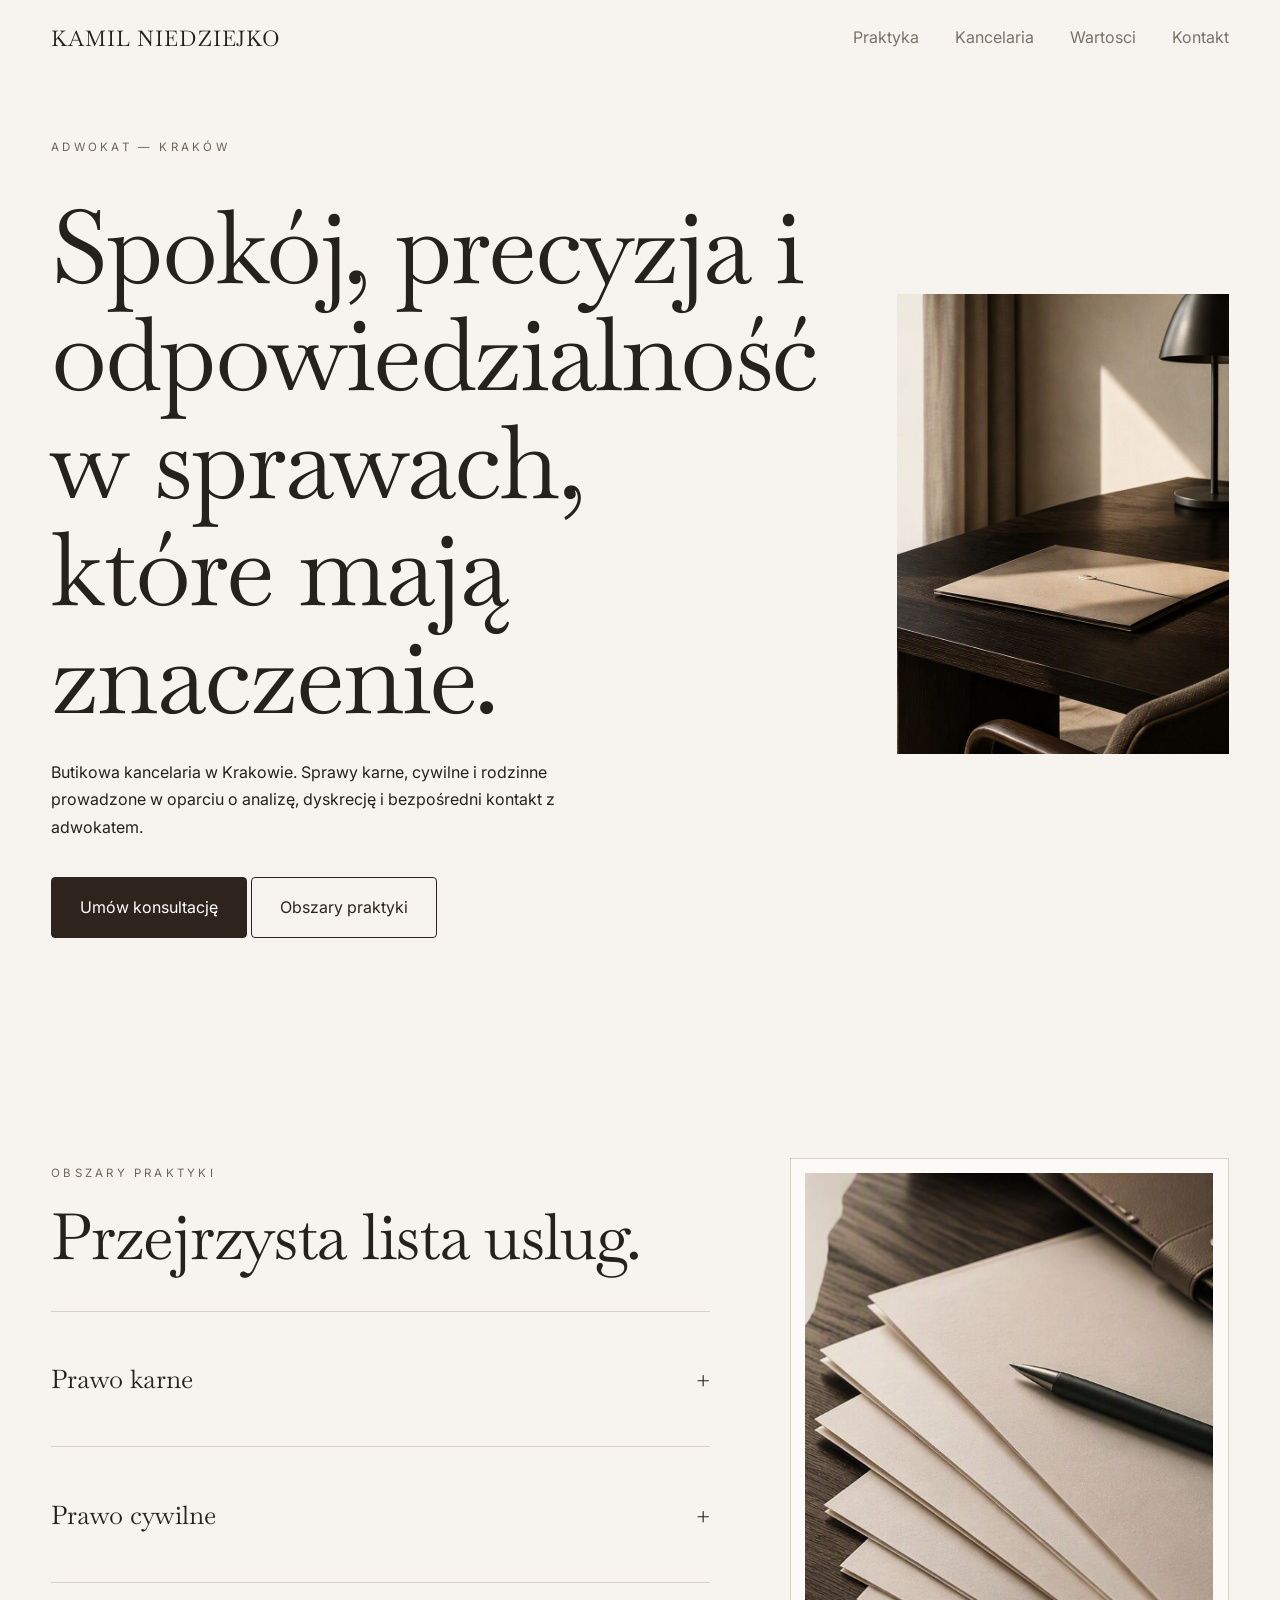
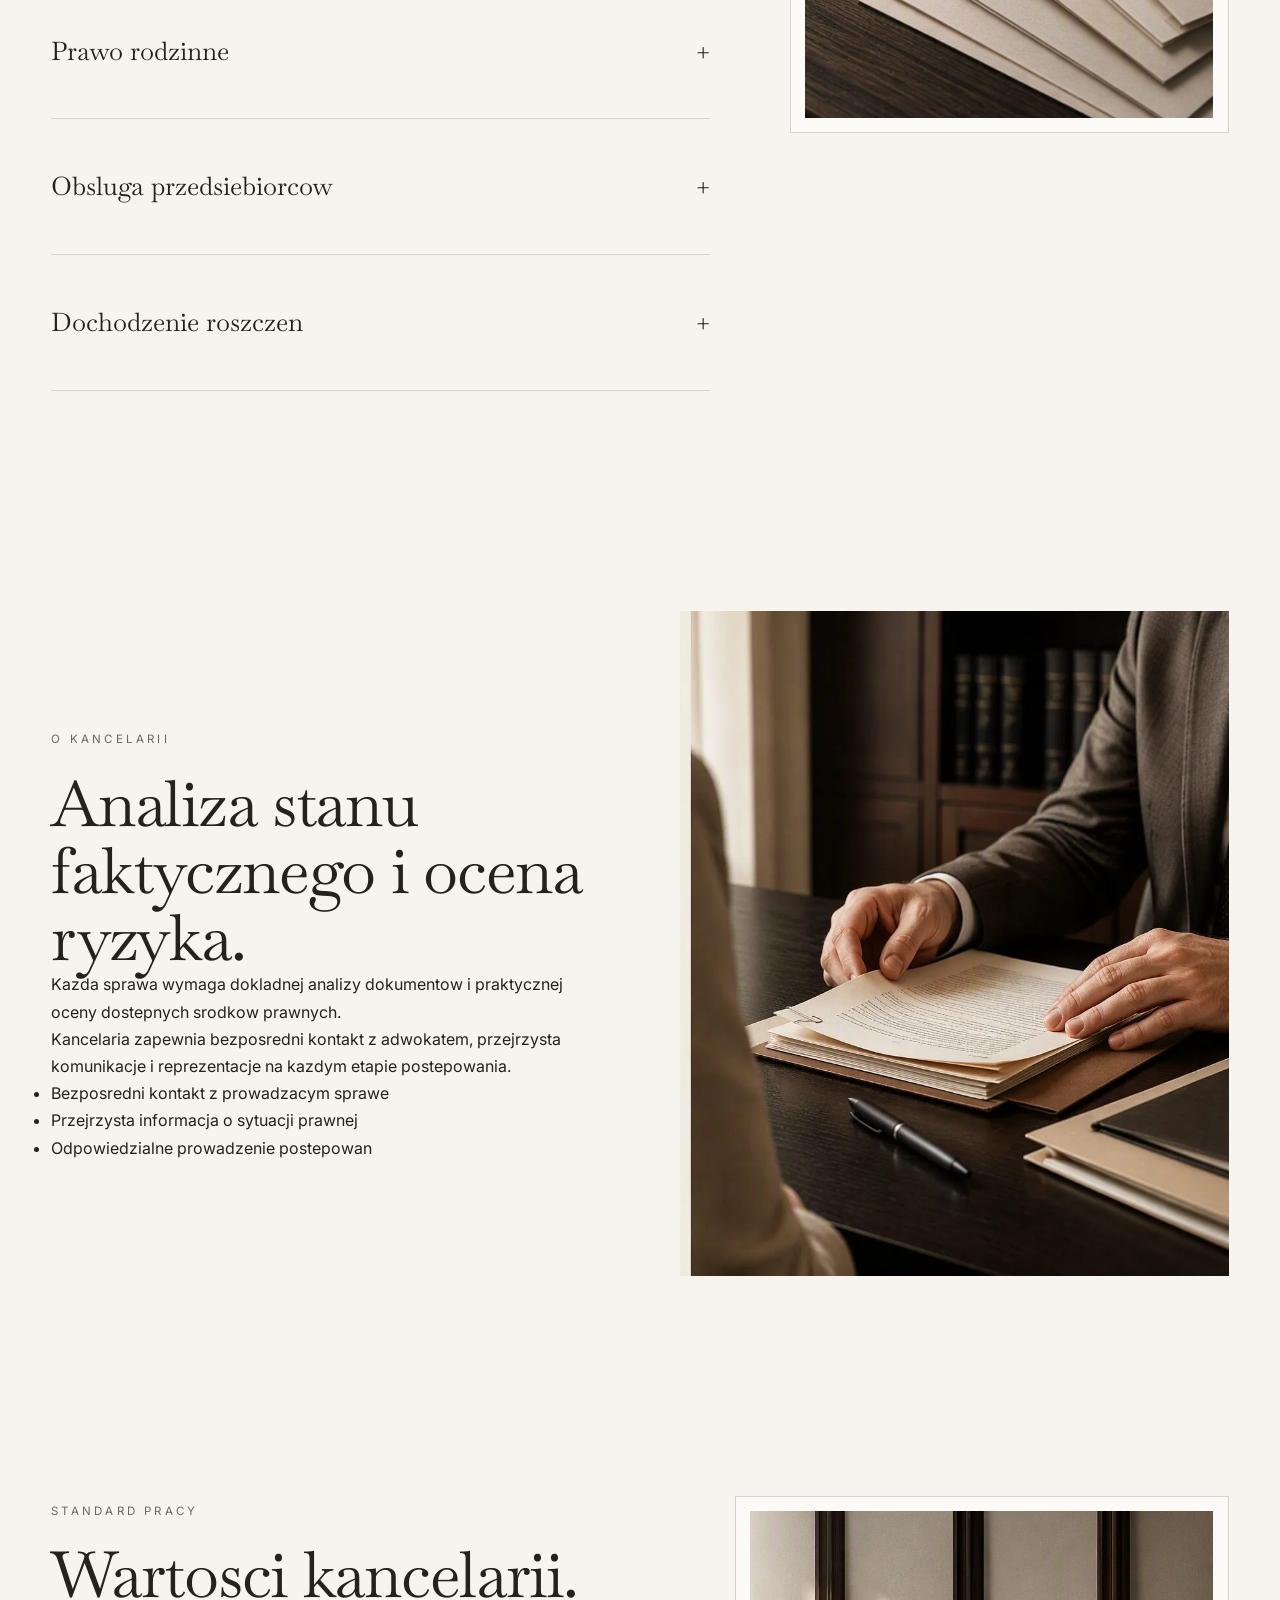
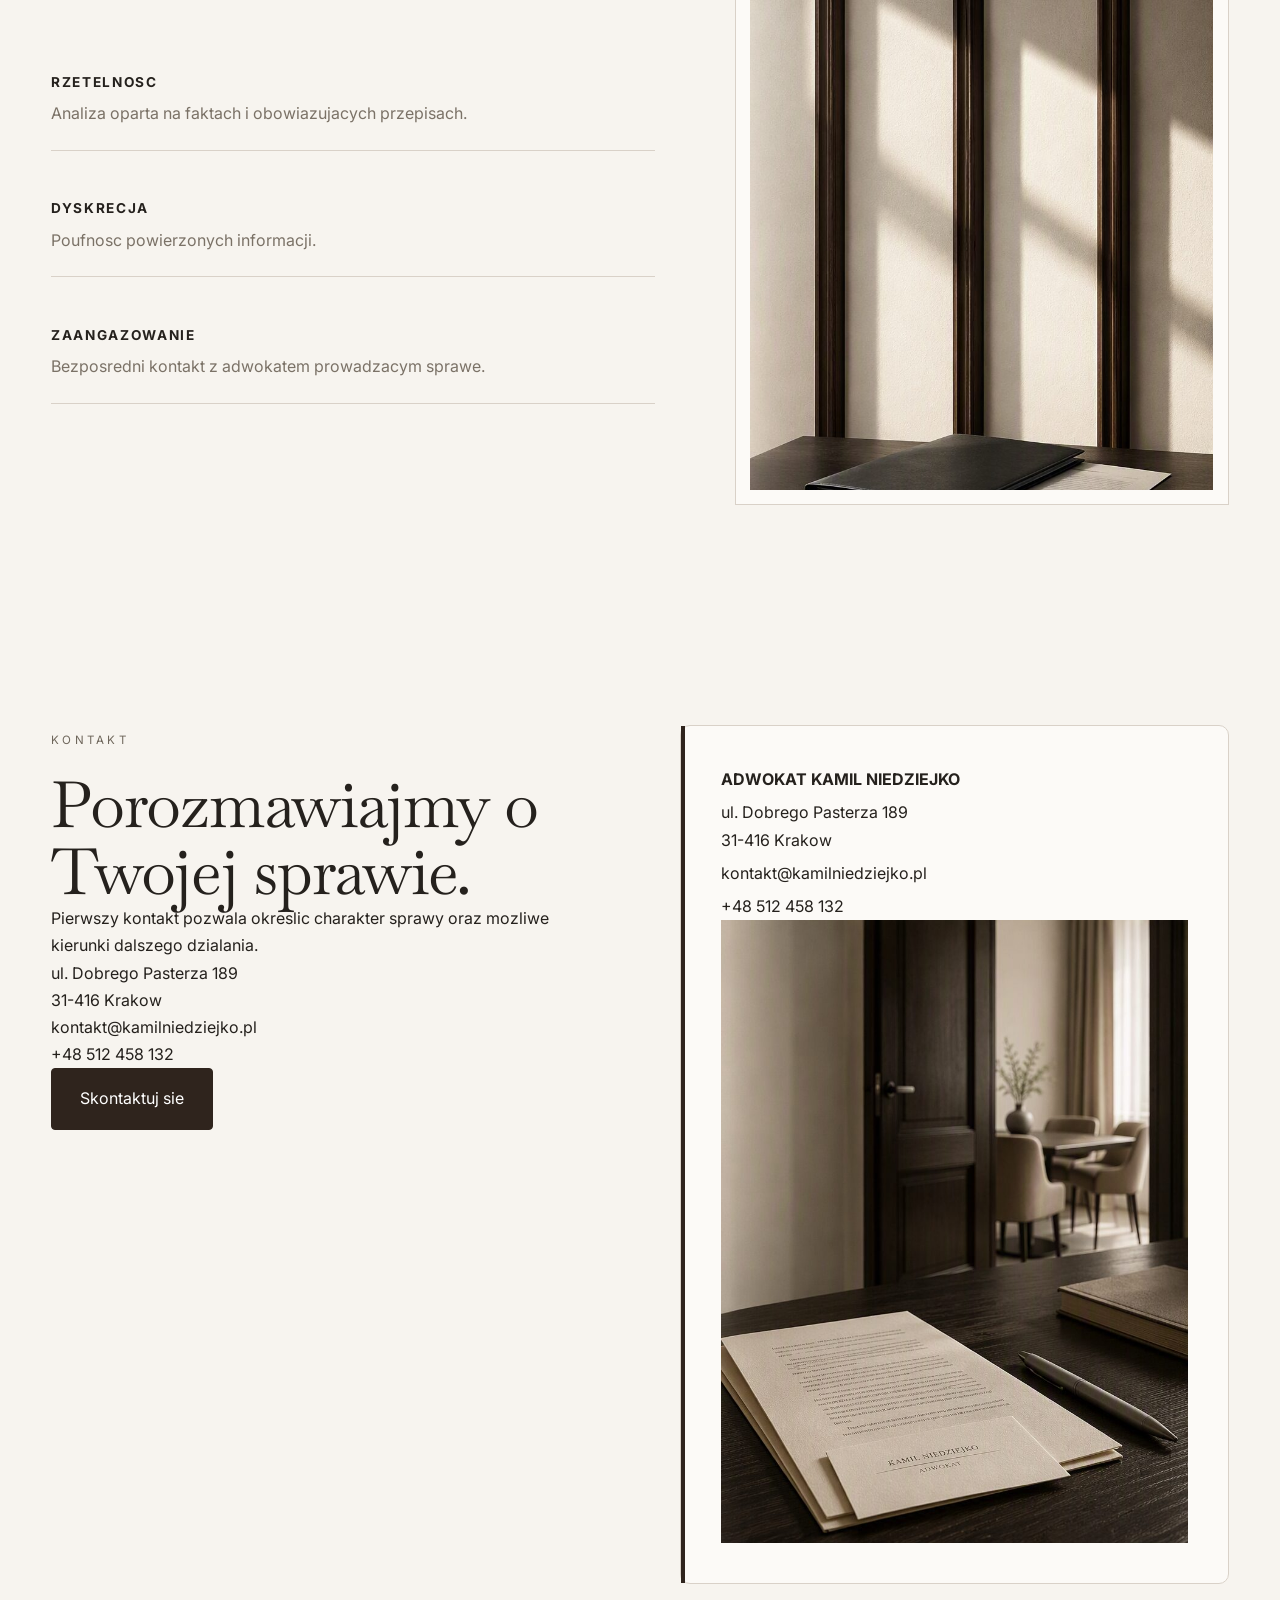
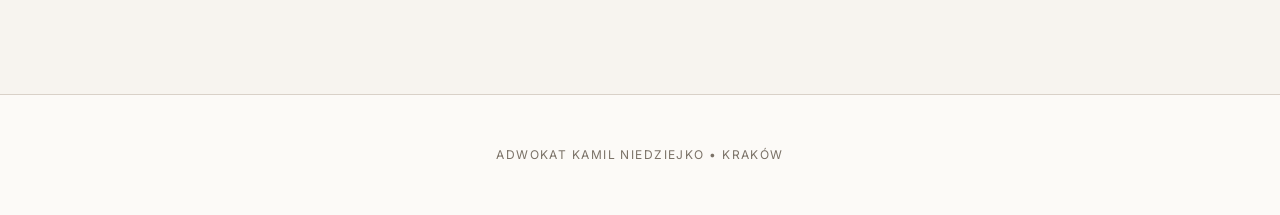
==== index.html @ 84710557 "T17: main landmark plus eyebrow contrast fix" ====
<!doctype html>
<html lang="pl">
<head>
<meta charset="utf-8">
<meta name="viewport" content="width=device-width,initial-scale=1">

<title>Adwokat Kamil Niedziejko | Kraków</title>
<link rel="preload" as="image" href="assets/images/web/hero-9.jpg" fetchpriority="high">
<link rel="preconnect" href="https://fonts.googleapis.com">
<link rel="preconnect" href="https://fonts.gstatic.com" crossorigin>
<link href="https://fonts.googleapis.com/css2?family=Baskervville:ital@0;1&family=Inter:wght@400;500;600&display=swap" rel="stylesheet">
<link rel="icon" href="favicon.ico">
<link rel="icon" type="image/svg+xml" href="favicon.svg">
<link rel="apple-touch-icon" href="assets/icons/apple-touch-icon.png">
<link rel="stylesheet" href="assets/css/styles.css">

<meta name="description" content="Kancelaria Adwokacka Kamil Niedziejko. Prawo karne, cywilne, rodzinne i reprezentacja przed sądami.">

<meta name="robots" content="index,follow,max-image-preview:large">
<meta name="author" content="Kamil Niedziejko">
<meta name="theme-color" content="#25211d">

<link rel="canonical" href="https://niedziejko.pl/">

<meta property="og:title" content="Adwokat Kamil Niedziejko">
<meta property="og:description" content="Prawo karne, cywilne, rodzinne oraz reprezentacja przed sądami.">
<meta property="og:type" content="website">
<meta property="og:url" content="https://niedziejko.pl/">
<meta property="og:image" content="https://niedziejko.pl/og-image.jpg">

<meta name="twitter:card" content="summary_large_image">
<meta name="twitter:title" content="Adwokat Kamil Niedziejko">
<meta name="twitter:description" content="Pomoc prawna dla klientów indywidualnych i przedsiębiorców.">
<meta name="twitter:image" content="https://niedziejko.pl/og-image.jpg">

<script type="application/ld+json">
{"@context":"https://schema.org","@type":"LegalService","name":"Adwokat Kamil Niedziejko","url":"https://niedziejko.pl","telephone":"+48512458132","email":"kontakt@kamilniedziejko.pl","address":{"@type":"PostalAddress","streetAddress":"ul. Dobrego Pasterza 189","postalCode":"31-416","addressLocality":"Krakow","addressCountry":"PL"},"areaServed":"Krakow"}
</script>

</head>

<body>

<header class="site-header">
  <div class="container">
    <div class="site-header-inner">

      <div class="site-logo">
        KAMIL NIEDZIEJKO
      </div>

      <nav class="site-nav" aria-label="Nawigacja glowna">
        <a href="#praktyka">Praktyka</a>
        <a href="#o-kancelarii">Kancelaria</a>
        <a href="#wartosci">Wartosci</a>
        <a href="#kontakt">Kontakt</a>
      </nav>

    </div>
  </div>
</header>

<main>

<section class="hero">
    <div class="container hero-grid">
      <div class="hero-copy">
        <p class="eyebrow">Adwokat &mdash; Krak&oacute;w</p>
        <h1>Spok&oacute;j, precyzja i odpowiedzialno&#347;&#263; w sprawach, kt&oacute;re maj&#261; znaczenie.</h1>
        <p class="lead">Butikowa kancelaria w Krakowie. Sprawy karne, cywilne i rodzinne prowadzone w oparciu o analiz&#281;, dyskrecj&#281; i bezpo&#347;redni kontakt z adwokatem.</p>
        <div class="hero-actions">
          <a class="btn" href="#kontakt">Um&oacute;w konsultacj&#281;</a>
          <a class="btn btn-outline" href="#praktyka">Obszary praktyki</a>
        </div>
      </div>
      <figure class="hero-media">
        <img src="assets/images/web/hero-9.jpg" alt="Jasne minimalistyczne wnetrze kancelarii, biurko i swiatlo dzienne" width="900" height="1150" fetchpriority="high" decoding="async">
      </figure>
    </div>
  </section>

<section id="praktyka">
    <div class="container practice-grid">
      <div>
        <p class="eyebrow">Obszary praktyki</p>
        <h2>Przejrzysta lista uslug.</h2>
        <div class="practice-list">
          <div class="practice-item"><button aria-expanded="false">Prawo karne<span aria-hidden="true">+</span></button><div class="practice-panel" hidden>Obrona i reprezentacja na kazdym etapie postepowania karnego.</div></div>
          <div class="practice-item"><button aria-expanded="false">Prawo cywilne<span aria-hidden="true">+</span></button><div class="practice-panel" hidden>Spory majatkowe, zobowiazania, odszkodowania i dochodzenie naleznosci.</div></div>
          <div class="practice-item"><button aria-expanded="false">Prawo rodzinne<span aria-hidden="true">+</span></button><div class="practice-panel" hidden>Rozwody, kontakty z dziecmi, alimenty i wladza rodzicielska.</div></div>
          <div class="practice-item"><button aria-expanded="false">Obsluga przedsiebiorcow<span aria-hidden="true">+</span></button><div class="practice-panel" hidden>Opiniowanie umow i reprezentacja w sporach gospodarczych.</div></div>
          <div class="practice-item"><button aria-expanded="false">Dochodzenie roszczen<span aria-hidden="true">+</span></button><div class="practice-panel" hidden>Analiza i dochodzenie roszczen od podmiotow prywatnych i instytucji.</div></div>
        </div>
      </div>
      <figure class="practice-media" aria-hidden="true">
        <img src="assets/images/web/practice-3.jpg" alt="" width="700" height="900" loading="lazy" decoding="async">
      </figure>
    </div>
  </section>

<section id="o-kancelarii">
    <div class="container about-grid">
      <div class="about-copy">
        <p class="eyebrow">O kancelarii</p>
        <h2>Analiza stanu faktycznego i ocena ryzyka.</h2>
        <p>Kazda sprawa wymaga dokladnej analizy dokumentow i praktycznej oceny dostepnych srodkow prawnych.</p>
        <p>Kancelaria zapewnia bezposredni kontakt z adwokatem, przejrzysta komunikacje i reprezentacje na kazdym etapie postepowania.</p>
        <ul class="about-points">
          <li>Bezposredni kontakt z prowadzacym sprawe</li>
          <li>Przejrzysta informacja o sytuacji prawnej</li>
          <li>Odpowiedzialne prowadzenie postepowan</li>
        </ul>
      </div>
      <figure class="about-media">
        <img src="assets/images/web/about-4.jpg" srcset="assets/images/web/about-4.webp 1x" alt="Rece adwokata przegladajace akta sprawy na biurku" width="1000" height="800" loading="lazy" decoding="async">
      </figure>
    </div>
  </section>

<section id="wartosci">
    <div class="container values-grid">
      <div>
        <p class="eyebrow">Standard pracy</p>
        <h2>Wartosci kancelarii.</h2>
        <div class="values">
          <div class="value"><strong>RZETELNOSC</strong><span>Analiza oparta na faktach i obowiazujacych przepisach.</span></div>
          <div class="value"><strong>DYSKRECJA</strong><span>Poufnosc powierzonych informacji.</span></div>
          <div class="value"><strong>ZAANGAZOWANIE</strong><span>Bezposredni kontakt z adwokatem prowadzacym sprawe.</span></div>
        </div>
      </div>
      <figure class="values-media" aria-hidden="true">
        <img src="assets/images/web/values-5.jpg" alt="" width="800" height="1000" loading="lazy" decoding="async">
      </figure>
    </div>
  </section>

<section id="kontakt">
    <div class="container contact-grid">
      <div>
        <p class="eyebrow">Kontakt</p>
        <h2>Porozmawiajmy o Twojej sprawie.</h2>
        <p class="contact-lead">Pierwszy kontakt pozwala okreslic charakter sprawy oraz mozliwe kierunki dalszego dzialania.</p>
        <p>ul. Dobrego Pasterza 189<br>31-416 Krakow</p>
        <p><a href="mailto:kontakt@kamilniedziejko.pl">kontakt@kamilniedziejko.pl</a><br><a href="tel:+48512458132">+48 512 458 132</a></p>
        <div class="hero-actions"><a class="btn" href="mailto:kontakt@kamilniedziejko.pl?subject=Konsultacja%20-%20zg%C5%82oszenie%20sprawy">Skontaktuj sie</a></div>
      </div>
      <div class="contact-card">
        <p><strong>ADWOKAT KAMIL NIEDZIEJKO</strong></p>
        <p>ul. Dobrego Pasterza 189<br>31-416 Krakow</p>
        <p><a href="mailto:kontakt@kamilniedziejko.pl">kontakt@kamilniedziejko.pl</a></p>
        <p><a href="tel:+48512458132">+48 512 458 132</a></p>
        <figure class="contact-media" aria-hidden="true"><img src="assets/images/web/contact-6.jpg" alt="" width="800" height="600" loading="lazy" decoding="async"></figure>
      </div>
    </div>
  </section>

</main>

<footer>
    <div class="container">
        ADWOKAT KAMIL NIEDZIEJKO • KRAKÓW
    </div>
</footer>

 
<script src="assets/js/main.js"></script>
</html>
---- assets/css/styles.css ----
@import url('https://fonts.googleapis.com/css2?family=Baskervville:ital@0;1&family=Inter:wght@300;400;500;600&display=swap');

:root{
    --bg:#f7f4ef;
    --surface:#fcfaf7;
    --text:#25211d;
    --muted:#7b7267;
    --line:#d9d1c8;
    --accent:#2f241d;

    --container:1200px;
    --radius:10px;

    --shadow:
        0 20px 60px rgba(0,0,0,.06);

    --transition:
        200ms ease;
}

*{
    box-sizing:border-box;
    margin:0;
    padding:0;
}

html{
    scroll-behavior:smooth;
}

body{
    background:var(--bg);
    color:var(--text);
    font-family:Inter,sans-serif;
    line-height:1.7;
    text-rendering:optimizeLegibility;
    -webkit-font-smoothing:antialiased;
}

img{
    display:block;
    width:100%;
    height:auto;
}

a{
    color:inherit;
    text-decoration:none;
}

.container{
    width:min(92%, var(--container));
    margin-inline:auto;
}

section{
    padding:110px 0;
}

h1,h2,h3,h4{
    font-family:"Baskervville",serif;
    font-weight:400;
    line-height:1.05;
    letter-spacing:-0.02em;
}

h1{
    font-size:clamp(3.6rem,8vw,6.6rem);
}

h2{
    font-size:clamp(2.3rem,5vw,4rem);
}

h3{
    font-size:clamp(1.5rem,3vw,2rem);
}

p{
    color:var(--text);
}

.eyebrow{
    display:inline-block;
    margin-bottom:20px;
    text-transform:uppercase;
    letter-spacing:.28em;
    font-size:.72rem;
    color:#6E665B;
}

.btn{
    display:inline-flex;
    align-items:center;
    justify-content:center;

    padding:16px 28px;

    background:var(--accent);
    color:#fff;

    border:1px solid var(--accent);
    border-radius:4px;

    transition:var(--transition);
}

.btn:hover{
    opacity:.92;
}

.btn-outline{
    background:transparent;
    color:var(--accent);
}

.hero{
    min-height:100vh;
    display:flex;
    align-items:center;
}

.hero-grid{
    display:grid;
    grid-template-columns:1.1fr 1fr;
    gap:80px;
    align-items:center;
}

.hero-copy p{
    max-width:560px;
    margin:28px 0 36px;
}

.practice-list{
    margin-top:40px;
}

.practice-item{
    display:flex;
    justify-content:space-between;
    align-items:center;

    padding:28px 0;

    border-bottom:1px solid var(--line);

    font-family:"Baskervville",serif;
    font-size:clamp(1.4rem,2vw,2rem);
}

.about-grid{
    display:grid;
    grid-template-columns:1fr 1fr;
    gap:80px;
    align-items:center;
}

.values{
    display:grid;
    gap:24px;
    margin-top:50px;
}

.value{
    padding-bottom:24px;
    border-bottom:1px solid var(--line);
}

.value strong{
    display:block;
    margin-bottom:8px;
    letter-spacing:.08em;
}

.contact-grid{
    display:grid;
    grid-template-columns:1fr 1fr;
    gap:80px;
}

.contact-card{
    background:var(--surface);
    border:1px solid var(--line);
    padding:40px;
    border-radius:var(--radius);
}

.contact-card p + p{
    margin-top:6px;
}

footer{
    border-top:1px solid var(--line);
    padding:50px 0;
    text-align:center;
    color:var(--muted);
}

@media (max-width:980px){

    section{
        padding:80px 0;
    }

    .hero-grid,
    .about-grid,
    .contact-grid{
        grid-template-columns:1fr;
        gap:50px;
    }

.hero{
        min-height:auto;
        padding-top:60px;
    }

    h1{
        font-size:3.5rem;
    }
}

/* ==========================================================
   HEADER
   ========================================================== */

.site-header{
    position:fixed;
    top:0;
    left:0;
    width:100%;
    z-index:1000;

    transition:
        background .25s ease,
        backdrop-filter .25s ease,
        box-shadow .25s ease;
}

.site-header.is-scrolled{
    background:rgba(252,250,247,.92);
    backdrop-filter:blur(14px);
    box-shadow:0 12px 30px rgba(0,0,0,.05);
}

.site-header-inner{
    height:76px;

    display:flex;
    align-items:center;
    justify-content:space-between;
}

.site-logo{
    font-family:"Baskervville",serif;
    font-size:1.35rem;
    letter-spacing:.04em;
}

.site-nav{
    display:flex;
    gap:36px;
}

.site-nav a{
    color:var(--muted);
    transition:var(--transition);
}

.site-nav a:hover{
    color:var(--text);
}

/* ==========================================================
   REVEAL ANIMATIONS
   ========================================================== */

.reveal{
    opacity:0;
    transform:translateY(28px);
    transition:
        opacity .7s ease,
        transform .7s ease;
}

.reveal.revealed{
    opacity:1;
    transform:none;
}

/* ==========================================================
   PRACTICE PANELS
   ========================================================== */

.practice-panel{
    max-height:0;
    overflow:hidden;

    transition:
        max-height .35s ease,
        opacity .25s ease;

    opacity:0;

    border-bottom:1px solid var(--line);
}

/* ==========================================================
   IMAGE POLISH
   ========================================================== */

/* ==========================================================
   CONTACT CARD
   ========================================================== */

.contact-card{
    position:relative;
}

.contact-card::before{
    content:"";

    position:absolute;

    top:0;
    left:0;

    width:4px;
    height:100%;

    background:var(--accent);
}

/* ==========================================================
   FOOTER
   ========================================================== */

footer{
    background:var(--surface);
}

footer .container{
    letter-spacing:.12em;
    text-transform:uppercase;
    font-size:.75rem;
}

/* ==========================================================
   MOBILE
   ========================================================== */

@media (max-width:980px){

    .site-header-inner{
        height:64px;
    }

    .site-nav{
        display:none;
    }

    .site-logo{
        font-size:1.1rem;
    }
}
.practice-grid{display:grid;grid-template-columns:1.2fr .8fr;gap:5rem;align-items:start;}
.practice-list{margin-top:2.5rem;border-top:1px solid var(--line);}
.practice-item{border-bottom:1px solid var(--line);}
.practice-item button{width:100%;display:flex;justify-content:space-between;align-items:center;background:none;border:0;padding:1.4rem 0;font-family:"Baskervville",serif;font-size:clamp(1.3rem,2vw,1.8rem);color:var(--text);cursor:pointer;text-align:left;}
.practice-panel{padding:0 0 1.4rem;color:var(--muted);max-width:40em;}
.practice-media{margin:0;background:var(--surface);border:1px solid var(--line);padding:.9rem;position:sticky;top:6rem;}
.practice-media img{aspect-ratio:3/4;object-fit:cover;}
@media (max-width:900px){.practice-grid{grid-template-columns:1fr;}.practice-media{position:static;}}
.values-grid{display:grid;grid-template-columns:1.1fr .9fr;gap:5rem;align-items:start;}
.values{margin-top:2.5rem;}
.value{padding:1.4rem 0;border-bottom:1px solid var(--line);}
.value strong{display:block;letter-spacing:.12em;font-size:.85rem;margin-bottom:.4rem;}
.value span{color:var(--muted);}
.values-media{margin:0;background:var(--surface);border:1px solid var(--line);padding:.9rem;}
.values-media img{aspect-ratio:4/5;object-fit:cover;}
@media (max-width:900px){.values-grid{grid-template-columns:1fr;}}
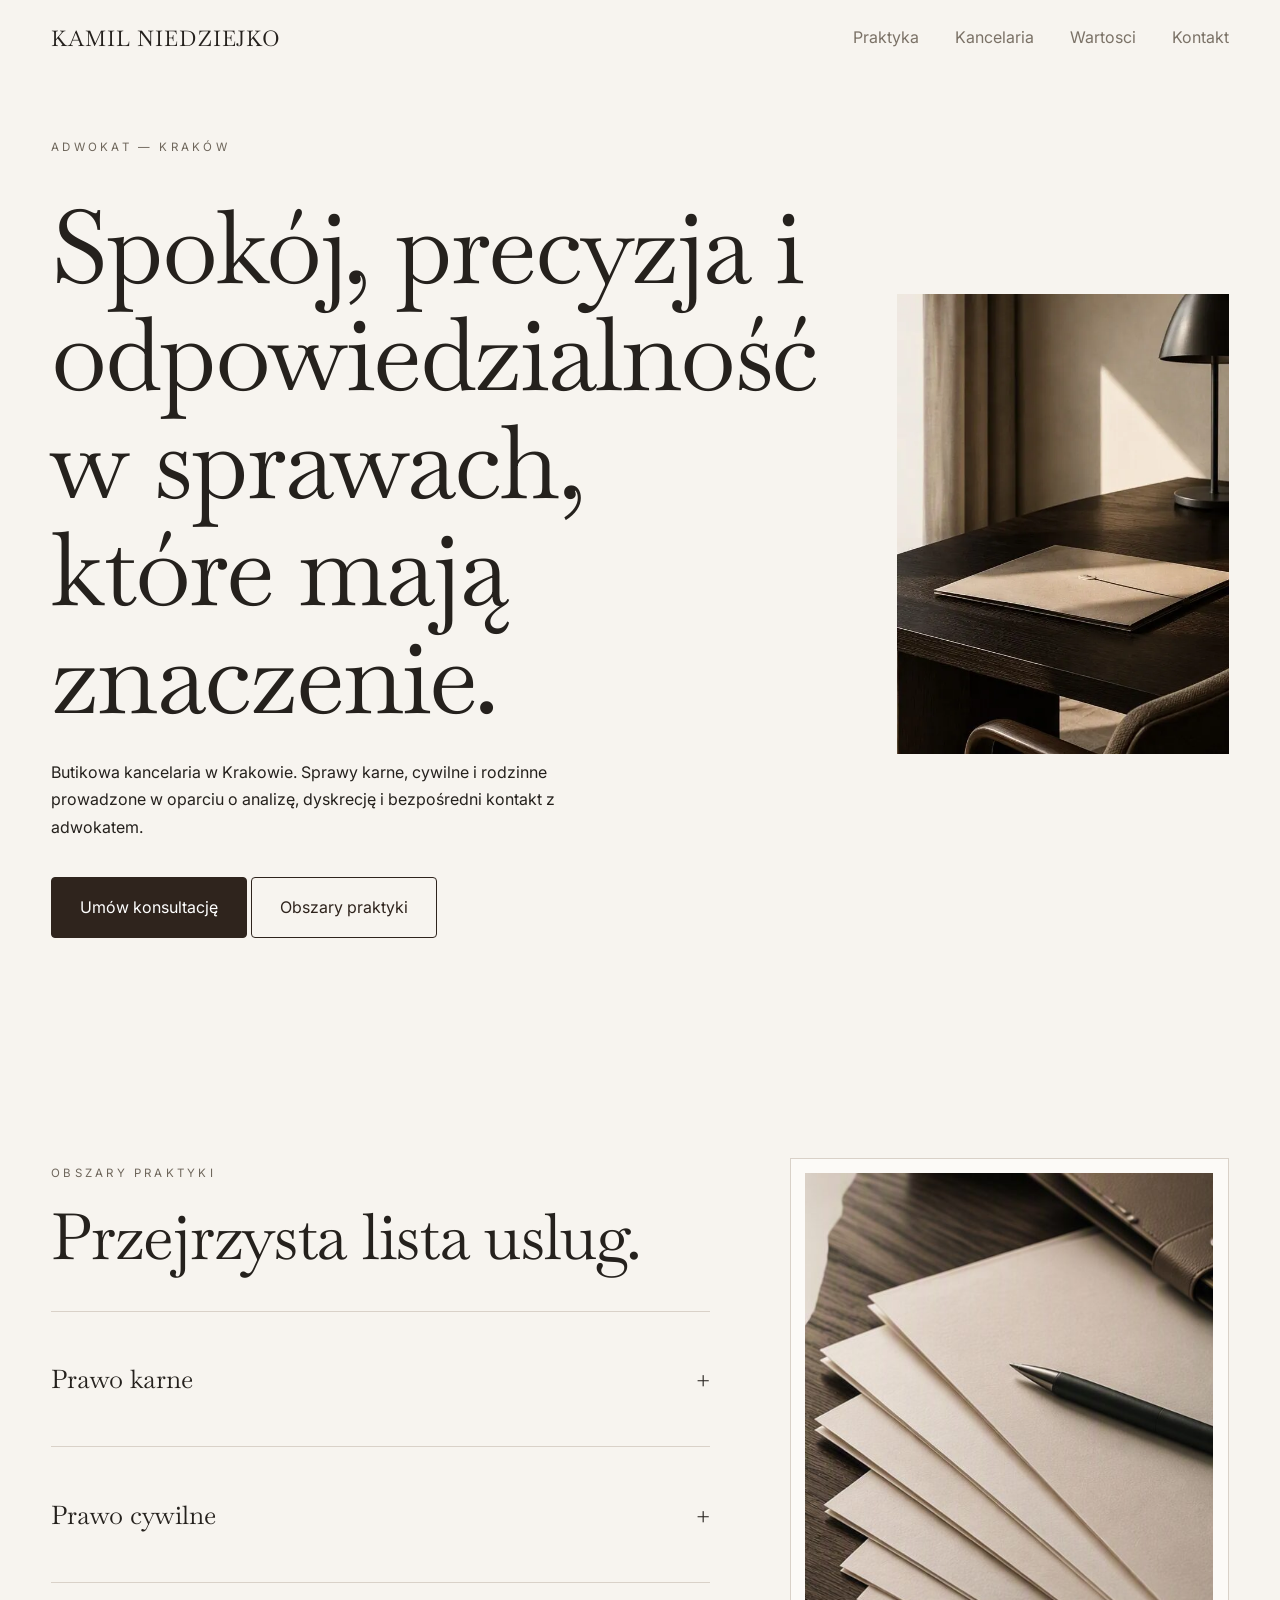
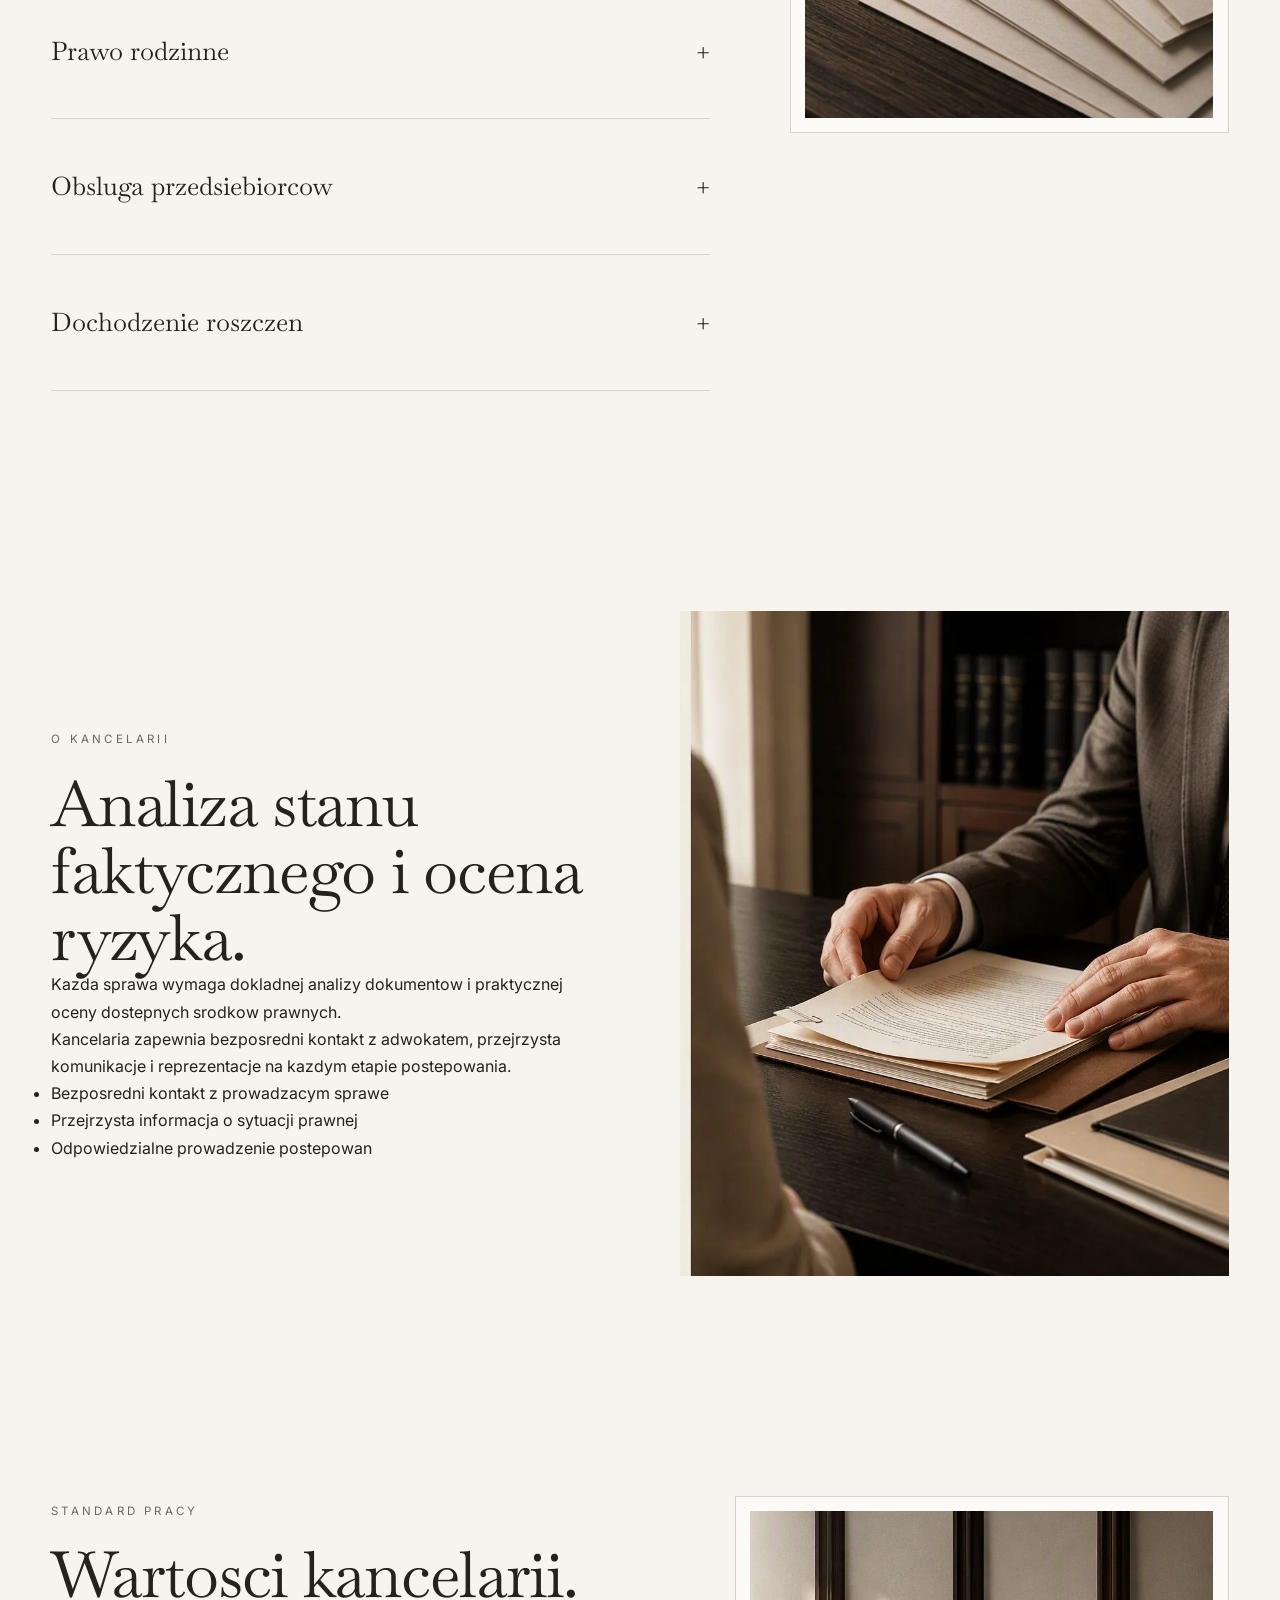
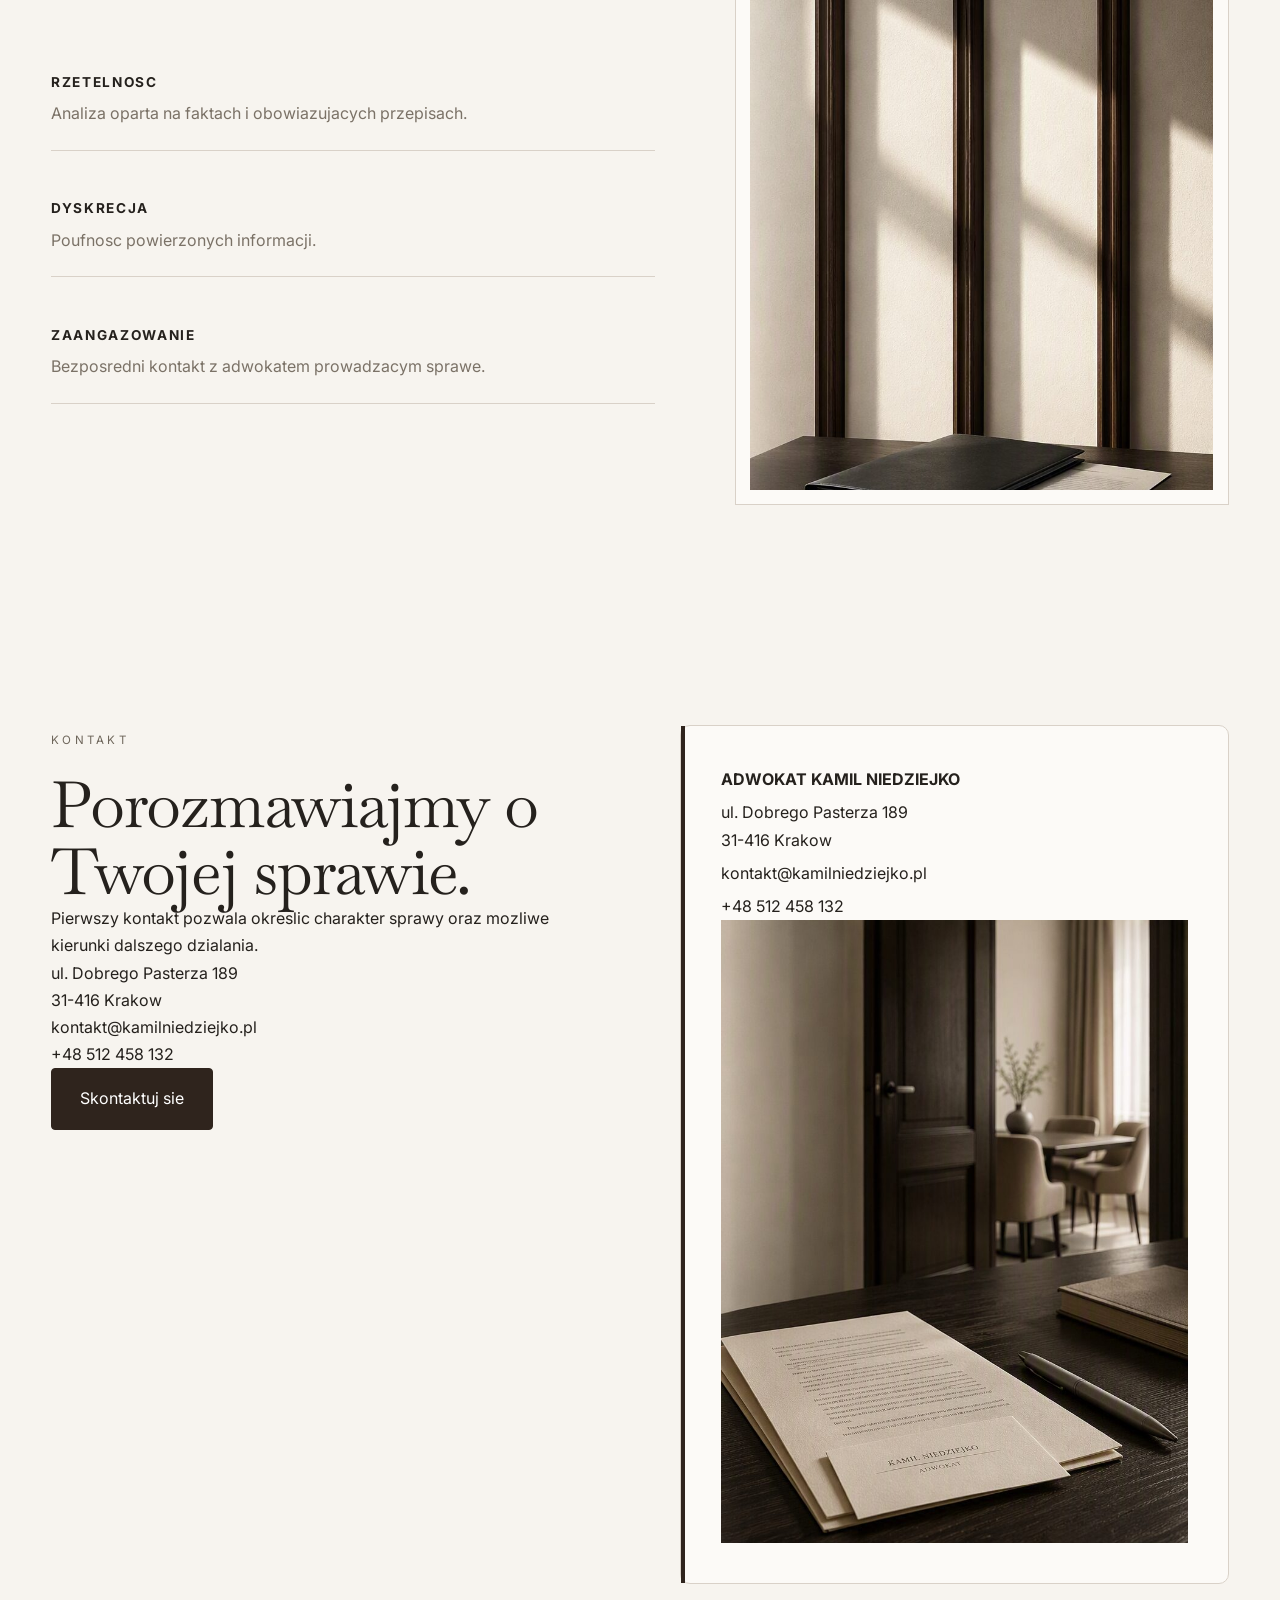
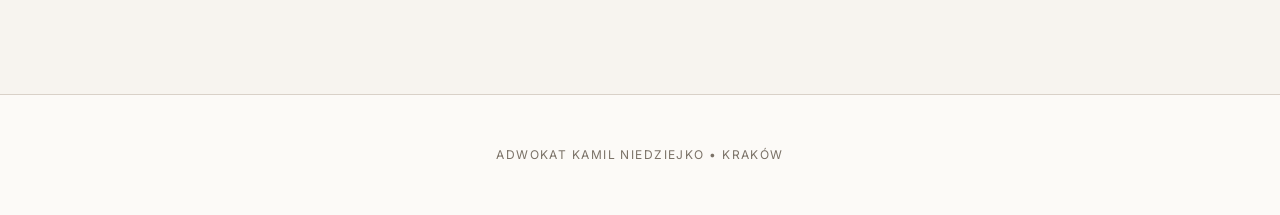
==== commit dbb64eb7: "T20: hero responsive srcset for mobile LCP" ====
--- a/index.html
+++ b/index.html
@@ -74,7 +74,7 @@
         </div>
       </div>
       <figure class="hero-media">
-        <img src="assets/images/web/hero-9.jpg" alt="Jasne minimalistyczne wnetrze kancelarii, biurko i swiatlo dzienne" width="900" height="1150" fetchpriority="high" decoding="async">
+        <img src="assets/images/web/hero-9.jpg" srcset="assets/images/web/hero-9-800.webp 800w, assets/images/web/hero-9.webp 1200w" sizes="(max-width: 900px) 100vw, 50vw" alt="Jasne minimalistyczne wnetrze kancelarii, biurko i swiatlo dzienne" width="900" height="1150" fetchpriority="high" decoding="async">
       </figure>
     </div>
   </section>
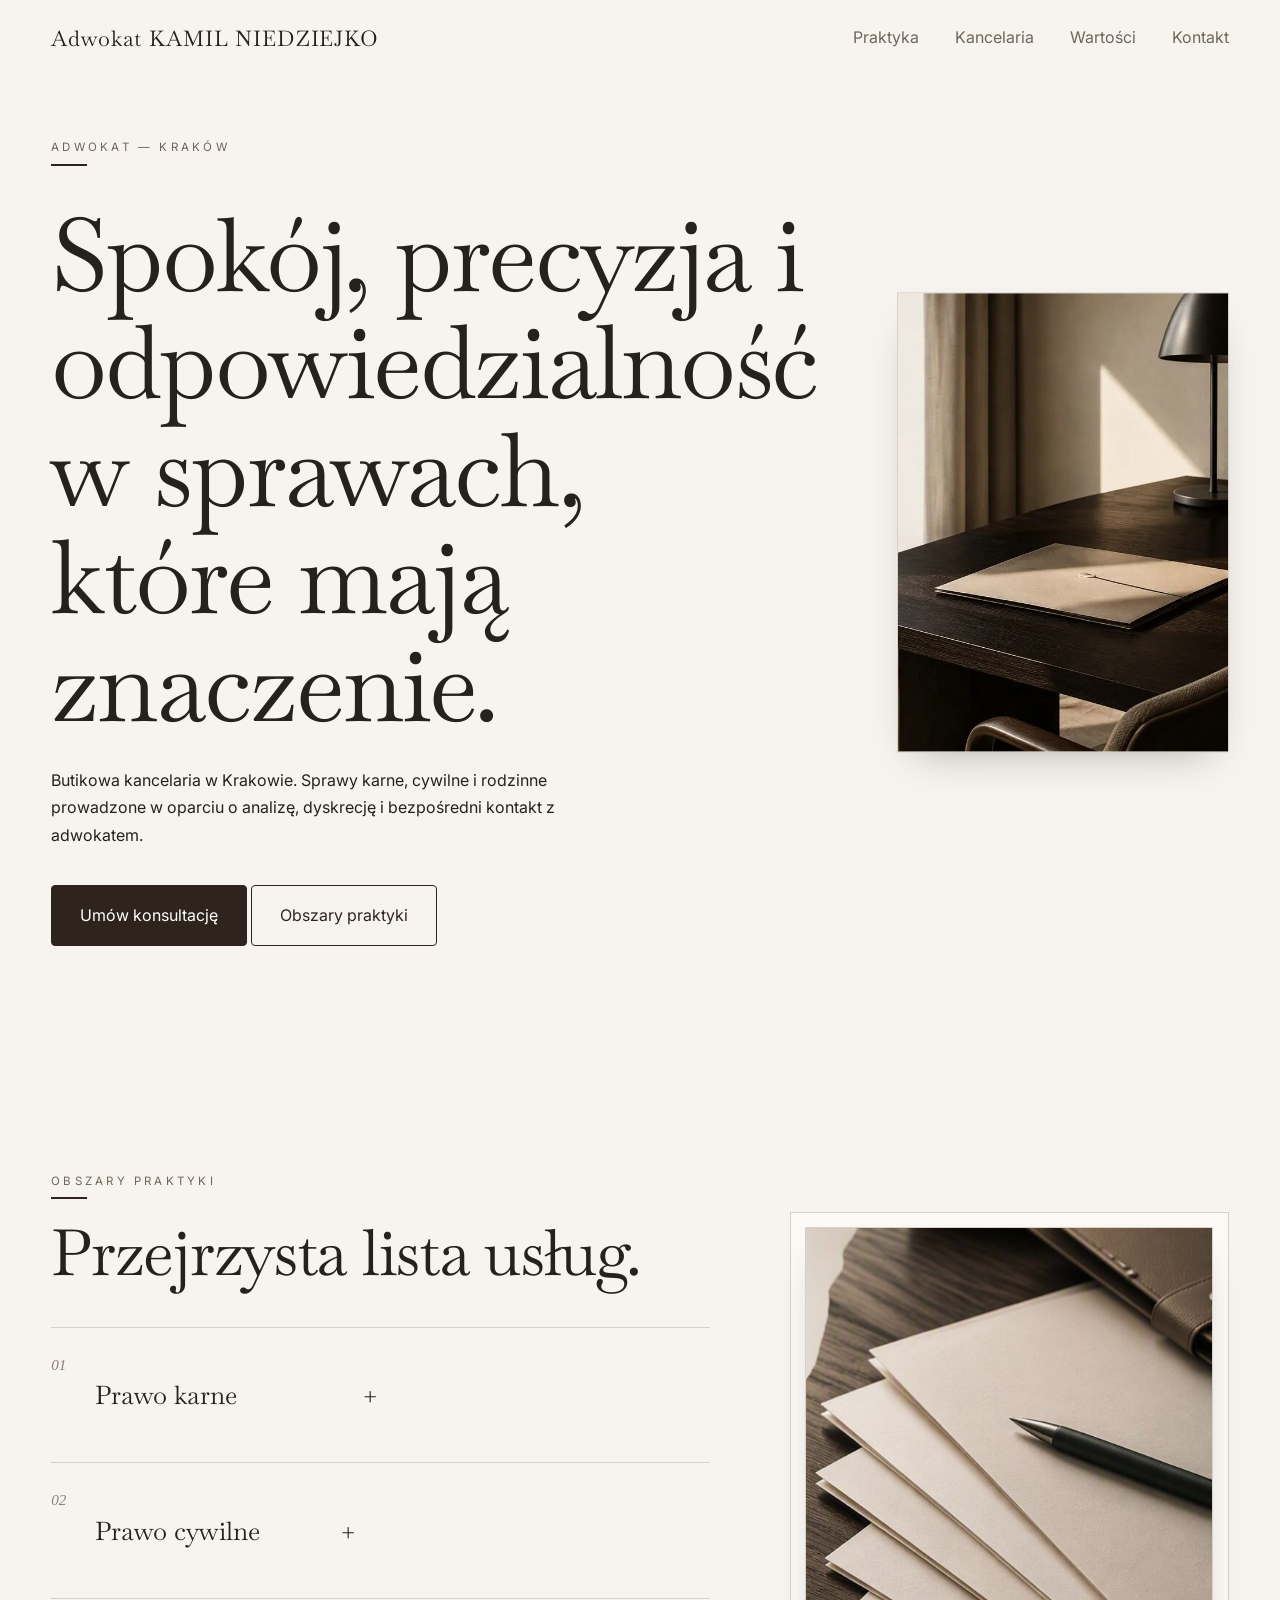
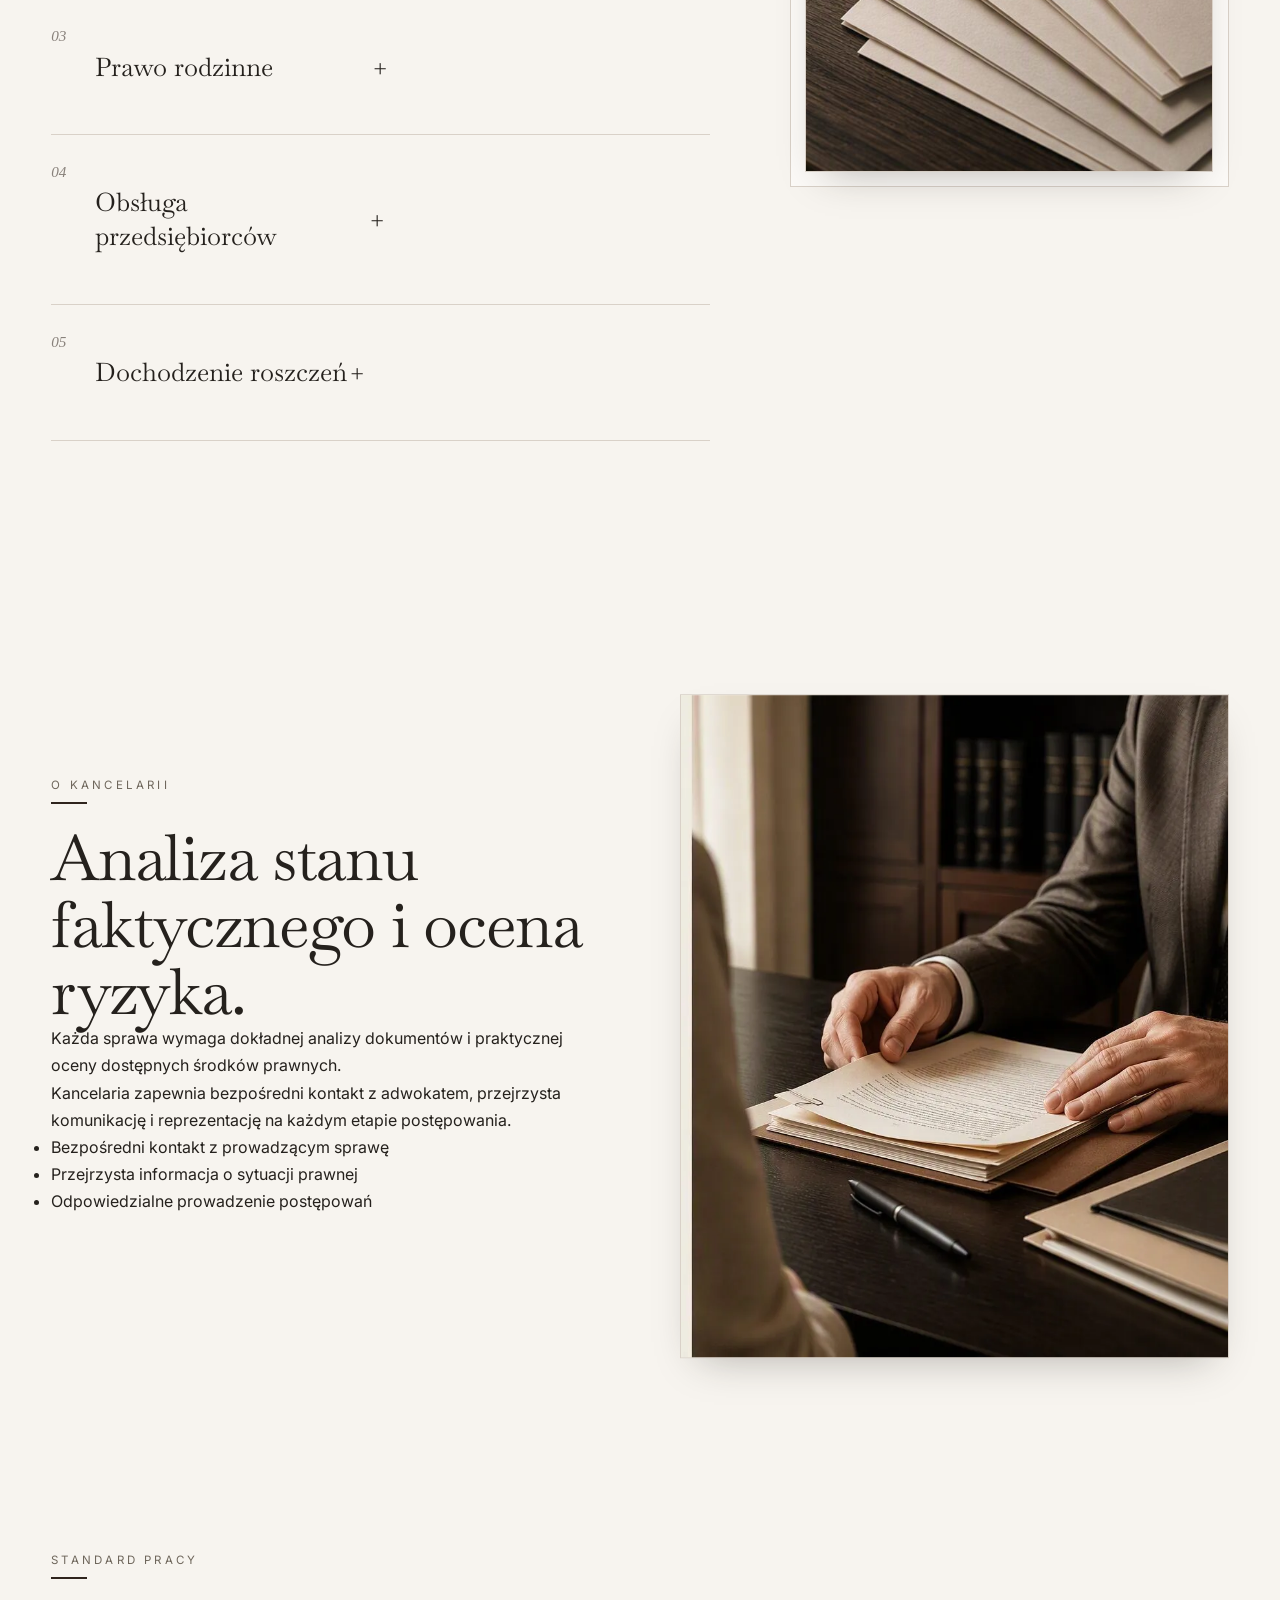
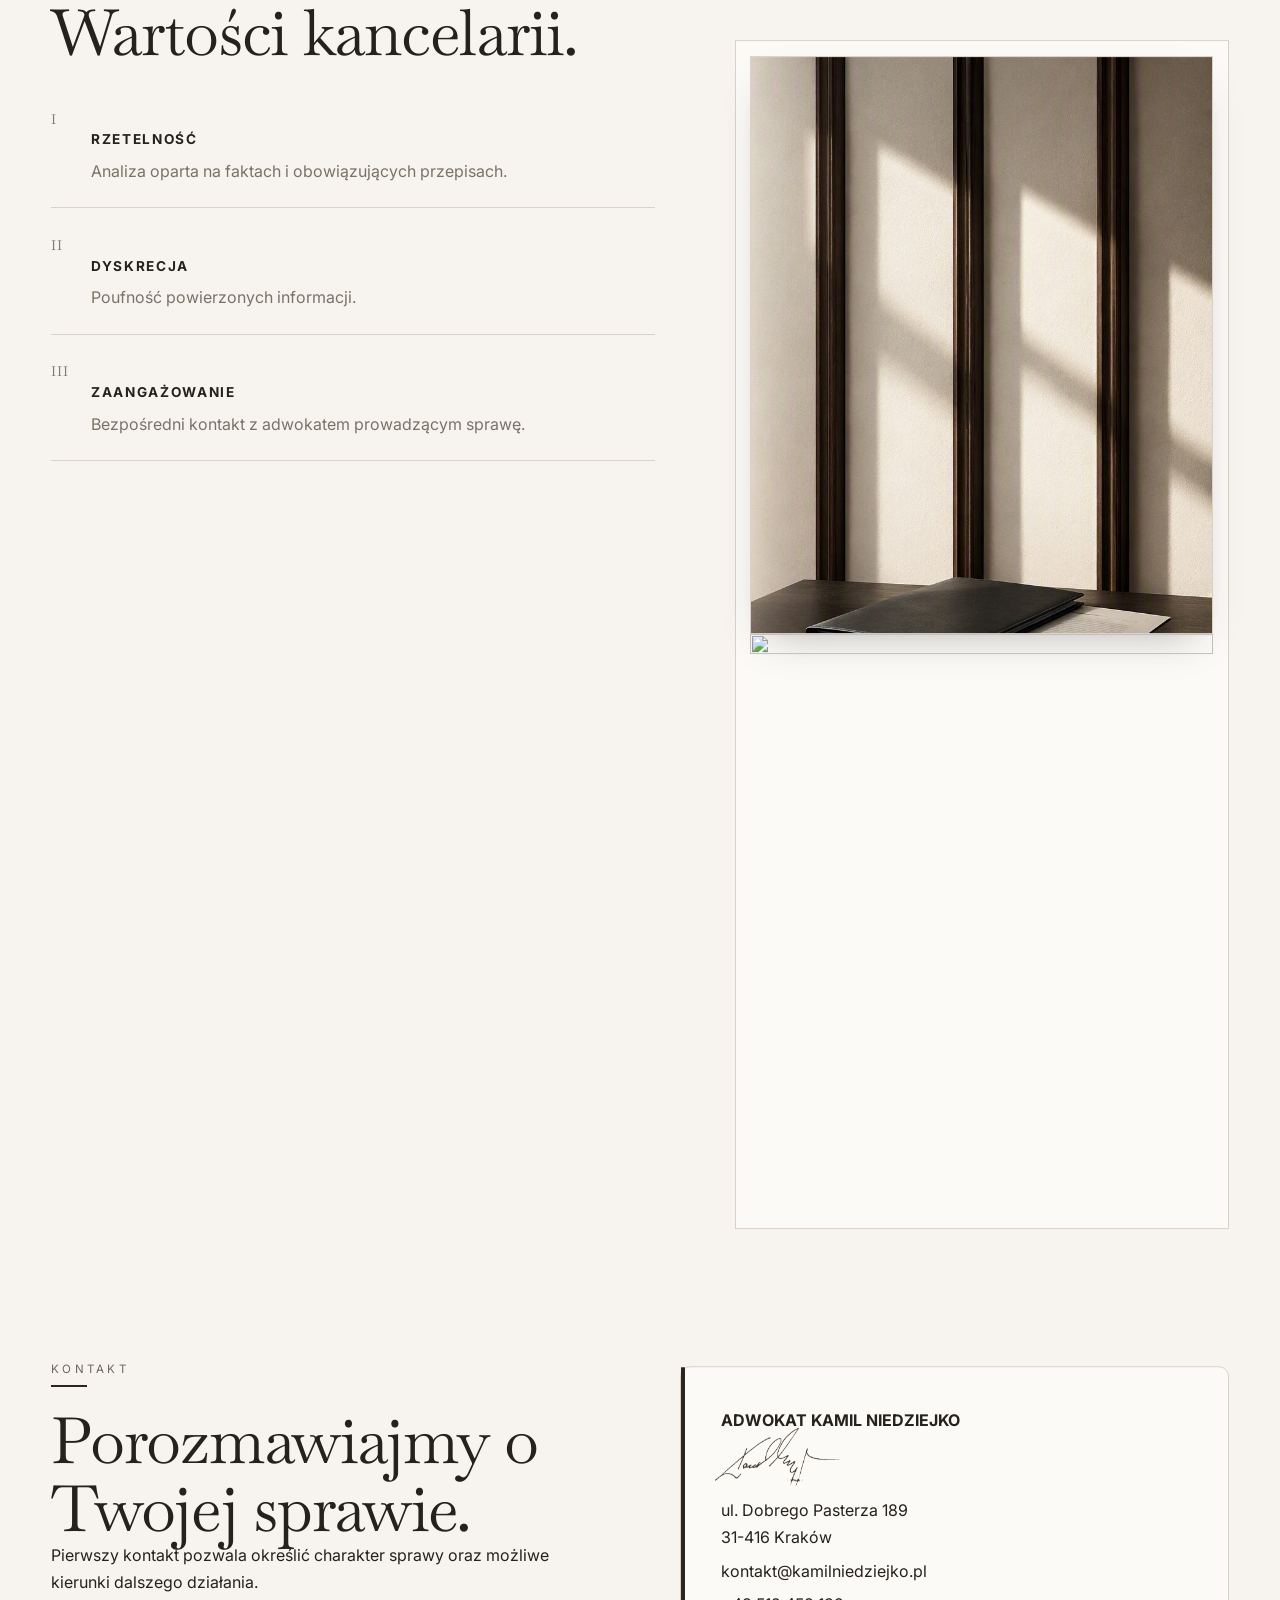
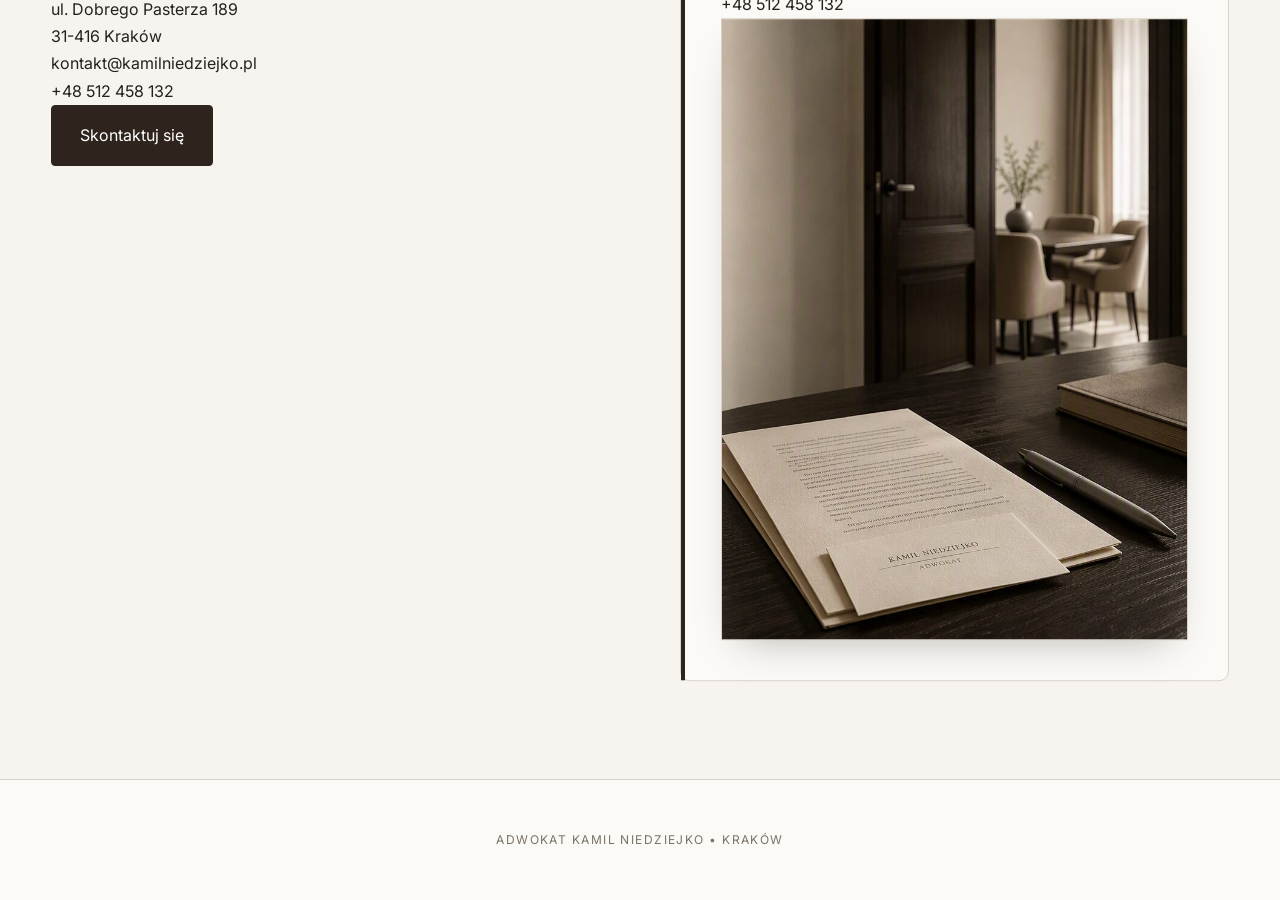
==== commit 3b292177: "T18-T20: sygnatura + premium accenty" ====
--- a/index.html
+++ b/index.html
@@ -13,6 +13,7 @@
 <link rel="icon" type="image/svg+xml" href="favicon.svg">
 <link rel="apple-touch-icon" href="assets/icons/apple-touch-icon.png">
 <link rel="stylesheet" href="assets/css/styles.css">
+<link rel="stylesheet" href="assets/css/premium-accents.css">
 
 <meta name="description" content="Kancelaria Adwokacka Kamil Niedziejko. Prawo karne, cywilne, rodzinne i reprezentacja przed sądami.">
 
@@ -23,18 +24,18 @@
 <link rel="canonical" href="https://niedziejko.pl/">
 
 <meta property="og:title" content="Adwokat Kamil Niedziejko">
-<meta property="og:description" content="Prawo karne, cywilne, rodzinne oraz reprezentacja przed sądami.">
+<meta property="og:description" content="Butikowa kancelaria adwokacka w Krakowie. Sprawy karne, cywilne, rodzinne.">
 <meta property="og:type" content="website">
 <meta property="og:url" content="https://niedziejko.pl/">
 <meta property="og:image" content="https://niedziejko.pl/og-image.jpg">
 
 <meta name="twitter:card" content="summary_large_image">
 <meta name="twitter:title" content="Adwokat Kamil Niedziejko">
-<meta name="twitter:description" content="Pomoc prawna dla klientów indywidualnych i przedsiębiorców.">
+<meta name="twitter:description" content="Butikowa kancelaria adwokacka w Krakowie. Sprawy karne, cywilne, rodzinne.">
 <meta name="twitter:image" content="https://niedziejko.pl/og-image.jpg">
 
 <script type="application/ld+json">
-{"@context":"https://schema.org","@type":"LegalService","name":"Adwokat Kamil Niedziejko","url":"https://niedziejko.pl","telephone":"+48512458132","email":"kontakt@kamilniedziejko.pl","address":{"@type":"PostalAddress","streetAddress":"ul. Dobrego Pasterza 189","postalCode":"31-416","addressLocality":"Krakow","addressCountry":"PL"},"areaServed":"Krakow"}
+{"@context":"https://schema.org","@type":"LegalService","name":"Adwokat Kamil Niedziejko","url":"https://niedziejko.pl","telephone":"+48512458132","email":"kontakt@kamilniedziejko.pl","address":{"@type":"PostalAddress","streetAddress":"ul. Dobrego Pasterza 189","postalCode":"31-416","addressLocality":"Kraków","addressCountry":"PL"},"areaServed":"Kraków"}
 </script>
 
 </head>
@@ -46,13 +47,14 @@
     <div class="site-header-inner">
 
       <div class="site-logo">
+        <span class="logo-adwokat">Adwokat</span>
         KAMIL NIEDZIEJKO
       </div>
 
       <nav class="site-nav" aria-label="Nawigacja glowna">
         <a href="#praktyka">Praktyka</a>
         <a href="#o-kancelarii">Kancelaria</a>
-        <a href="#wartosci">Wartosci</a>
+        <a href="#wartosci">Wartości</a>
         <a href="#kontakt">Kontakt</a>
       </nav>
 
@@ -64,92 +66,99 @@
 
 <section class="hero">
     <div class="container hero-grid">
-      <div class="hero-copy">
-        <p class="eyebrow">Adwokat &mdash; Krak&oacute;w</p>
-        <h1>Spok&oacute;j, precyzja i odpowiedzialno&#347;&#263; w sprawach, kt&oacute;re maj&#261; znaczenie.</h1>
-        <p class="lead">Butikowa kancelaria w Krakowie. Sprawy karne, cywilne i rodzinne prowadzone w oparciu o analiz&#281;, dyskrecj&#281; i bezpo&#347;redni kontakt z adwokatem.</p>
+      <div class="hero-copy reveal">
+        <p class="eyebrow">Adwokat — Kraków</p>
+        <h1>Spokój, precyzja i odpowiedzialność w sprawach, które mają znaczenie.</h1>
+        <p class="lead">Butikowa kancelaria w Krakowie. Sprawy karne, cywilne i rodzinne prowadzone w oparciu o analizę, dyskrecję i bezpośredni kontakt z adwokatem.</p>
         <div class="hero-actions">
-          <a class="btn" href="#kontakt">Um&oacute;w konsultacj&#281;</a>
+          <a class="btn" href="#kontakt">Umów konsultację</a>
           <a class="btn btn-outline" href="#praktyka">Obszary praktyki</a>
         </div>
       </div>
-      <figure class="hero-media">
-        <img src="assets/images/web/hero-9.jpg" srcset="assets/images/web/hero-9-800.webp 800w, assets/images/web/hero-9.webp 1200w" sizes="(max-width: 900px) 100vw, 50vw" alt="Jasne minimalistyczne wnetrze kancelarii, biurko i swiatlo dzienne" width="900" height="1150" fetchpriority="high" decoding="async">
+      <figure class="hero-media parallax depth-3 hero-ambient">
+        <img src="assets/images/web/hero-9.jpg" srcset="assets/images/web/hero-9-800.webp 800w, assets/images/web/hero-9.webp 1200w" sizes="(max-width: 900px) 100vw, 50vw" alt="Jasne minimalistyczne wnętrze kancelarii, biurko i światło dzienne" width="900" height="1150" fetchpriority="high" decoding="async">
+        <img class="signature-watermark" src="assets/images/web/signature.png" alt="" aria-hidden="true" width="489" height="185" decoding="async">
       </figure>
     </div>
   </section>
 
 <section id="praktyka">
     <div class="container practice-grid">
-      <div>
+      <div class="reveal">
         <p class="eyebrow">Obszary praktyki</p>
-        <h2>Przejrzysta lista uslug.</h2>
-        <div class="practice-list">
-          <div class="practice-item"><button aria-expanded="false">Prawo karne<span aria-hidden="true">+</span></button><div class="practice-panel" hidden>Obrona i reprezentacja na kazdym etapie postepowania karnego.</div></div>
-          <div class="practice-item"><button aria-expanded="false">Prawo cywilne<span aria-hidden="true">+</span></button><div class="practice-panel" hidden>Spory majatkowe, zobowiazania, odszkodowania i dochodzenie naleznosci.</div></div>
-          <div class="practice-item"><button aria-expanded="false">Prawo rodzinne<span aria-hidden="true">+</span></button><div class="practice-panel" hidden>Rozwody, kontakty z dziecmi, alimenty i wladza rodzicielska.</div></div>
-          <div class="practice-item"><button aria-expanded="false">Obsluga przedsiebiorcow<span aria-hidden="true">+</span></button><div class="practice-panel" hidden>Opiniowanie umow i reprezentacja w sporach gospodarczych.</div></div>
-          <div class="practice-item"><button aria-expanded="false">Dochodzenie roszczen<span aria-hidden="true">+</span></button><div class="practice-panel" hidden>Analiza i dochodzenie roszczen od podmiotow prywatnych i instytucji.</div></div>
+        <h2>Przejrzysta lista usług.</h2>
+        <div class="practice-list reveal-stagger">
+          <div class="practice-item"><button aria-expanded="false">Prawo karne<span aria-hidden="true">+</span></button><div class="practice-panel">Obrona i reprezentacja na każdym etapie postępowania karnego.</div></div>
+          <div class="practice-item"><button aria-expanded="false">Prawo cywilne<span aria-hidden="true">+</span></button><div class="practice-panel">Spory majątkowe, zobowiązania, odszkodowania i dochodzenie należności.</div></div>
+          <div class="practice-item"><button aria-expanded="false">Prawo rodzinne<span aria-hidden="true">+</span></button><div class="practice-panel">Rozwody, kontakty z dziećmi, alimenty i władza rodzicielska.</div></div>
+          <div class="practice-item"><button aria-expanded="false">Obsługa przedsiębiorców<span aria-hidden="true">+</span></button><div class="practice-panel">Opiniowanie umów i reprezentacja w sporach gospodarczych.</div></div>
+          <div class="practice-item"><button aria-expanded="false">Dochodzenie roszczeń<span aria-hidden="true">+</span></button><div class="practice-panel">Analiza i dochodzenie roszczeń od podmiotów prywatnych i instytucji.</div></div>
         </div>
       </div>
-      <figure class="practice-media" aria-hidden="true">
-        <img src="assets/images/web/practice-3.jpg" alt="" width="700" height="900" loading="lazy" decoding="async">
+      <figure class="practice-media depth-2" aria-hidden="true">
+        <img src="assets/images/web/practice-3.jpg" alt="Wnętrze kancelarii,biblioteka prawna i stół konferencyjny" width="700" height="900" loading="lazy" decoding="async">
       </figure>
     </div>
   </section>
 
 <section id="o-kancelarii">
     <div class="container about-grid">
-      <div class="about-copy">
+      <div class="about-copy reveal">
         <p class="eyebrow">O kancelarii</p>
         <h2>Analiza stanu faktycznego i ocena ryzyka.</h2>
-        <p>Kazda sprawa wymaga dokladnej analizy dokumentow i praktycznej oceny dostepnych srodkow prawnych.</p>
-        <p>Kancelaria zapewnia bezposredni kontakt z adwokatem, przejrzysta komunikacje i reprezentacje na kazdym etapie postepowania.</p>
-        <ul class="about-points">
-          <li>Bezposredni kontakt z prowadzacym sprawe</li>
+        <p>Każda sprawa wymaga dokładnej analizy dokumentów i praktycznej oceny dostępnych środków prawnych.</p>
+        <p>Kancelaria zapewnia bezpośredni kontakt z adwokatem, przejrzysta komunikację i reprezentację na każdym etapie postępowania.</p>
+        <ul class="about-points reveal-stagger">
+          <li>Bezpośredni kontakt z prowadzącym sprawę</li>
           <li>Przejrzysta informacja o sytuacji prawnej</li>
-          <li>Odpowiedzialne prowadzenie postepowan</li>
+          <li>Odpowiedzialne prowadzenie postępowań</li>
         </ul>
       </div>
-      <figure class="about-media">
-        <img src="assets/images/web/about-4.jpg" srcset="assets/images/web/about-4.webp 1x" alt="Rece adwokata przegladajace akta sprawy na biurku" width="1000" height="800" loading="lazy" decoding="async">
+      <figure class="about-media depth-1">
+        <img src="assets/images/web/about-4.jpg" srcset="assets/images/web/about-4.webp 1x" alt="Ręce adwokata przeglądające akta sprawy na biurku" width="1000" height="800" loading="lazy" decoding="async">
       </figure>
     </div>
   </section>
 
 <section id="wartosci">
     <div class="container values-grid">
-      <div>
+      <div class="reveal">
         <p class="eyebrow">Standard pracy</p>
-        <h2>Wartosci kancelarii.</h2>
-        <div class="values">
-          <div class="value"><strong>RZETELNOSC</strong><span>Analiza oparta na faktach i obowiazujacych przepisach.</span></div>
-          <div class="value"><strong>DYSKRECJA</strong><span>Poufnosc powierzonych informacji.</span></div>
-          <div class="value"><strong>ZAANGAZOWANIE</strong><span>Bezposredni kontakt z adwokatem prowadzacym sprawe.</span></div>
+        <h2>Wartości kancelarii.</h2>
+        <div class="values reveal-stagger">
+          <div class="value"><strong>RZETELNOŚĆ</strong><span>Analiza oparta na faktach i obowiązujących przepisach.</span></div>
+          <div class="value"><strong>DYSKRECJA</strong><span>Poufność powierzonych informacji.</span></div>
+          <div class="value"><strong>ZAANGAŻOWANIE</strong><span>Bezpośredni kontakt z adwokatem prowadzącym sprawę.</span></div>
         </div>
       </div>
-      <figure class="values-media" aria-hidden="true">
-        <img src="assets/images/web/values-5.jpg" alt="" width="800" height="1000" loading="lazy" decoding="async">
+      <figure class="values-media depth-2" aria-hidden="true">
+        <img src="assets/images/web/values-5.jpg" alt="Szczegółowy ujęcie dokumentów prawnych i długopisu na biurku" width="800" height="1000" loading="lazy" decoding="async">
+        <img class="signature-watermark" src="" alt="" hidden aria-hidden="true">
       </figure>
     </div>
   </section>
 
 <section id="kontakt">
     <div class="container contact-grid">
-      <div>
+      <div class="reveal">
         <p class="eyebrow">Kontakt</p>
         <h2>Porozmawiajmy o Twojej sprawie.</h2>
-        <p class="contact-lead">Pierwszy kontakt pozwala okreslic charakter sprawy oraz mozliwe kierunki dalszego dzialania.</p>
-        <p>ul. Dobrego Pasterza 189<br>31-416 Krakow</p>
+        <p class="contact-lead">Pierwszy kontakt pozwala określić charakter sprawy oraz możliwe kierunki dalszego działania.</p>
+        <p>ul. Dobrego Pasterza 189<br>31-416 Kraków</p>
         <p><a href="mailto:kontakt@kamilniedziejko.pl">kontakt@kamilniedziejko.pl</a><br><a href="tel:+48512458132">+48 512 458 132</a></p>
-        <div class="hero-actions"><a class="btn" href="mailto:kontakt@kamilniedziejko.pl?subject=Konsultacja%20-%20zg%C5%82oszenie%20sprawy">Skontaktuj sie</a></div>
+        <div class="hero-actions"><a class="btn" href="mailto:kontakt@kamilniedziejko.pl?subject=Konsultacja%20-%20zg%C5%82oszenie%20sprawy">Skontaktuj się</a></div>
       </div>
-      <div class="contact-card">
-        <p><strong>ADWOKAT KAMIL NIEDZIEJKO</strong></p>
-        <p>ul. Dobrego Pasterza 189<br>31-416 Krakow</p>
+      <div class="contact-card depth-1">
+        <div class="card-signoff">
+          <p><strong>ADWOKAT KAMIL NIEDZIEJKO</strong></p>
+          <img class="card-signature" src="assets/images/web/signature.png" alt="" aria-hidden="true" width="489" height="185" decoding="async">
+        </div>
+        <p>ul. Dobrego Pasterza 189<br>31-416 Kraków</p>
         <p><a href="mailto:kontakt@kamilniedziejko.pl">kontakt@kamilniedziejko.pl</a></p>
         <p><a href="tel:+48512458132">+48 512 458 132</a></p>
-        <figure class="contact-media" aria-hidden="true"><img src="assets/images/web/contact-6.jpg" alt="" width="800" height="600" loading="lazy" decoding="async"></figure>
+        <figure class="contact-media" aria-hidden="true">
+          <img src="assets/images/web/contact-6.jpg" alt="Kontaktowe biurko z telefonem i notatkami" width="800" height="600" loading="lazy" decoding="async">
+        </figure>
       </div>
     </div>
   </section>
@@ -162,6 +171,6 @@
     </div>
 </footer>
 
- 
+
 <script src="assets/js/main.js"></script>
 </html>
--- a/assets/css/styles.css
+++ b/assets/css/styles.css
@@ -1,381 +1,394 @@
-@import url('https://fonts.googleapis.com/css2?family=Baskervville:ital@0;1&family=Inter:wght@300;400;500;600&display=swap');
-
-:root{
-    --bg:#f7f4ef;
-    --surface:#fcfaf7;
-    --text:#25211d;
-    --muted:#7b7267;
-    --line:#d9d1c8;
-    --accent:#2f241d;
-
-    --container:1200px;
-    --radius:10px;
-
-    --shadow:
-        0 20px 60px rgba(0,0,0,.06);
-
-    --transition:
-        200ms ease;
-}
-
-*{
-    box-sizing:border-box;
-    margin:0;
-    padding:0;
-}
-
-html{
-    scroll-behavior:smooth;
-}
-
-body{
-    background:var(--bg);
-    color:var(--text);
-    font-family:Inter,sans-serif;
-    line-height:1.7;
-    text-rendering:optimizeLegibility;
-    -webkit-font-smoothing:antialiased;
-}
-
-img{
-    display:block;
-    width:100%;
-    height:auto;
-}
-
-a{
-    color:inherit;
-    text-decoration:none;
-}
-
-.container{
-    width:min(92%, var(--container));
-    margin-inline:auto;
-}
-
-section{
-    padding:110px 0;
-}
-
-h1,h2,h3,h4{
-    font-family:"Baskervville",serif;
-    font-weight:400;
-    line-height:1.05;
-    letter-spacing:-0.02em;
-}
-
-h1{
-    font-size:clamp(3.6rem,8vw,6.6rem);
-}
-
-h2{
-    font-size:clamp(2.3rem,5vw,4rem);
-}
-
-h3{
-    font-size:clamp(1.5rem,3vw,2rem);
-}
-
-p{
-    color:var(--text);
-}
-
-.eyebrow{
-    display:inline-block;
-    margin-bottom:20px;
-    text-transform:uppercase;
-    letter-spacing:.28em;
-    font-size:.72rem;
-    color:#6E665B;
-}
-
-.btn{
-    display:inline-flex;
-    align-items:center;
-    justify-content:center;
-
-    padding:16px 28px;
-
-    background:var(--accent);
-    color:#fff;
-
-    border:1px solid var(--accent);
-    border-radius:4px;
-
-    transition:var(--transition);
-}
-
-.btn:hover{
-    opacity:.92;
-}
-
-.btn-outline{
-    background:transparent;
-    color:var(--accent);
-}
-
-.hero{
-    min-height:100vh;
-    display:flex;
-    align-items:center;
-}
-
-.hero-grid{
-    display:grid;
-    grid-template-columns:1.1fr 1fr;
-    gap:80px;
-    align-items:center;
-}
-
-.hero-copy p{
-    max-width:560px;
-    margin:28px 0 36px;
-}
-
-.practice-list{
-    margin-top:40px;
-}
-
-.practice-item{
-    display:flex;
-    justify-content:space-between;
-    align-items:center;
-
-    padding:28px 0;
-
-    border-bottom:1px solid var(--line);
-
-    font-family:"Baskervville",serif;
-    font-size:clamp(1.4rem,2vw,2rem);
-}
-
-.about-grid{
-    display:grid;
-    grid-template-columns:1fr 1fr;
-    gap:80px;
-    align-items:center;
-}
-
-.values{
-    display:grid;
-    gap:24px;
-    margin-top:50px;
-}
-
-.value{
-    padding-bottom:24px;
-    border-bottom:1px solid var(--line);
-}
-
-.value strong{
-    display:block;
-    margin-bottom:8px;
-    letter-spacing:.08em;
-}
-
-.contact-grid{
-    display:grid;
-    grid-template-columns:1fr 1fr;
-    gap:80px;
-}
-
-.contact-card{
-    background:var(--surface);
-    border:1px solid var(--line);
-    padding:40px;
-    border-radius:var(--radius);
-}
-
-.contact-card p + p{
-    margin-top:6px;
-}
-
-footer{
-    border-top:1px solid var(--line);
-    padding:50px 0;
-    text-align:center;
-    color:var(--muted);
-}
-
-@media (max-width:980px){
-
-    section{
-        padding:80px 0;
-    }
-
-    .hero-grid,
-    .about-grid,
-    .contact-grid{
-        grid-template-columns:1fr;
-        gap:50px;
-    }
-
-.hero{
-        min-height:auto;
-        padding-top:60px;
-    }
-
-    h1{
-        font-size:3.5rem;
-    }
-}
-
-/* ==========================================================
-   HEADER
-   ========================================================== */
-
-.site-header{
-    position:fixed;
-    top:0;
-    left:0;
-    width:100%;
-    z-index:1000;
-
-    transition:
-        background .25s ease,
-        backdrop-filter .25s ease,
-        box-shadow .25s ease;
-}
-
-.site-header.is-scrolled{
-    background:rgba(252,250,247,.92);
-    backdrop-filter:blur(14px);
-    box-shadow:0 12px 30px rgba(0,0,0,.05);
-}
-
-.site-header-inner{
-    height:76px;
-
-    display:flex;
-    align-items:center;
-    justify-content:space-between;
-}
-
-.site-logo{
-    font-family:"Baskervville",serif;
-    font-size:1.35rem;
-    letter-spacing:.04em;
-}
-
-.site-nav{
-    display:flex;
-    gap:36px;
-}
-
-.site-nav a{
-    color:var(--muted);
-    transition:var(--transition);
-}
-
-.site-nav a:hover{
-    color:var(--text);
-}
-
-/* ==========================================================
-   REVEAL ANIMATIONS
-   ========================================================== */
-
-.reveal{
-    opacity:0;
-    transform:translateY(28px);
-    transition:
-        opacity .7s ease,
-        transform .7s ease;
-}
-
-.reveal.revealed{
-    opacity:1;
-    transform:none;
-}
-
-/* ==========================================================
-   PRACTICE PANELS
-   ========================================================== */
-
-.practice-panel{
-    max-height:0;
-    overflow:hidden;
-
-    transition:
-        max-height .35s ease,
-        opacity .25s ease;
-
-    opacity:0;
-
-    border-bottom:1px solid var(--line);
-}
-
-/* ==========================================================
-   IMAGE POLISH
-   ========================================================== */
-
-/* ==========================================================
-   CONTACT CARD
-   ========================================================== */
-
-.contact-card{
-    position:relative;
-}
-
-.contact-card::before{
-    content:"";
-
-    position:absolute;
-
-    top:0;
-    left:0;
-
-    width:4px;
-    height:100%;
-
-    background:var(--accent);
-}
-
-/* ==========================================================
-   FOOTER
-   ========================================================== */
-
-footer{
-    background:var(--surface);
-}
-
-footer .container{
-    letter-spacing:.12em;
-    text-transform:uppercase;
-    font-size:.75rem;
-}
-
-/* ==========================================================
-   MOBILE
-   ========================================================== */
-
-@media (max-width:980px){
-
-    .site-header-inner{
-        height:64px;
-    }
-
-    .site-nav{
-        display:none;
-    }
-
-    .site-logo{
-        font-size:1.1rem;
-    }
-}
-.practice-grid{display:grid;grid-template-columns:1.2fr .8fr;gap:5rem;align-items:start;}
-.practice-list{margin-top:2.5rem;border-top:1px solid var(--line);}
-.practice-item{border-bottom:1px solid var(--line);}
-.practice-item button{width:100%;display:flex;justify-content:space-between;align-items:center;background:none;border:0;padding:1.4rem 0;font-family:"Baskervville",serif;font-size:clamp(1.3rem,2vw,1.8rem);color:var(--text);cursor:pointer;text-align:left;}
-.practice-panel{padding:0 0 1.4rem;color:var(--muted);max-width:40em;}
-.practice-media{margin:0;background:var(--surface);border:1px solid var(--line);padding:.9rem;position:sticky;top:6rem;}
-.practice-media img{aspect-ratio:3/4;object-fit:cover;}
-@media (max-width:900px){.practice-grid{grid-template-columns:1fr;}.practice-media{position:static;}}
-.values-grid{display:grid;grid-template-columns:1.1fr .9fr;gap:5rem;align-items:start;}
-.values{margin-top:2.5rem;}
-.value{padding:1.4rem 0;border-bottom:1px solid var(--line);}
-.value strong{display:block;letter-spacing:.12em;font-size:.85rem;margin-bottom:.4rem;}
-.value span{color:var(--muted);}
-.values-media{margin:0;background:var(--surface);border:1px solid var(--line);padding:.9rem;}
-.values-media img{aspect-ratio:4/5;object-fit:cover;}
-@media (max-width:900px){.values-grid{grid-template-columns:1fr;}}
+@import url('https://fonts.googleapis.com/css2?family=Baskervville:ital@0;1&family=Inter:wght@300;400;500;600&display=swap');
+
+:root{
+    --bg:#f7f4ef;
+    --surface:#fcfaf7;
+    --text:#25211d;
+    --muted:#7b7267;
+    --line:#d9d1c8;
+    --accent:#2f241d;
+
+    --container:1200px;
+    --radius:10px;
+
+    --shadow:
+        0 20px 60px rgba(0,0,0,.06);
+
+    --transition:
+        200ms ease;
+}
+
+*{
+    box-sizing:border-box;
+    margin:0;
+    padding:0;
+}
+
+html{
+    scroll-behavior:smooth;
+}
+
+body{
+    background:var(--bg);
+    color:var(--text);
+    font-family:Inter,sans-serif;
+    line-height:1.7;
+    text-rendering:optimizeLegibility;
+    -webkit-font-smoothing:antialiased;
+}
+
+img{
+    display:block;
+    width:100%;
+    height:auto;
+}
+
+a{
+    color:inherit;
+    text-decoration:none;
+}
+
+.container{
+    width:min(92%, var(--container));
+    margin-inline:auto;
+}
+
+section{
+    padding:110px 0;
+}
+
+h1,h2,h3,h4{
+    font-family:"Baskervville",serif;
+    font-weight:400;
+    line-height:1.05;
+    letter-spacing:-0.02em;
+}
+
+h1{
+    font-size:clamp(3.6rem,8vw,6.6rem);
+}
+
+h2{
+    font-size:clamp(2.3rem,5vw,4rem);
+}
+
+h3{
+    font-size:clamp(1.5rem,3vw,2rem);
+}
+
+p{
+    color:var(--text);
+}
+
+.eyebrow{
+    display:inline-block;
+    margin-bottom:20px;
+    text-transform:uppercase;
+    letter-spacing:.28em;
+    font-size:.72rem;
+    color:#6E665B;
+}
+
+.btn{
+    display:inline-flex;
+    align-items:center;
+    justify-content:center;
+
+    padding:16px 28px;
+
+    background:var(--accent);
+    color:#fff;
+
+    border:1px solid var(--accent);
+    border-radius:4px;
+
+    transition:var(--transition);
+}
+
+.btn:hover{
+    opacity:.92;
+}
+
+.btn-outline{
+    background:transparent;
+    color:var(--accent);
+}
+
+.hero{
+    min-height:100vh;
+    display:flex;
+    align-items:center;
+}
+
+.hero-grid{
+    display:grid;
+    grid-template-columns:1.1fr 1fr;
+    gap:80px;
+    align-items:center;
+}
+
+.hero-copy p{
+    max-width:560px;
+    margin:28px 0 36px;
+}
+
+.practice-list{
+    margin-top:40px;
+}
+
+.practice-item{
+    display:flex;
+    justify-content:space-between;
+    align-items:center;
+
+    padding:28px 0;
+
+    border-bottom:1px solid var(--line);
+
+    font-family:"Baskervville",serif;
+    font-size:clamp(1.4rem,2vw,2rem);
+}
+
+.about-grid{
+    display:grid;
+    grid-template-columns:1fr 1fr;
+    gap:80px;
+    align-items:center;
+}
+
+.values{
+    display:grid;
+    gap:24px;
+    margin-top:50px;
+}
+
+.value{
+    padding-bottom:24px;
+    border-bottom:1px solid var(--line);
+}
+
+.value strong{
+    display:block;
+    margin-bottom:8px;
+    letter-spacing:.08em;
+}
+
+.contact-grid{
+    display:grid;
+    grid-template-columns:1fr 1fr;
+    gap:80px;
+}
+
+.contact-card{
+    background:var(--surface);
+    border:1px solid var(--line);
+    padding:40px;
+    border-radius:var(--radius);
+}
+
+.contact-card p + p{
+    margin-top:6px;
+}
+
+footer{
+    border-top:1px solid var(--line);
+    padding:50px 0;
+    text-align:center;
+    color:var(--muted);
+}
+
+@media (max-width:980px){
+
+    section{
+        padding:80px 0;
+    }
+
+    .hero-grid,
+    .about-grid,
+    .contact-grid{
+        grid-template-columns:1fr;
+        gap:50px;
+    }
+
+.hero{
+        min-height:auto;
+        padding-top:60px;
+    }
+
+    h1{
+        font-size:clamp(2.05rem,9vw,2.9rem);
+        overflow-wrap:break-word;
+    }
+}
+
+/* ==========================================================
+   HEADER
+   ========================================================== */
+
+.site-header{
+    position:fixed;
+    top:0;
+    left:0;
+    width:100%;
+    z-index:1000;
+    background:var(--bg);
+
+    transition:
+        background .25s ease,
+        backdrop-filter .25s ease,
+        box-shadow .25s ease;
+}
+
+.site-header.is-scrolled{
+    background:rgba(252,250,247,.92);
+    backdrop-filter:blur(14px);
+    box-shadow:0 12px 30px rgba(0,0,0,.05);
+}
+
+.site-header-inner{
+    height:76px;
+
+    display:flex;
+    align-items:center;
+    justify-content:space-between;
+}
+
+.site-logo{
+    font-family:"Baskervville",serif;
+    font-size:1.35rem;
+    letter-spacing:.04em;
+}
+
+.site-nav{
+    display:flex;
+    gap:36px;
+}
+
+.site-nav a{
+    color:#6E665B;
+    transition:var(--transition);
+}
+
+.site-nav a:hover{
+    color:var(--text);
+}
+
+/* ==========================================================
+   REVEAL ANIMATIONS
+   ========================================================== */
+
+.reveal{
+    opacity:0;
+    transform:translateY(28px);
+    transition:
+        opacity .7s ease,
+        transform .7s ease;
+}
+
+.reveal.revealed{
+    opacity:1;
+    transform:none;
+}
+
+/* ==========================================================
+   PRACTICE PANELS
+   ========================================================== */
+
+.practice-panel{
+    max-height:0;
+    overflow:hidden;
+
+    transition:
+        max-height .35s ease,
+        opacity .25s ease;
+
+    opacity:0;
+
+    border-bottom:1px solid var(--line);
+}
+
+/* ==========================================================
+   IMAGE POLISH
+   ========================================================== */
+
+/* ==========================================================
+   CONTACT CARD
+   ========================================================== */
+
+.contact-card{
+    position:relative;
+}
+
+.contact-card::before{
+    content:"";
+
+    position:absolute;
+
+    top:0;
+    left:0;
+
+    width:4px;
+    height:100%;
+
+    background:var(--accent);
+}
+
+/* ==========================================================
+   FOOTER
+   ========================================================== */
+
+footer{
+    background:var(--surface);
+}
+
+footer .container{
+    letter-spacing:.12em;
+    text-transform:uppercase;
+    font-size:.75rem;
+}
+
+/* ==========================================================
+   MOBILE
+   ========================================================== */
+
+@media (max-width:980px){
+
+    .site-header-inner{
+        height:64px;
+    }
+
+    .site-header-inner{
+        height:auto;
+        flex-direction:column;
+        padding:.9rem 0 .7rem;
+        gap:.55rem;
+    }
+
+    .site-nav{
+        display:flex;
+        flex-wrap:wrap;
+        justify-content:center;
+        gap:.35rem 1.3rem;
+        font-size:.72rem;
+    }
+
+    .site-logo{
+        font-size:1.1rem;
+    }
+}
+.practice-grid{display:grid;grid-template-columns:1.2fr .8fr;gap:5rem;align-items:start;}
+.practice-list{margin-top:2.5rem;border-top:1px solid var(--line);}
+.practice-item{border-bottom:1px solid var(--line);}
+.practice-item button{width:100%;display:flex;justify-content:space-between;align-items:center;background:none;border:0;padding:1.4rem 0;font-family:"Baskervville",serif;font-size:clamp(1.3rem,2vw,1.8rem);color:var(--text);cursor:pointer;text-align:left;}
+.practice-panel{padding:0 0 1.4rem;color:var(--muted);max-width:40em;}
+.practice-media{margin:0;background:var(--surface);border:1px solid var(--line);padding:.9rem;position:sticky;top:6rem;}
+.practice-media img{aspect-ratio:3/4;object-fit:cover;}
+@media (max-width:900px){.practice-grid{grid-template-columns:1fr;}.practice-media{position:static;}}
+.values-grid{display:grid;grid-template-columns:1.1fr .9fr;gap:5rem;align-items:start;}
+.values{margin-top:2.5rem;}
+.value{padding:1.4rem 0;border-bottom:1px solid var(--line);}
+.value strong{display:block;letter-spacing:.12em;font-size:.85rem;margin-bottom:.4rem;}
+.value span{color:var(--muted);}
+.values-media{margin:0;background:var(--surface);border:1px solid var(--line);padding:.9rem;}
+.values-media img{aspect-ratio:4/5;object-fit:cover;}
+@media (max-width:900px){.values-grid{grid-template-columns:1fr;}}
--- a/assets/css/premium-accents.css
+++ b/assets/css/premium-accents.css
@@ -0,0 +1,77 @@
+/* T18–T20: sygnatura + premium akcenty — plik dodatkowy, nie modyfikuje styles.css */
+
+.hero-media { position: relative; }
+.hero-media .signature-watermark {
+  position: absolute;
+  right: 4%;
+  bottom: 6%;
+  width: 220px;
+  height: auto;
+  opacity: 0.09;
+  pointer-events: none;
+  filter: grayscale(1);
+  transform: rotate(-2deg);
+}
+
+.card-signoff { margin-bottom: 0.75rem; }
+.card-signature {
+  display: block;
+  width: 150px;
+  height: auto;
+  margin: -0.35rem 0 0.4rem -0.4rem;
+  opacity: 0.92;
+}
+
+.eyebrow { position: relative; display: inline-block; padding-bottom: 0.5rem; }
+.eyebrow::after {
+  content: "";
+  position: absolute;
+  left: 0;
+  bottom: 0;
+  width: 2.25rem;
+  height: 2px;
+  background: #2F241D;
+}
+
+main figure > img:not(.signature-watermark) {
+  border: 1px solid #D9D1C8;
+  box-shadow: 0 18px 40px -20px rgba(37, 33, 29, 0.35);
+}
+
+.practice-list { counter-reset: practice-counter; }
+.practice-item button { position: relative; padding-left: 2.75rem; }
+.practice-item button::before {
+  counter-increment: practice-counter;
+  content: counter(practice-counter, decimal-leading-zero);
+  position: absolute;
+  left: 0;
+  top: 0;
+  font-family: "Baskervville", serif;
+  font-style: italic;
+  color: #2F241D;
+  opacity: 0.55;
+  font-size: 0.95rem;
+}
+
+.practice-panel {
+  max-height: 0;
+  overflow: hidden;
+  opacity: 0;
+  transition: max-height 0.35s ease, opacity 0.3s ease;
+}
+.practice-panel.is-open { max-height: 20rem; opacity: 1; }
+
+.values { counter-reset: value-counter; }
+.value { position: relative; padding-left: 2.5rem; }
+.value::before {
+  counter-increment: value-counter;
+  content: counter(value-counter, upper-roman);
+  position: absolute;
+  left: 0;
+  top: 0.1rem;
+  font-family: "Baskervville", serif;
+  color: #2F241D;
+  opacity: 0.6;
+  font-size: 0.85rem;
+  letter-spacing: 0.05em;
+}
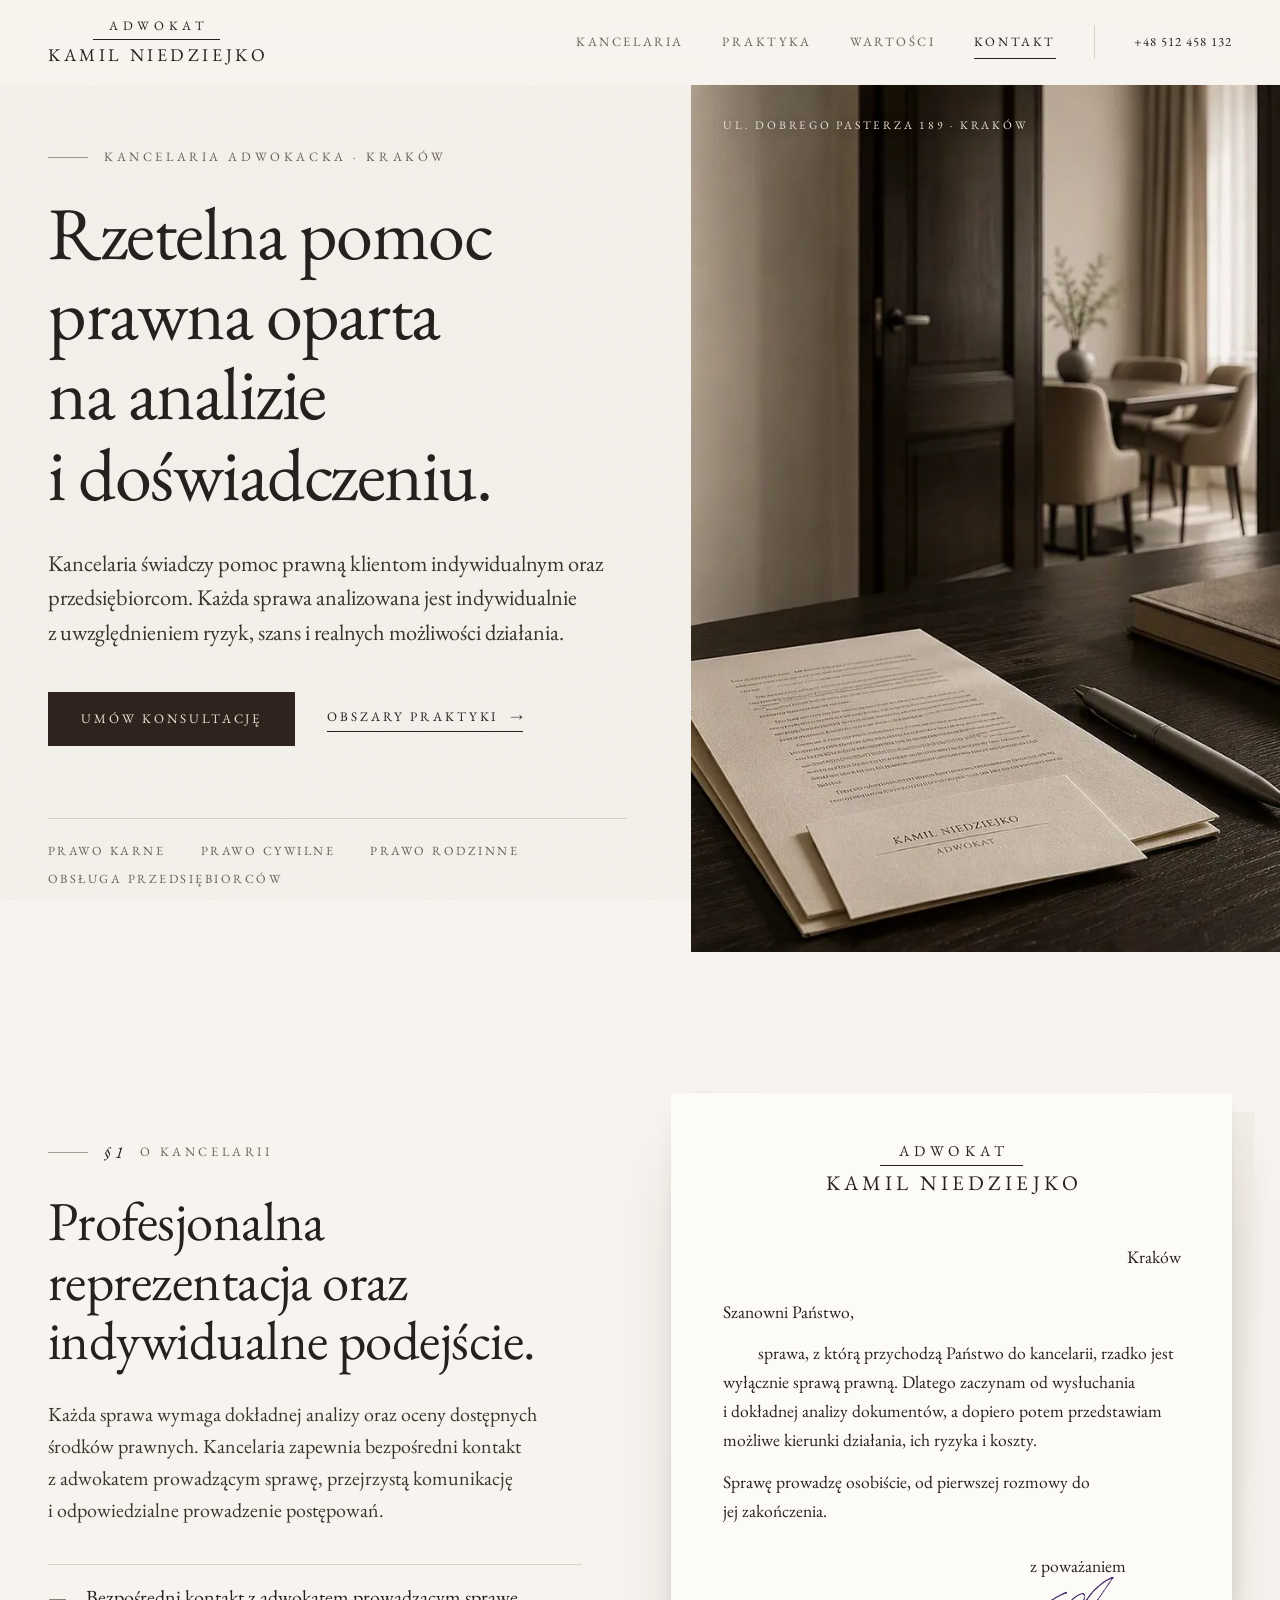
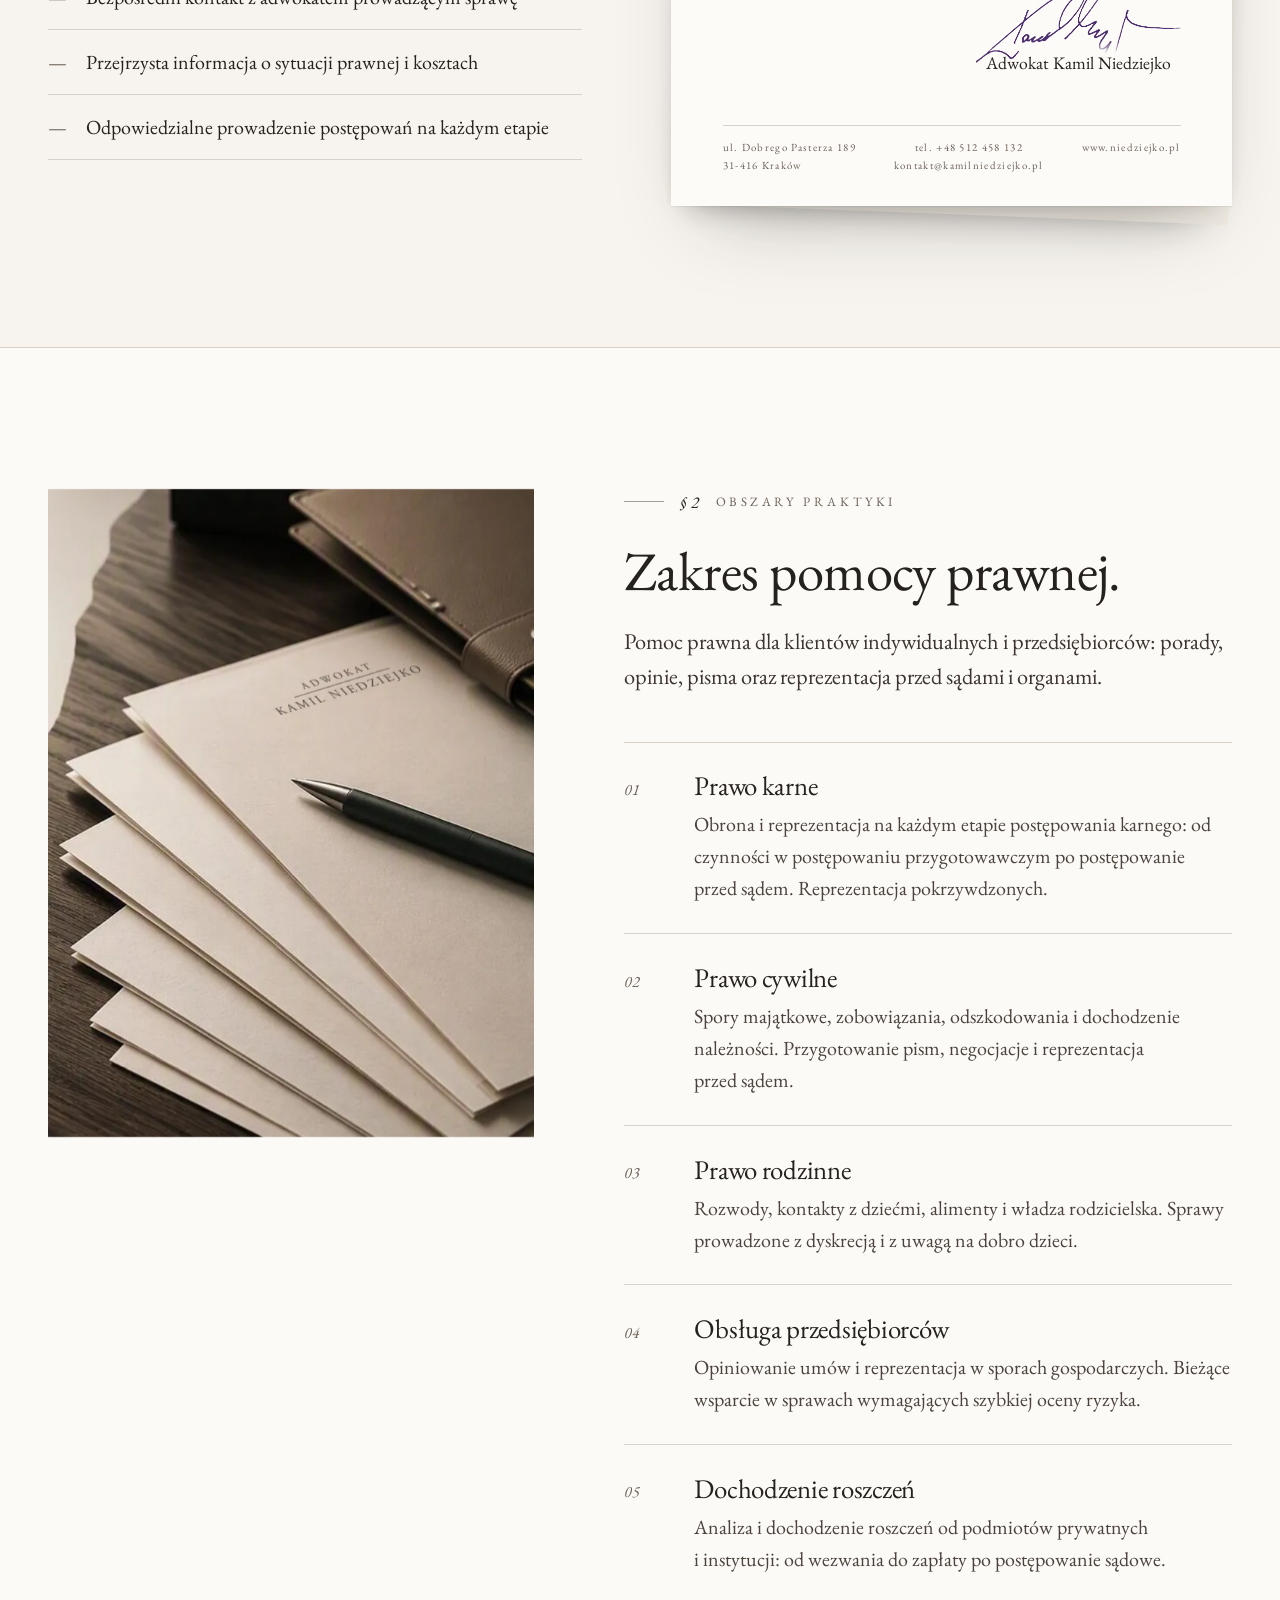
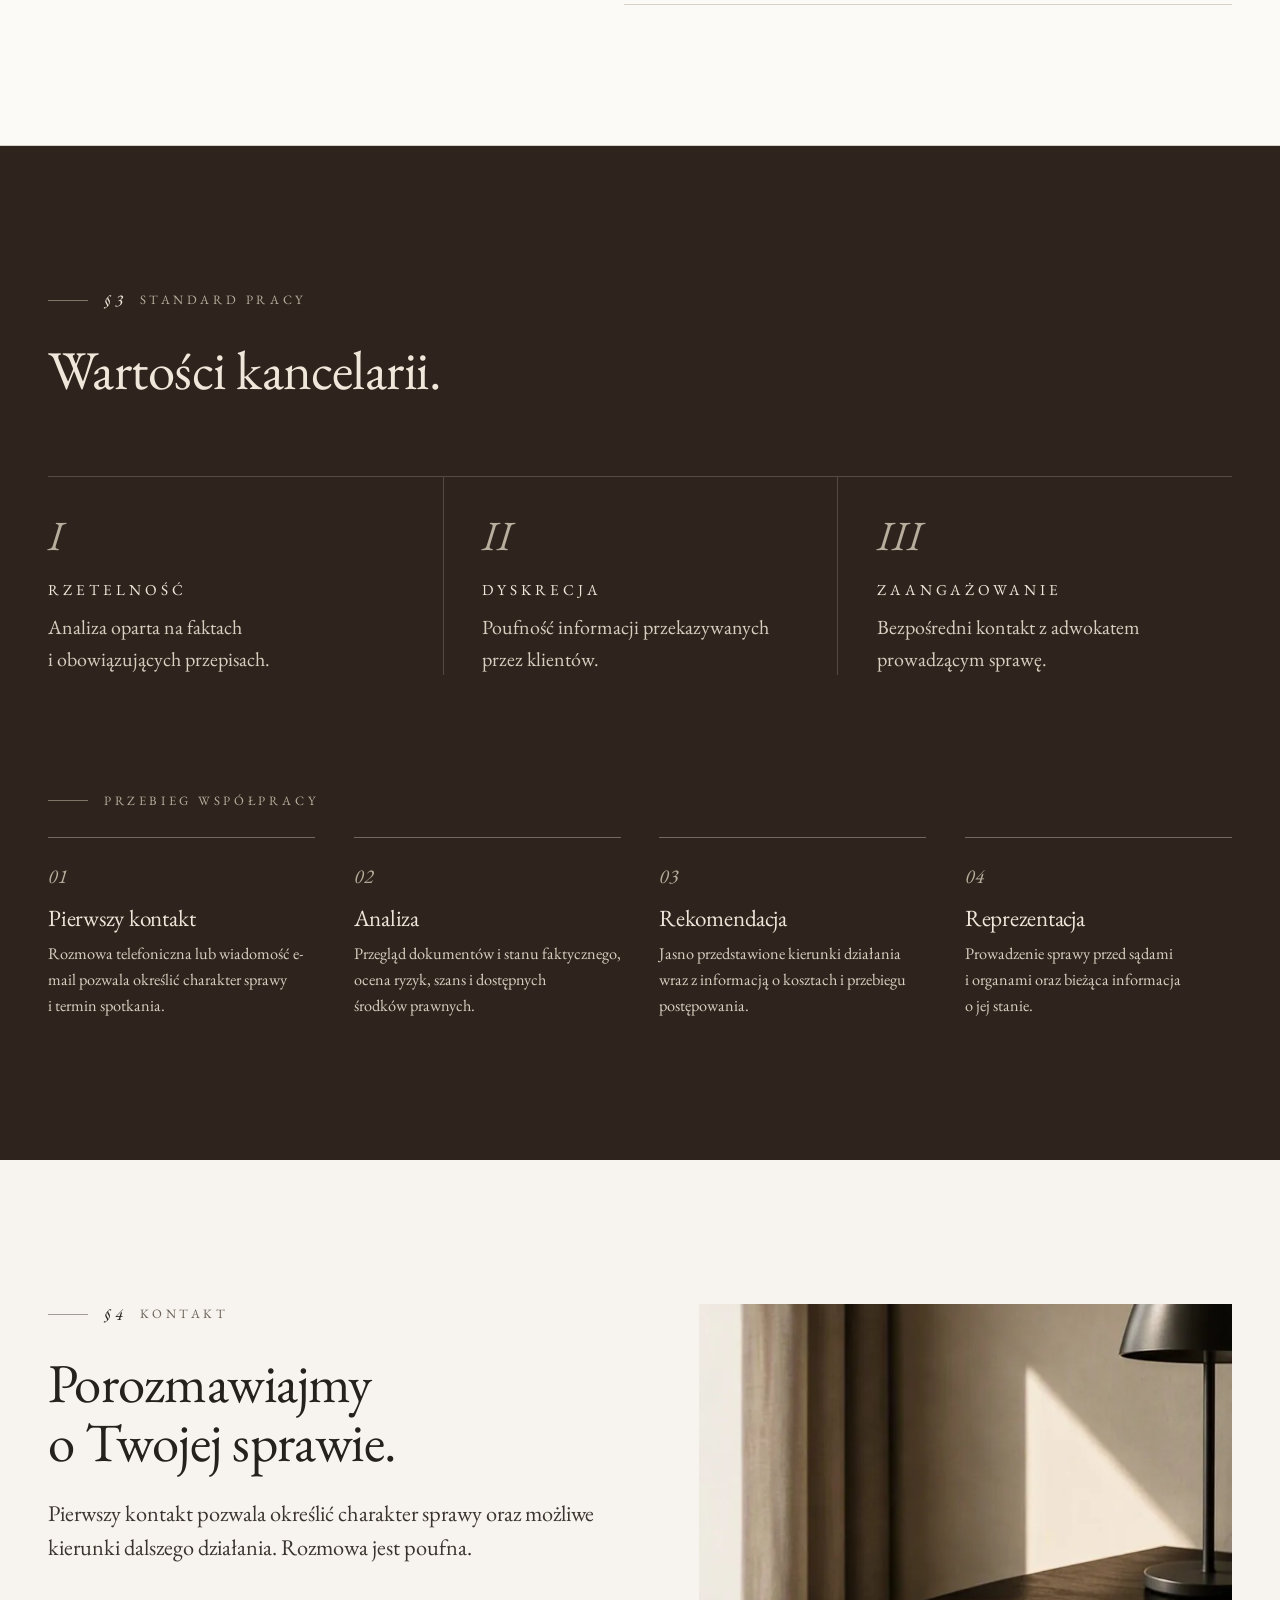
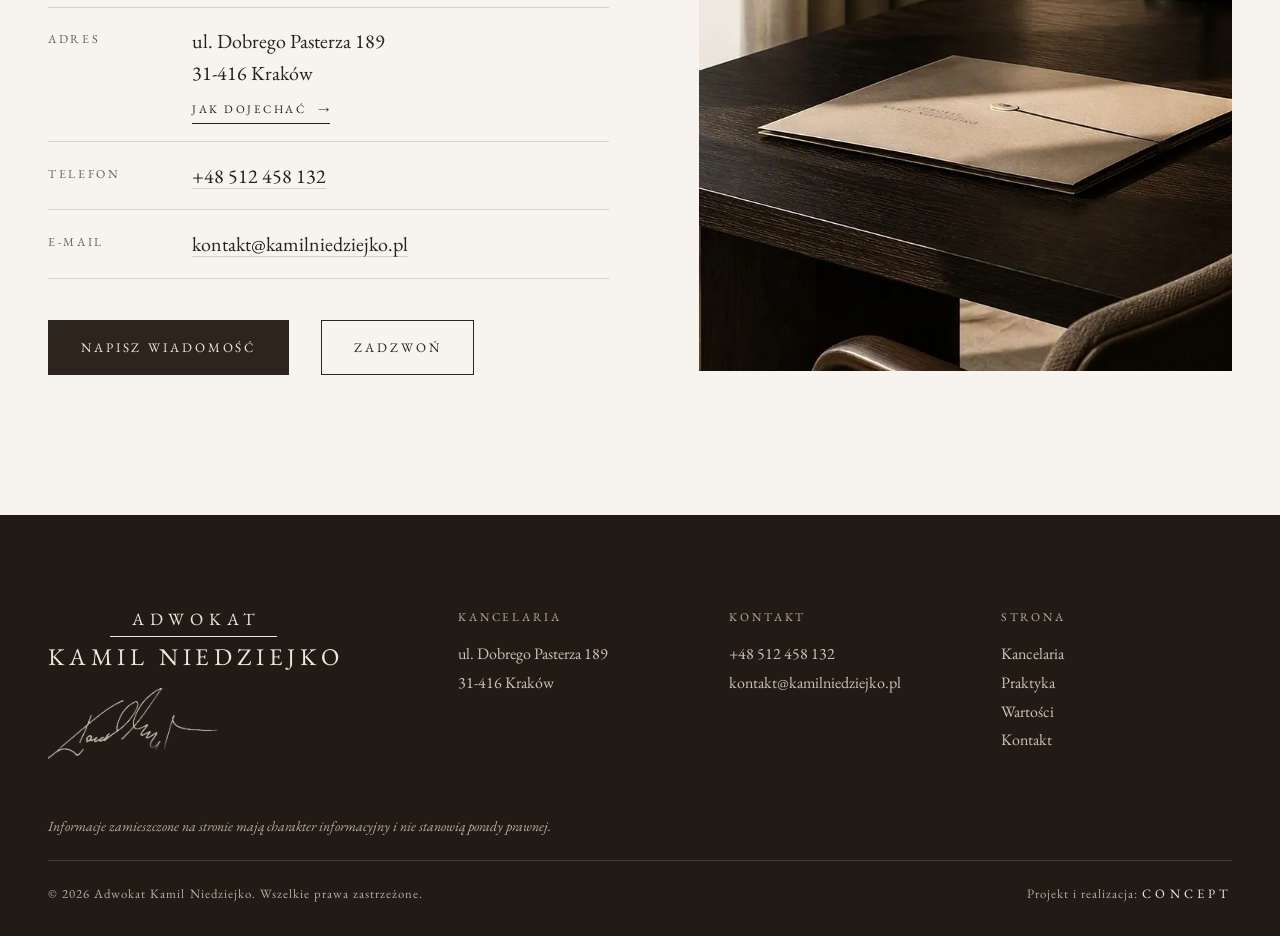
==== commit 915725b9: "T23: redesign oparty na papierze firmowym, naprawa ukladu, stopka CONCEPT - naprawa: tresc nie znika" ====
--- a/index.html
+++ b/index.html
@@ -3,174 +3,260 @@
 <head>
 <meta charset="utf-8">
 <meta name="viewport" content="width=device-width,initial-scale=1">
-
-<title>Adwokat Kamil Niedziejko | Kraków</title>
-<link rel="preload" as="image" href="assets/images/web/hero-9.jpg" fetchpriority="high">
+<title>Adwokat Kamil Niedziejko | Kancelaria adwokacka w Krakowie</title>
+<meta name="description" content="Adwokat Kamil Niedziejko, Kraków. Rzetelna pomoc prawna dla klientów indywidualnych i przedsiębiorców: prawo karne, cywilne, rodzinne, dochodzenie roszczeń.">
+<script>document.documentElement.classList.add('js')</script>
 <link rel="preconnect" href="https://fonts.googleapis.com">
 <link rel="preconnect" href="https://fonts.gstatic.com" crossorigin>
-<link href="https://fonts.googleapis.com/css2?family=Baskervville:ital@0;1&family=Inter:wght@400;500;600&display=swap" rel="stylesheet">
-<link rel="icon" href="favicon.ico">
+<link href="https://fonts.googleapis.com/css2?family=EB+Garamond:ital,wght@0,400;0,500;1,400&display=swap" rel="stylesheet">
+<link rel="preload" as="image" href="assets/images/web/hero-card-760.webp" imagesrcset="assets/images/web/hero-card-760.webp 760w, assets/images/web/hero-card.webp 1152w" imagesizes="(max-width: 900px) 100vw, 46vw" fetchpriority="high">
+<link rel="stylesheet" href="assets/css/styles.css">
+<link rel="icon" href="favicon.ico" sizes="any">
 <link rel="icon" type="image/svg+xml" href="favicon.svg">
 <link rel="apple-touch-icon" href="assets/icons/apple-touch-icon.png">
-<link rel="stylesheet" href="assets/css/styles.css">
-<link rel="stylesheet" href="assets/css/premium-accents.css">
-
-<meta name="description" content="Kancelaria Adwokacka Kamil Niedziejko. Prawo karne, cywilne, rodzinne i reprezentacja przed sądami.">
-
 <meta name="robots" content="index,follow,max-image-preview:large">
 <meta name="author" content="Kamil Niedziejko">
-<meta name="theme-color" content="#25211d">
-
+<meta name="theme-color" content="#f7f4ef">
 <link rel="canonical" href="https://niedziejko.pl/">
-
-<meta property="og:title" content="Adwokat Kamil Niedziejko">
-<meta property="og:description" content="Butikowa kancelaria adwokacka w Krakowie. Sprawy karne, cywilne, rodzinne.">
+<meta property="og:locale" content="pl_PL">
 <meta property="og:type" content="website">
 <meta property="og:url" content="https://niedziejko.pl/">
+<meta property="og:title" content="Adwokat Kamil Niedziejko | Kraków">
+<meta property="og:description" content="Rzetelna pomoc prawna oparta na analizie i doświadczeniu. Kancelaria adwokacka w Krakowie.">
 <meta property="og:image" content="https://niedziejko.pl/og-image.jpg">
-
+<meta property="og:image:width" content="1200">
+<meta property="og:image:height" content="630">
 <meta name="twitter:card" content="summary_large_image">
-<meta name="twitter:title" content="Adwokat Kamil Niedziejko">
-<meta name="twitter:description" content="Butikowa kancelaria adwokacka w Krakowie. Sprawy karne, cywilne, rodzinne.">
+<meta name="twitter:title" content="Adwokat Kamil Niedziejko | Kraków">
+<meta name="twitter:description" content="Rzetelna pomoc prawna oparta na analizie i doświadczeniu. Kancelaria adwokacka w Krakowie.">
 <meta name="twitter:image" content="https://niedziejko.pl/og-image.jpg">
-
 <script type="application/ld+json">
-{"@context":"https://schema.org","@type":"LegalService","name":"Adwokat Kamil Niedziejko","url":"https://niedziejko.pl","telephone":"+48512458132","email":"kontakt@kamilniedziejko.pl","address":{"@type":"PostalAddress","streetAddress":"ul. Dobrego Pasterza 189","postalCode":"31-416","addressLocality":"Kraków","addressCountry":"PL"},"areaServed":"Kraków"}
+{"@context":"https://schema.org","@type":"LegalService","name":"Adwokat Kamil Niedziejko","url":"https://niedziejko.pl/","image":"https://niedziejko.pl/og-image.jpg","telephone":"+48512458132","email":"kontakt@kamilniedziejko.pl","address":{"@type":"PostalAddress","streetAddress":"ul. Dobrego Pasterza 189","postalCode":"31-416","addressLocality":"Kraków","addressCountry":"PL"},"areaServed":"Kraków","knowsLanguage":"pl","founder":{"@type":"Person","name":"Kamil Niedziejko","jobTitle":"Adwokat"}}
 </script>
-
 </head>
-
 <body>
 
+<a class="skip-link" href="#tresc">Przejdź do treści</a>
+
 <header class="site-header">
-  <div class="container">
-    <div class="site-header-inner">
-
-      <div class="site-logo">
-        <span class="logo-adwokat">Adwokat</span>
-        KAMIL NIEDZIEJKO
-      </div>
-
-      <nav class="site-nav" aria-label="Nawigacja glowna">
-        <a href="#praktyka">Praktyka</a>
-        <a href="#o-kancelarii">Kancelaria</a>
-        <a href="#wartosci">Wartości</a>
-        <a href="#kontakt">Kontakt</a>
-      </nav>
-
-    </div>
+  <div class="container header-inner">
+    <a class="lockup lockup--header" href="#top" aria-label="Adwokat Kamil Niedziejko, strona główna">
+      <span class="lockup-top">Adwokat</span>
+      <span class="lockup-name">Kamil Niedziejko</span>
+    </a>
+    <button class="nav-toggle" type="button" aria-expanded="false" aria-controls="site-nav">
+      <span class="nav-toggle-label">Menu</span>
+      <span class="nav-toggle-bars" aria-hidden="true"></span>
+    </button>
+    <nav id="site-nav" class="site-nav" aria-label="Nawigacja główna">
+      <a href="#o-kancelarii">Kancelaria</a>
+      <a href="#praktyka">Praktyka</a>
+      <a href="#wartosci">Wartości</a>
+      <a href="#kontakt">Kontakt</a>
+      <a class="nav-phone" href="tel:+48512458132">+48 512 458 132</a>
+    </nav>
   </div>
 </header>
 
-<main>
-
-<section class="hero">
-    <div class="container hero-grid">
-      <div class="hero-copy reveal">
-        <p class="eyebrow">Adwokat — Kraków</p>
-        <h1>Spokój, precyzja i odpowiedzialność w sprawach, które mają znaczenie.</h1>
-        <p class="lead">Butikowa kancelaria w Krakowie. Sprawy karne, cywilne i rodzinne prowadzone w oparciu o analizę, dyskrecję i bezpośredni kontakt z adwokatem.</p>
-        <div class="hero-actions">
-          <a class="btn" href="#kontakt">Umów konsultację</a>
-          <a class="btn btn-outline" href="#praktyka">Obszary praktyki</a>
-        </div>
-      </div>
-      <figure class="hero-media parallax depth-3 hero-ambient">
-        <img src="assets/images/web/hero-9.jpg" srcset="assets/images/web/hero-9-800.webp 800w, assets/images/web/hero-9.webp 1200w" sizes="(max-width: 900px) 100vw, 50vw" alt="Jasne minimalistyczne wnętrze kancelarii, biurko i światło dzienne" width="900" height="1150" fetchpriority="high" decoding="async">
-        <img class="signature-watermark" src="assets/images/web/signature.png" alt="" aria-hidden="true" width="489" height="185" decoding="async">
+<main id="tresc">
+
+  <section class="hero" id="top">
+    <div class="hero-copy">
+      <p class="eyebrow reveal">Kancelaria adwokacka &middot; Kraków</p>
+      <h1 class="reveal">Rzetelna pomoc prawna oparta na analizie i&nbsp;doświadczeniu.</h1>
+      <p class="lead reveal">Kancelaria świadczy pomoc prawną klientom indywidualnym oraz przedsiębiorcom. Każda sprawa analizowana jest indywidualnie z&nbsp;uwzględnieniem ryzyk, szans i&nbsp;realnych możliwości działania.</p>
+      <div class="actions reveal">
+        <a class="btn" href="#kontakt">Umów konsultację</a>
+        <a class="link-arrow" href="#praktyka">Obszary praktyki</a>
+      </div>
+      <ul class="hero-areas reveal" aria-label="Główne obszary praktyki">
+        <li>Prawo karne</li>
+        <li>Prawo cywilne</li>
+        <li>Prawo rodzinne</li>
+        <li>Obsługa przedsiębiorców</li>
+      </ul>
+    </div>
+    <figure class="hero-media">
+      <picture>
+        <source type="image/webp" srcset="assets/images/web/hero-card-760.webp 760w, assets/images/web/hero-card.webp 1152w" sizes="(max-width: 900px) 100vw, 46vw">
+        <img src="assets/images/web/hero-card.jpg" srcset="assets/images/web/hero-card-760.jpg 760w, assets/images/web/hero-card.jpg 1152w" sizes="(max-width: 900px) 100vw, 46vw" alt="Pismo na papierze firmowym i wizytówka z nazwiskiem Kamil Niedziejko, adwokat, na ciemnym biurku" width="1152" height="1536" fetchpriority="high" decoding="async">
+      </picture>
+      <figcaption>ul. Dobrego Pasterza 189 &middot; Kraków</figcaption>
+    </figure>
+  </section>
+
+  <section class="about" id="o-kancelarii">
+    <div class="container about-grid">
+      <div class="about-copy">
+        <p class="eyebrow reveal"><span class="para">&sect; 1</span> O kancelarii</p>
+        <h2 class="reveal">Profesjonalna reprezentacja oraz indywidualne podejście.</h2>
+        <p class="reveal">Każda sprawa wymaga dokładnej analizy oraz oceny dostępnych środków prawnych. Kancelaria zapewnia bezpośredni kontakt z&nbsp;adwokatem prowadzącym sprawę, przejrzystą komunikację i&nbsp;odpowiedzialne prowadzenie postępowań.</p>
+        <ul class="rule-list reveal">
+          <li>Bezpośredni kontakt z&nbsp;adwokatem prowadzącym sprawę</li>
+          <li>Przejrzysta informacja o&nbsp;sytuacji prawnej i&nbsp;kosztach</li>
+          <li>Odpowiedzialne prowadzenie postępowań na każdym etapie</li>
+        </ul>
+      </div>
+
+      <div class="letter-wrap reveal">
+      <article class="letter" aria-label="List od adwokata">
+        <header class="letter-head">
+          <span class="lockup">
+            <span class="lockup-top">Adwokat</span>
+            <span class="lockup-name">Kamil Niedziejko</span>
+          </span>
+        </header>
+        <p class="letter-place">Kraków</p>
+        <p class="letter-salutation">Szanowni Państwo,</p>
+        <p>sprawa, z&nbsp;którą przychodzą Państwo do kancelarii, rzadko jest wyłącznie sprawą prawną. Dlatego zaczynam od wysłuchania i&nbsp;dokładnej analizy dokumentów, a&nbsp;dopiero potem przedstawiam możliwe kierunki działania, ich ryzyka i&nbsp;koszty.</p>
+        <p>Sprawę prowadzę osobiście, od pierwszej rozmowy do jej zakończenia.</p>
+        <div class="letter-sign">
+          <p>z poważaniem</p>
+          <img src="assets/images/web/signature-ink.png" alt="Podpis Kamila Niedziejki" width="407" height="171" loading="lazy" decoding="async">
+          <p>Adwokat Kamil Niedziejko</p>
+        </div>
+        <footer class="letter-foot">
+          <span>ul. Dobrego Pasterza 189<br>31-416 Kraków</span>
+          <span>tel. +48 512 458 132<br>kontakt@kamilniedziejko.pl</span>
+          <span>www.niedziejko.pl</span>
+        </footer>
+      </article>
+      </div>
+    </div>
+  </section>
+
+  <section class="practice" id="praktyka">
+    <div class="container practice-grid">
+      <figure class="practice-media reveal">
+        <picture>
+          <source type="image/webp" srcset="assets/images/web/letterhead-paper-640.webp 640w, assets/images/web/letterhead-paper.webp 1000w" sizes="(max-width: 900px) 100vw, 40vw">
+          <img src="assets/images/web/letterhead-paper.jpg" srcset="assets/images/web/letterhead-paper-640.jpg 640w, assets/images/web/letterhead-paper.jpg 1000w" sizes="(max-width: 900px) 100vw, 40vw" alt="Papier firmowy kancelarii z nagłówkiem Adwokat Kamil Niedziejko i pióro na biurku" width="1000" height="1802" loading="lazy" decoding="async">
+        </picture>
       </figure>
-    </div>
-  </section>
-
-<section id="praktyka">
-    <div class="container practice-grid">
-      <div class="reveal">
-        <p class="eyebrow">Obszary praktyki</p>
-        <h2>Przejrzysta lista usług.</h2>
-        <div class="practice-list reveal-stagger">
-          <div class="practice-item"><button aria-expanded="false">Prawo karne<span aria-hidden="true">+</span></button><div class="practice-panel">Obrona i reprezentacja na każdym etapie postępowania karnego.</div></div>
-          <div class="practice-item"><button aria-expanded="false">Prawo cywilne<span aria-hidden="true">+</span></button><div class="practice-panel">Spory majątkowe, zobowiązania, odszkodowania i dochodzenie należności.</div></div>
-          <div class="practice-item"><button aria-expanded="false">Prawo rodzinne<span aria-hidden="true">+</span></button><div class="practice-panel">Rozwody, kontakty z dziećmi, alimenty i władza rodzicielska.</div></div>
-          <div class="practice-item"><button aria-expanded="false">Obsługa przedsiębiorców<span aria-hidden="true">+</span></button><div class="practice-panel">Opiniowanie umów i reprezentacja w sporach gospodarczych.</div></div>
-          <div class="practice-item"><button aria-expanded="false">Dochodzenie roszczeń<span aria-hidden="true">+</span></button><div class="practice-panel">Analiza i dochodzenie roszczeń od podmiotów prywatnych i instytucji.</div></div>
-        </div>
-      </div>
-      <figure class="practice-media depth-2" aria-hidden="true">
-        <img src="assets/images/web/practice-3.jpg" alt="Wnętrze kancelarii,biblioteka prawna i stół konferencyjny" width="700" height="900" loading="lazy" decoding="async">
+      <div class="practice-copy">
+        <p class="eyebrow reveal"><span class="para">&sect; 2</span> Obszary praktyki</p>
+        <h2 class="reveal">Zakres pomocy prawnej.</h2>
+        <p class="section-lead reveal">Pomoc prawna dla klientów indywidualnych i&nbsp;przedsiębiorców: porady, opinie, pisma oraz reprezentacja przed sądami i&nbsp;organami.</p>
+        <ol class="areas">
+          <li class="area reveal">
+            <h3>Prawo karne</h3>
+            <p>Obrona i&nbsp;reprezentacja na każdym etapie postępowania karnego: od czynności w&nbsp;postępowaniu przygotowawczym po postępowanie przed sądem. Reprezentacja pokrzywdzonych.</p>
+          </li>
+          <li class="area reveal">
+            <h3>Prawo cywilne</h3>
+            <p>Spory majątkowe, zobowiązania, odszkodowania i&nbsp;dochodzenie należności. Przygotowanie pism, negocjacje i&nbsp;reprezentacja przed sądem.</p>
+          </li>
+          <li class="area reveal">
+            <h3>Prawo rodzinne</h3>
+            <p>Rozwody, kontakty z&nbsp;dziećmi, alimenty i&nbsp;władza rodzicielska. Sprawy prowadzone z&nbsp;dyskrecją i&nbsp;z&nbsp;uwagą na dobro dzieci.</p>
+          </li>
+          <li class="area reveal">
+            <h3>Obsługa przedsiębiorców</h3>
+            <p>Opiniowanie umów i&nbsp;reprezentacja w&nbsp;sporach gospodarczych. Bieżące wsparcie w&nbsp;sprawach wymagających szybkiej oceny ryzyka.</p>
+          </li>
+          <li class="area reveal">
+            <h3>Dochodzenie roszczeń</h3>
+            <p>Analiza i&nbsp;dochodzenie roszczeń od podmiotów prywatnych i&nbsp;instytucji: od wezwania do zapłaty po postępowanie sądowe.</p>
+          </li>
+        </ol>
+      </div>
+    </div>
+  </section>
+
+  <section class="values" id="wartosci">
+    <div class="container">
+      <div class="values-head">
+        <p class="eyebrow reveal"><span class="para">&sect; 3</span> Standard pracy</p>
+        <h2 class="reveal">Wartości kancelarii.</h2>
+      </div>
+      <div class="values-grid">
+        <div class="value reveal">
+          <span class="value-num" aria-hidden="true">I</span>
+          <h3>Rzetelność</h3>
+          <p>Analiza oparta na faktach i&nbsp;obowiązujących przepisach.</p>
+        </div>
+        <div class="value reveal">
+          <span class="value-num" aria-hidden="true">II</span>
+          <h3>Dyskrecja</h3>
+          <p>Poufność informacji przekazywanych przez klientów.</p>
+        </div>
+        <div class="value reveal">
+          <span class="value-num" aria-hidden="true">III</span>
+          <h3>Zaangażowanie</h3>
+          <p>Bezpośredni kontakt z&nbsp;adwokatem prowadzącym sprawę.</p>
+        </div>
+      </div>
+
+      <div class="process">
+        <p class="eyebrow eyebrow--light reveal">Przebieg współpracy</p>
+        <ol class="steps">
+          <li class="step reveal"><span>01</span><h3>Pierwszy kontakt</h3><p>Rozmowa telefoniczna lub wiadomość e-mail pozwala określić charakter sprawy i&nbsp;termin spotkania.</p></li>
+          <li class="step reveal"><span>02</span><h3>Analiza</h3><p>Przegląd dokumentów i&nbsp;stanu faktycznego, ocena ryzyk, szans i&nbsp;dostępnych środków prawnych.</p></li>
+          <li class="step reveal"><span>03</span><h3>Rekomendacja</h3><p>Jasno przedstawione kierunki działania wraz z&nbsp;informacją o&nbsp;kosztach i&nbsp;przebiegu postępowania.</p></li>
+          <li class="step reveal"><span>04</span><h3>Reprezentacja</h3><p>Prowadzenie sprawy przed sądami i&nbsp;organami oraz bieżąca informacja o&nbsp;jej stanie.</p></li>
+        </ol>
+      </div>
+    </div>
+  </section>
+
+  <section class="contact" id="kontakt">
+    <div class="container contact-grid">
+      <div class="contact-copy">
+        <p class="eyebrow reveal"><span class="para">&sect; 4</span> Kontakt</p>
+        <h2 class="reveal">Porozmawiajmy o&nbsp;Twojej sprawie.</h2>
+        <p class="section-lead reveal">Pierwszy kontakt pozwala określić charakter sprawy oraz możliwe kierunki dalszego działania. Rozmowa jest poufna.</p>
+        <dl class="contact-list reveal">
+          <div><dt>Adres</dt><dd>ul. Dobrego Pasterza 189<br>31-416 Kraków<br><a class="link-arrow link-arrow--small" href="https://www.google.com/maps/search/?api=1&amp;query=ul.+Dobrego+Pasterza+189%2C+31-416+Krak%C3%B3w" target="_blank" rel="noopener">Jak dojechać</a></dd></div>
+          <div><dt>Telefon</dt><dd><a href="tel:+48512458132">+48 512 458 132</a></dd></div>
+          <div><dt>E-mail</dt><dd><a href="mailto:kontakt@kamilniedziejko.pl">kontakt@kamilniedziejko.pl</a></dd></div>
+        </dl>
+        <div class="actions reveal">
+          <a class="btn" href="mailto:kontakt@kamilniedziejko.pl?subject=Konsultacja%20-%20zg%C5%82oszenie%20sprawy">Napisz wiadomość</a>
+          <a class="btn btn-ghost" href="tel:+48512458132">Zadzwoń</a>
+        </div>
+      </div>
+      <figure class="contact-media reveal">
+        <picture>
+          <source type="image/webp" srcset="assets/images/web/desk-folder-720.webp 720w, assets/images/web/desk-folder.webp 1100w" sizes="(max-width: 900px) 100vw, 44vw">
+          <img src="assets/images/web/desk-folder.jpg" srcset="assets/images/web/desk-folder-720.jpg 720w, assets/images/web/desk-folder.jpg 1100w" sizes="(max-width: 900px) 100vw, 44vw" alt="Teczka z tłoczonym nazwiskiem Adwokat Kamil Niedziejko na biurku w świetle popołudnia" width="1100" height="1528" loading="lazy" decoding="async">
+        </picture>
       </figure>
     </div>
   </section>
 
-<section id="o-kancelarii">
-    <div class="container about-grid">
-      <div class="about-copy reveal">
-        <p class="eyebrow">O kancelarii</p>
-        <h2>Analiza stanu faktycznego i ocena ryzyka.</h2>
-        <p>Każda sprawa wymaga dokładnej analizy dokumentów i praktycznej oceny dostępnych środków prawnych.</p>
-        <p>Kancelaria zapewnia bezpośredni kontakt z adwokatem, przejrzysta komunikację i reprezentację na każdym etapie postępowania.</p>
-        <ul class="about-points reveal-stagger">
-          <li>Bezpośredni kontakt z prowadzącym sprawę</li>
-          <li>Przejrzysta informacja o sytuacji prawnej</li>
-          <li>Odpowiedzialne prowadzenie postępowań</li>
-        </ul>
-      </div>
-      <figure class="about-media depth-1">
-        <img src="assets/images/web/about-4.jpg" srcset="assets/images/web/about-4.webp 1x" alt="Ręce adwokata przeglądające akta sprawy na biurku" width="1000" height="800" loading="lazy" decoding="async">
-      </figure>
-    </div>
-  </section>
-
-<section id="wartosci">
-    <div class="container values-grid">
-      <div class="reveal">
-        <p class="eyebrow">Standard pracy</p>
-        <h2>Wartości kancelarii.</h2>
-        <div class="values reveal-stagger">
-          <div class="value"><strong>RZETELNOŚĆ</strong><span>Analiza oparta na faktach i obowiązujących przepisach.</span></div>
-          <div class="value"><strong>DYSKRECJA</strong><span>Poufność powierzonych informacji.</span></div>
-          <div class="value"><strong>ZAANGAŻOWANIE</strong><span>Bezpośredni kontakt z adwokatem prowadzącym sprawę.</span></div>
-        </div>
-      </div>
-      <figure class="values-media depth-2" aria-hidden="true">
-        <img src="assets/images/web/values-5.jpg" alt="Szczegółowy ujęcie dokumentów prawnych i długopisu na biurku" width="800" height="1000" loading="lazy" decoding="async">
-        <img class="signature-watermark" src="" alt="" hidden aria-hidden="true">
-      </figure>
-    </div>
-  </section>
-
-<section id="kontakt">
-    <div class="container contact-grid">
-      <div class="reveal">
-        <p class="eyebrow">Kontakt</p>
-        <h2>Porozmawiajmy o Twojej sprawie.</h2>
-        <p class="contact-lead">Pierwszy kontakt pozwala określić charakter sprawy oraz możliwe kierunki dalszego działania.</p>
+</main>
+
+<footer class="site-footer">
+  <div class="container">
+    <div class="footer-top">
+      <div class="footer-brand">
+        <span class="lockup lockup--footer">
+          <span class="lockup-top">Adwokat</span>
+          <span class="lockup-name">Kamil Niedziejko</span>
+        </span>
+        <img class="footer-signature" src="assets/images/web/signature-paper.png" alt="" width="407" height="171" loading="lazy" decoding="async">
+      </div>
+      <div class="footer-col">
+        <h2>Kancelaria</h2>
         <p>ul. Dobrego Pasterza 189<br>31-416 Kraków</p>
-        <p><a href="mailto:kontakt@kamilniedziejko.pl">kontakt@kamilniedziejko.pl</a><br><a href="tel:+48512458132">+48 512 458 132</a></p>
-        <div class="hero-actions"><a class="btn" href="mailto:kontakt@kamilniedziejko.pl?subject=Konsultacja%20-%20zg%C5%82oszenie%20sprawy">Skontaktuj się</a></div>
-      </div>
-      <div class="contact-card depth-1">
-        <div class="card-signoff">
-          <p><strong>ADWOKAT KAMIL NIEDZIEJKO</strong></p>
-          <img class="card-signature" src="assets/images/web/signature.png" alt="" aria-hidden="true" width="489" height="185" decoding="async">
-        </div>
-        <p>ul. Dobrego Pasterza 189<br>31-416 Kraków</p>
-        <p><a href="mailto:kontakt@kamilniedziejko.pl">kontakt@kamilniedziejko.pl</a></p>
-        <p><a href="tel:+48512458132">+48 512 458 132</a></p>
-        <figure class="contact-media" aria-hidden="true">
-          <img src="assets/images/web/contact-6.jpg" alt="Kontaktowe biurko z telefonem i notatkami" width="800" height="600" loading="lazy" decoding="async">
-        </figure>
-      </div>
-    </div>
-  </section>
-
-</main>
-
-<footer>
-    <div class="container">
-        ADWOKAT KAMIL NIEDZIEJKO • KRAKÓW
-    </div>
+      </div>
+      <div class="footer-col">
+        <h2>Kontakt</h2>
+        <p><a href="tel:+48512458132">+48 512 458 132</a><br><a href="mailto:kontakt@kamilniedziejko.pl">kontakt@kamilniedziejko.pl</a></p>
+      </div>
+      <nav class="footer-col" aria-label="Nawigacja w stopce">
+        <h2>Strona</h2>
+        <p><a href="#o-kancelarii">Kancelaria</a><br><a href="#praktyka">Praktyka</a><br><a href="#wartosci">Wartości</a><br><a href="#kontakt">Kontakt</a></p>
+      </nav>
+    </div>
+    <p class="footer-note">Informacje zamieszczone na stronie mają charakter informacyjny i&nbsp;nie stanowią porady prawnej.</p>
+    <div class="footer-bottom">
+      <p>&copy; <span data-year>2026</span> Adwokat Kamil Niedziejko. Wszelkie prawa zastrzeżone.</p>
+      <p class="credit">Projekt i&nbsp;realizacja: <span class="credit-mark">CONCEPT</span></p>
+    </div>
+  </div>
 </footer>
 
-
-<script src="assets/js/main.js"></script>
+<script src="assets/js/main.js" defer></script>
+</body>
 </html>
--- a/assets/css/styles.css
+++ b/assets/css/styles.css
@@ -1,394 +1,389 @@
-@import url('https://fonts.googleapis.com/css2?family=Baskervville:ital@0;1&family=Inter:wght@300;400;500;600&display=swap');
-
-:root{
-    --bg:#f7f4ef;
-    --surface:#fcfaf7;
-    --text:#25211d;
-    --muted:#7b7267;
-    --line:#d9d1c8;
-    --accent:#2f241d;
-
-    --container:1200px;
-    --radius:10px;
-
-    --shadow:
-        0 20px 60px rgba(0,0,0,.06);
-
-    --transition:
-        200ms ease;
-}
-
-*{
-    box-sizing:border-box;
-    margin:0;
-    padding:0;
-}
-
-html{
-    scroll-behavior:smooth;
-}
-
-body{
-    background:var(--bg);
-    color:var(--text);
-    font-family:Inter,sans-serif;
-    line-height:1.7;
-    text-rendering:optimizeLegibility;
-    -webkit-font-smoothing:antialiased;
-}
-
-img{
-    display:block;
-    width:100%;
-    height:auto;
-}
-
-a{
-    color:inherit;
-    text-decoration:none;
-}
-
-.container{
-    width:min(92%, var(--container));
-    margin-inline:auto;
-}
-
-section{
-    padding:110px 0;
-}
-
-h1,h2,h3,h4{
-    font-family:"Baskervville",serif;
-    font-weight:400;
-    line-height:1.05;
-    letter-spacing:-0.02em;
-}
-
-h1{
-    font-size:clamp(3.6rem,8vw,6.6rem);
-}
-
-h2{
-    font-size:clamp(2.3rem,5vw,4rem);
-}
-
-h3{
-    font-size:clamp(1.5rem,3vw,2rem);
-}
-
-p{
-    color:var(--text);
-}
-
-.eyebrow{
-    display:inline-block;
-    margin-bottom:20px;
-    text-transform:uppercase;
-    letter-spacing:.28em;
-    font-size:.72rem;
-    color:#6E665B;
-}
-
-.btn{
-    display:inline-flex;
-    align-items:center;
-    justify-content:center;
-
-    padding:16px 28px;
-
-    background:var(--accent);
-    color:#fff;
-
-    border:1px solid var(--accent);
-    border-radius:4px;
-
-    transition:var(--transition);
-}
-
-.btn:hover{
-    opacity:.92;
-}
-
-.btn-outline{
-    background:transparent;
-    color:var(--accent);
-}
-
-.hero{
-    min-height:100vh;
-    display:flex;
-    align-items:center;
-}
-
-.hero-grid{
-    display:grid;
-    grid-template-columns:1.1fr 1fr;
-    gap:80px;
-    align-items:center;
-}
-
-.hero-copy p{
-    max-width:560px;
-    margin:28px 0 36px;
-}
-
-.practice-list{
-    margin-top:40px;
-}
-
-.practice-item{
-    display:flex;
-    justify-content:space-between;
-    align-items:center;
-
-    padding:28px 0;
-
-    border-bottom:1px solid var(--line);
-
-    font-family:"Baskervville",serif;
-    font-size:clamp(1.4rem,2vw,2rem);
-}
-
-.about-grid{
-    display:grid;
-    grid-template-columns:1fr 1fr;
-    gap:80px;
-    align-items:center;
-}
-
-.values{
-    display:grid;
-    gap:24px;
-    margin-top:50px;
-}
-
-.value{
-    padding-bottom:24px;
-    border-bottom:1px solid var(--line);
-}
-
-.value strong{
-    display:block;
-    margin-bottom:8px;
-    letter-spacing:.08em;
-}
-
-.contact-grid{
-    display:grid;
-    grid-template-columns:1fr 1fr;
-    gap:80px;
-}
-
-.contact-card{
-    background:var(--surface);
-    border:1px solid var(--line);
-    padding:40px;
-    border-radius:var(--radius);
-}
-
-.contact-card p + p{
-    margin-top:6px;
-}
-
-footer{
-    border-top:1px solid var(--line);
-    padding:50px 0;
-    text-align:center;
-    color:var(--muted);
-}
-
-@media (max-width:980px){
-
-    section{
-        padding:80px 0;
-    }
-
-    .hero-grid,
-    .about-grid,
-    .contact-grid{
-        grid-template-columns:1fr;
-        gap:50px;
-    }
-
-.hero{
-        min-height:auto;
-        padding-top:60px;
-    }
-
-    h1{
-        font-size:clamp(2.05rem,9vw,2.9rem);
-        overflow-wrap:break-word;
-    }
-}
-
-/* ==========================================================
-   HEADER
-   ========================================================== */
-
-.site-header{
-    position:fixed;
-    top:0;
-    left:0;
-    width:100%;
-    z-index:1000;
-    background:var(--bg);
-
-    transition:
-        background .25s ease,
-        backdrop-filter .25s ease,
-        box-shadow .25s ease;
-}
-
-.site-header.is-scrolled{
-    background:rgba(252,250,247,.92);
-    backdrop-filter:blur(14px);
-    box-shadow:0 12px 30px rgba(0,0,0,.05);
-}
-
-.site-header-inner{
-    height:76px;
-
-    display:flex;
-    align-items:center;
-    justify-content:space-between;
-}
-
-.site-logo{
-    font-family:"Baskervville",serif;
-    font-size:1.35rem;
-    letter-spacing:.04em;
-}
-
-.site-nav{
-    display:flex;
-    gap:36px;
-}
-
-.site-nav a{
-    color:#6E665B;
-    transition:var(--transition);
-}
-
-.site-nav a:hover{
-    color:var(--text);
-}
-
-/* ==========================================================
-   REVEAL ANIMATIONS
-   ========================================================== */
-
-.reveal{
-    opacity:0;
-    transform:translateY(28px);
-    transition:
-        opacity .7s ease,
-        transform .7s ease;
-}
-
-.reveal.revealed{
-    opacity:1;
-    transform:none;
-}
-
-/* ==========================================================
-   PRACTICE PANELS
-   ========================================================== */
-
-.practice-panel{
-    max-height:0;
-    overflow:hidden;
-
-    transition:
-        max-height .35s ease,
-        opacity .25s ease;
-
-    opacity:0;
-
-    border-bottom:1px solid var(--line);
-}
-
-/* ==========================================================
-   IMAGE POLISH
-   ========================================================== */
-
-/* ==========================================================
-   CONTACT CARD
-   ========================================================== */
-
-.contact-card{
-    position:relative;
-}
-
-.contact-card::before{
-    content:"";
-
-    position:absolute;
-
-    top:0;
-    left:0;
-
-    width:4px;
-    height:100%;
-
-    background:var(--accent);
-}
-
-/* ==========================================================
-   FOOTER
-   ========================================================== */
-
-footer{
-    background:var(--surface);
-}
-
-footer .container{
-    letter-spacing:.12em;
-    text-transform:uppercase;
-    font-size:.75rem;
-}
-
-/* ==========================================================
-   MOBILE
-   ========================================================== */
-
-@media (max-width:980px){
-
-    .site-header-inner{
-        height:64px;
-    }
-
-    .site-header-inner{
-        height:auto;
-        flex-direction:column;
-        padding:.9rem 0 .7rem;
-        gap:.55rem;
-    }
-
-    .site-nav{
-        display:flex;
-        flex-wrap:wrap;
-        justify-content:center;
-        gap:.35rem 1.3rem;
-        font-size:.72rem;
-    }
-
-    .site-logo{
-        font-size:1.1rem;
-    }
-}
-.practice-grid{display:grid;grid-template-columns:1.2fr .8fr;gap:5rem;align-items:start;}
-.practice-list{margin-top:2.5rem;border-top:1px solid var(--line);}
-.practice-item{border-bottom:1px solid var(--line);}
-.practice-item button{width:100%;display:flex;justify-content:space-between;align-items:center;background:none;border:0;padding:1.4rem 0;font-family:"Baskervville",serif;font-size:clamp(1.3rem,2vw,1.8rem);color:var(--text);cursor:pointer;text-align:left;}
-.practice-panel{padding:0 0 1.4rem;color:var(--muted);max-width:40em;}
-.practice-media{margin:0;background:var(--surface);border:1px solid var(--line);padding:.9rem;position:sticky;top:6rem;}
-.practice-media img{aspect-ratio:3/4;object-fit:cover;}
-@media (max-width:900px){.practice-grid{grid-template-columns:1fr;}.practice-media{position:static;}}
-.values-grid{display:grid;grid-template-columns:1.1fr .9fr;gap:5rem;align-items:start;}
-.values{margin-top:2.5rem;}
-.value{padding:1.4rem 0;border-bottom:1px solid var(--line);}
-.value strong{display:block;letter-spacing:.12em;font-size:.85rem;margin-bottom:.4rem;}
-.value span{color:var(--muted);}
-.values-media{margin:0;background:var(--surface);border:1px solid var(--line);padding:.9rem;}
-.values-media img{aspect-ratio:4/5;object-fit:cover;}
-@media (max-width:900px){.values-grid{grid-template-columns:1fr;}}
+/* Adwokat Kamil Niedziejko - identyfikacja oparta na papierze firmowym kancelarii.
+   Garamond (jak na piśmie), papier, espresso; fiolet wyłącznie dla atramentu podpisu. */
+
+:root {
+  --paper: #f7f4ef;
+  --sheet: #fdfbf8;
+  --surface: #fcfaf7;
+  --ink: #25211d;
+  --muted: #6b6258;
+  --line: #d9d1c8;
+  --espresso: #2f241d;
+  --espresso-deep: #221a15;
+  --cream: #efe7da;
+  --cream-muted: #b9ad9d;
+  --violet: #4b2d6e;
+
+  --serif: "EB Garamond", "Adobe Garamond Pro", Garamond, "Times New Roman", serif;
+  --container: 1240px;
+  --gutter: clamp(1.25rem, 4vw, 3rem);
+  --section: clamp(5rem, 11vw, 9.5rem);
+  --header-h: 84px;
+  --ease: cubic-bezier(.2, .7, .2, 1);
+}
+
+*, *::before, *::after { box-sizing: border-box; }
+* { margin: 0; padding: 0; }
+
+html {
+  scroll-behavior: smooth;
+  scroll-padding-top: var(--header-h);
+  -webkit-text-size-adjust: 100%;
+}
+
+body {
+  background: var(--paper);
+  color: var(--ink);
+  font-family: var(--serif);
+  font-size: clamp(1.125rem, 1rem + .35vw, 1.25rem);
+  line-height: 1.6;
+  font-kerning: normal;
+  font-variant-ligatures: common-ligatures;
+  text-rendering: optimizeLegibility;
+  -webkit-font-smoothing: antialiased;
+}
+
+/* paper grain */
+body::before {
+  content: "";
+  position: fixed;
+  inset: 0;
+  z-index: 1;
+  pointer-events: none;
+  opacity: .06;
+  mix-blend-mode: multiply;
+  background-image: url("data:image/svg+xml,%3Csvg xmlns='http://www.w3.org/2000/svg' width='220' height='220'%3E%3Cfilter id='n'%3E%3CfeTurbulence type='fractalNoise' baseFrequency='.85' numOctaves='3' stitchTiles='stitch'/%3E%3CfeColorMatrix values='0 0 0 0 .15 0 0 0 0 .12 0 0 0 0 .1 0 0 0 1 0'/%3E%3C/filter%3E%3Crect width='100%25' height='100%25' filter='url(%23n)'/%3E%3C/svg%3E");
+}
+
+img { display: block; max-width: 100%; height: auto; }
+figure { margin: 0; }
+ul, ol { list-style: none; }
+a { color: inherit; text-decoration: none; }
+::selection { background: var(--violet); color: var(--sheet); }
+
+:focus-visible { outline: 1px solid currentColor; outline-offset: 4px; }
+
+.container { width: min(100% - 2 * var(--gutter), var(--container)); margin-inline: auto; }
+
+.skip-link {
+  position: absolute; left: 1rem; top: -4rem; z-index: 100;
+  padding: .6rem 1rem; background: var(--espresso); color: var(--cream);
+}
+.skip-link:focus { top: 1rem; }
+
+/* ---------- type ---------- */
+
+h1, h2, h3 { font-weight: 400; line-height: 1.08; letter-spacing: -.01em; text-wrap: balance; }
+h1 { font-size: clamp(2.6rem, 1.6rem + 3.8vw, 5.2rem); letter-spacing: -.02em; }
+h2 { font-size: clamp(2.1rem, 1.5rem + 2.4vw, 3.6rem); }
+h3 { font-size: clamp(1.4rem, 1.2rem + .6vw, 1.75rem); }
+p { text-wrap: pretty; }
+
+.eyebrow {
+  display: flex; align-items: center; gap: 1rem;
+  margin-bottom: 1.6rem;
+  font-size: .8rem; letter-spacing: .28em; text-transform: uppercase;
+  color: var(--muted);
+}
+.eyebrow::before { content: ""; width: 2.5rem; height: 1px; background: currentColor; opacity: .6; }
+.eyebrow .para { font-style: italic; letter-spacing: .05em; text-transform: none; font-size: 1.05rem; color: var(--ink); }
+
+.lead, .section-lead { font-size: clamp(1.2rem, 1.05rem + .45vw, 1.4rem); line-height: 1.55; color: #3b342e; max-width: 34em; }
+.section-lead { margin-top: 1.5rem; }
+
+/* ---------- lockup (as on the letterhead) ---------- */
+
+.lockup {
+  display: inline-flex; flex-direction: column; align-items: center;
+  text-transform: uppercase; line-height: 1; white-space: nowrap;
+}
+.lockup-top {
+  font-size: .72em; letter-spacing: .36em;
+  padding: 0 .9em .42em calc(.9em + .36em);
+  margin-bottom: .45em;
+  border-bottom: 1px solid currentColor;
+}
+.lockup-name { font-size: 1em; letter-spacing: .2em; margin-right: -.2em; }
+
+.lockup--header { font-size: 1.12rem; }
+.lockup--footer { font-size: 1.5rem; color: var(--cream); }
+
+/* ---------- buttons & links ---------- */
+
+.actions { display: flex; flex-wrap: wrap; align-items: center; gap: 1.2rem 2rem; margin-top: 2.6rem; }
+
+.btn {
+  display: inline-flex; align-items: center; justify-content: center;
+  min-height: 3.4rem; padding: 0 2rem;
+  background: var(--espresso); color: var(--cream);
+  border: 1px solid var(--espresso);
+  font-size: .82rem; letter-spacing: .22em; text-transform: uppercase;
+  transition: background .3s var(--ease), color .3s var(--ease);
+}
+.btn:hover { background: var(--espresso-deep); }
+.btn-ghost { background: transparent; color: var(--espresso); }
+.btn-ghost:hover { background: var(--espresso); color: var(--cream); }
+
+.link-arrow {
+  position: relative; display: inline-flex; align-items: center; gap: .7rem;
+  font-size: .82rem; letter-spacing: .22em; text-transform: uppercase;
+  padding-bottom: .3rem;
+  background: linear-gradient(currentColor, currentColor) 0 100% / 100% 1px no-repeat;
+  transition: background-size .35s var(--ease), color .3s;
+}
+.link-arrow::after { content: "\2192"; letter-spacing: 0; transition: transform .35s var(--ease); }
+.link-arrow:hover { color: var(--violet); }
+.link-arrow:hover::after { transform: translateX(4px); }
+.link-arrow--small { font-size: .72rem; margin-top: .7rem; }
+
+/* ---------- header ---------- */
+
+.site-header {
+  position: fixed; inset: 0 0 auto; z-index: 50;
+  background: rgba(247, 244, 239, .94);
+  -webkit-backdrop-filter: blur(12px); backdrop-filter: blur(12px);
+  border-bottom: 1px solid transparent;
+  transition: border-color .3s, box-shadow .3s;
+}
+.site-header.is-scrolled { border-color: var(--line); box-shadow: 0 10px 30px -24px rgba(37, 33, 29, .5); }
+.header-inner { height: var(--header-h); display: flex; align-items: center; justify-content: space-between; gap: 2rem; }
+
+.site-nav { display: flex; align-items: center; gap: 2.4rem; }
+.site-nav a {
+  font-size: .8rem; letter-spacing: .2em; text-transform: uppercase; color: var(--muted);
+  padding: .4rem 0;
+  background: linear-gradient(var(--ink), var(--ink)) 0 100% / 0 1px no-repeat;
+  transition: color .3s, background-size .35s var(--ease);
+}
+.site-nav a:hover, .site-nav a.is-active { color: var(--ink); background-size: 100% 1px; }
+.site-nav .nav-phone { letter-spacing: .08em; color: var(--ink); padding-left: 2.4rem; border-left: 1px solid var(--line); background: none; }
+.site-nav .nav-phone:hover { color: var(--violet); }
+
+.nav-toggle { display: none; }
+
+/* ---------- hero ---------- */
+
+.hero {
+  display: grid;
+  grid-template-columns: minmax(0, 1fr) 46vw;
+  min-height: 100svh;
+  padding-top: var(--header-h);
+}
+.hero-copy {
+  align-self: center;
+  padding: clamp(3rem, 7vh, 6rem) clamp(2rem, 5vw, 6rem) clamp(3rem, 7vh, 6rem) max(var(--gutter), (100vw - var(--container)) / 2);
+}
+.hero h1 { max-width: 12.5em; }
+.hero .lead { margin-top: 2rem; }
+.hero-areas {
+  display: flex; flex-wrap: wrap; gap: .5rem 2.2rem;
+  margin-top: clamp(3rem, 8vh, 5rem); padding-top: 1.4rem;
+  border-top: 1px solid var(--line);
+  font-size: .78rem; letter-spacing: .2em; text-transform: uppercase; color: var(--muted);
+}
+
+.hero-media { position: relative; overflow: hidden; background: var(--espresso); }
+.hero-media picture, .hero-media img { width: 100%; height: 100%; }
+.hero-media img { object-fit: cover; object-position: 50% 100%; }
+.hero-media figcaption {
+  position: absolute; left: 2rem; top: 2rem;
+  font-size: .72rem; letter-spacing: .24em; text-transform: uppercase; color: var(--cream);
+  text-shadow: 0 1px 12px rgba(0, 0, 0, .35);
+}
+
+/* ---------- about + letter ---------- */
+
+.about { padding: var(--section) 0; }
+.about-grid { display: grid; grid-template-columns: minmax(0, 1fr) minmax(0, 1.05fr); gap: clamp(3rem, 7vw, 7rem); align-items: center; }
+.about-copy h2 { max-width: 12em; }
+.about-copy > p:not(.eyebrow) { margin-top: 1.8rem; max-width: 32em; color: #3b342e; }
+
+.rule-list { margin-top: 2.4rem; border-top: 1px solid var(--line); }
+.rule-list li { display: flex; gap: 1.2rem; padding: 1rem 0; border-bottom: 1px solid var(--line); }
+.rule-list li::before { content: "\2014"; color: var(--muted); }
+
+.letter-wrap { position: relative; isolation: isolate; }
+.letter-wrap::before {
+  content: ""; position: absolute; inset: 0; z-index: 0;
+  background: #f1ece4;
+  transform: rotate(2.2deg) translate(10px, 8px);
+  box-shadow: 0 20px 40px -30px rgba(37, 33, 29, .4);
+}
+.letter {
+  position: relative; z-index: 1;
+  padding: clamp(2.2rem, 4vw, 3.6rem) clamp(1.6rem, 4vw, 3.6rem) clamp(1.4rem, 2.5vw, 2rem);
+  background: var(--sheet);
+  font-size: clamp(1rem, .95rem + .2vw, 1.1rem);
+  line-height: 1.65;
+  box-shadow:
+    0 1px 1px rgba(37, 33, 29, .06),
+    0 12px 24px -16px rgba(37, 33, 29, .25),
+    0 40px 80px -40px rgba(37, 33, 29, .35);
+}
+.letter-head { display: flex; justify-content: center; margin-bottom: clamp(2rem, 4vw, 3rem); font-size: clamp(1.05rem, .9rem + .5vw, 1.4rem); }
+.letter-place { text-align: right; margin-bottom: 1.6rem; }
+.letter-salutation { margin-bottom: .8rem; }
+.letter p + p:not(.letter-place):not(.letter-salutation) { margin-top: .8rem; }
+.letter-salutation + p { text-indent: 2em; }
+.letter-sign { margin: 1.6rem 0 0 auto; width: max-content; text-align: center; }
+.letter-sign p + p { margin-top: 0; }
+.letter-sign img { width: clamp(150px, 16vw, 210px); margin: -.2rem auto -.9rem; }
+.letter-foot {
+  display: flex; justify-content: space-between; gap: 1rem;
+  margin-top: clamp(2rem, 4vw, 3rem); padding-top: .8rem;
+  border-top: 1px solid var(--line);
+  font-size: .68rem; letter-spacing: .12em; line-height: 1.6; color: var(--muted);
+}
+.letter-foot span:nth-child(2) { text-align: center; }
+.letter-foot span:last-child { text-align: right; }
+
+/* ---------- practice ---------- */
+
+.practice { padding: var(--section) 0; background: var(--surface); border-block: 1px solid var(--line); }
+.practice-grid { display: grid; grid-template-columns: minmax(0, .8fr) minmax(0, 1fr); gap: clamp(3rem, 7vw, 7rem); align-items: start; }
+.practice-media { position: sticky; top: calc(var(--header-h) + 2rem); }
+.practice-media img { width: 100%; aspect-ratio: 3 / 4; object-fit: cover; object-position: 50% 22%; }
+
+.areas { margin-top: 3rem; border-top: 1px solid var(--line); counter-reset: area; }
+.area {
+  display: grid; grid-template-columns: 3.4rem minmax(0, 1fr); column-gap: 1rem;
+  padding: 1.8rem 0; border-bottom: 1px solid var(--line);
+  counter-increment: area;
+}
+.area::before {
+  content: counter(area, decimal-leading-zero);
+  grid-row: span 2; padding-top: .35rem;
+  font-style: italic; font-size: 1rem; color: var(--muted);
+}
+.area p { margin-top: .5rem; color: #4a423b; max-width: 34em; }
+
+/* ---------- values + process (dark) ---------- */
+
+.values { padding: var(--section) 0; background: var(--espresso); color: var(--cream); }
+.values .eyebrow { color: var(--cream-muted); }
+.values .eyebrow .para { color: var(--cream); }
+.values-grid { display: grid; grid-template-columns: repeat(3, minmax(0, 1fr)); margin-top: clamp(3rem, 6vw, 5rem); border-top: 1px solid rgba(239, 231, 218, .2); }
+.value { padding: 2.4rem clamp(1.2rem, 3vw, 2.8rem) 0 0; }
+.value + .value { padding-left: clamp(1.2rem, 3vw, 2.8rem); border-left: 1px solid rgba(239, 231, 218, .2); }
+.value-num { display: block; font-style: italic; font-size: 2.6rem; line-height: 1; color: var(--cream-muted); margin-bottom: 1.6rem; }
+.value h3 { font-size: .95rem; letter-spacing: .26em; text-transform: uppercase; }
+.value p { margin-top: .8rem; color: #d9cfc0; max-width: 20em; }
+
+.process { margin-top: clamp(4.5rem, 9vw, 7.5rem); }
+.steps { display: grid; grid-template-columns: repeat(4, minmax(0, 1fr)); gap: clamp(1.5rem, 3vw, 3rem); }
+.step { padding-top: 1.4rem; border-top: 1px solid rgba(239, 231, 218, .35); }
+.step span { font-style: italic; color: var(--cream-muted); }
+.step h3 { margin-top: .9rem; font-size: 1.45rem; }
+.step p { margin-top: .6rem; font-size: 1.02rem; color: #d9cfc0; }
+
+/* ---------- contact ---------- */
+
+.contact { padding: var(--section) 0; }
+.contact-grid { display: grid; grid-template-columns: minmax(0, 1fr) minmax(0, .95fr); gap: clamp(3rem, 7vw, 7rem); align-items: center; }
+.contact-copy h2 { max-width: 11em; }
+.contact-list { margin-top: 2.6rem; border-top: 1px solid var(--line); }
+.contact-list > div { display: grid; grid-template-columns: 8rem minmax(0, 1fr); gap: 1rem; padding: 1.1rem 0; border-bottom: 1px solid var(--line); }
+.contact-list dt { padding-top: .3rem; font-size: .76rem; letter-spacing: .22em; text-transform: uppercase; color: var(--muted); }
+.contact-list dd a:not(.link-arrow) { background: linear-gradient(var(--line), var(--line)) 0 100% / 100% 1px no-repeat; transition: color .3s; }
+.contact-list dd a:not(.link-arrow):hover { color: var(--violet); }
+.contact-media img { width: 100%; aspect-ratio: 4 / 5; object-fit: cover; object-position: 50% 72%; }
+
+/* ---------- footer ---------- */
+
+.site-footer { background: var(--espresso-deep); color: #cdc2b3; padding: clamp(4rem, 8vw, 6rem) 0 2rem; font-size: 1rem; }
+.site-footer a { transition: color .3s; }
+.site-footer a:hover { color: var(--sheet); }
+.footer-top { display: grid; grid-template-columns: 1.6fr repeat(3, 1fr); gap: 2.5rem; align-items: start; }
+.footer-brand { display: flex; flex-direction: column; align-items: flex-start; }
+.footer-signature { width: 170px; margin-top: 1.2rem; opacity: .75; }
+.footer-col h2 { font-size: .74rem; letter-spacing: .24em; text-transform: uppercase; color: var(--cream-muted); margin-bottom: 1rem; font-weight: 400; }
+.footer-col p { line-height: 1.8; }
+.footer-note { margin-top: 3.5rem; font-size: .88rem; font-style: italic; color: var(--cream-muted); }
+.footer-bottom {
+  display: flex; flex-wrap: wrap; justify-content: space-between; gap: .8rem 2rem;
+  margin-top: 1.4rem; padding-top: 1.4rem; border-top: 1px solid rgba(239, 231, 218, .16);
+  font-size: .8rem; letter-spacing: .08em; color: var(--cream-muted);
+}
+.credit-mark { letter-spacing: .32em; color: var(--cream); }
+
+/* ---------- reveal (fails open: content shows after 2.5 s even without JS observer) ---------- */
+
+.js .reveal {
+  opacity: 0; transform: translateY(18px);
+  transition: opacity .9s var(--ease), transform .9s var(--ease);
+  animation: reveal-failsafe 0s 2.5s forwards;
+}
+.js .reveal.is-in { opacity: 1; transform: none; animation: none; }
+@keyframes reveal-failsafe { to { opacity: 1; transform: none; } }
+
+@media (prefers-reduced-motion: reduce) {
+  html { scroll-behavior: auto; }
+  .js .reveal { opacity: 1; transform: none; transition: none; animation: none; }
+}
+
+/* ---------- responsive ---------- */
+
+@media (max-width: 1100px) {
+  .site-nav { gap: 1.6rem; }
+  .site-nav .nav-phone { padding-left: 1.6rem; }
+  .steps { grid-template-columns: repeat(2, minmax(0, 1fr)); row-gap: 2.5rem; }
+  .footer-top { grid-template-columns: 1fr 1fr; }
+  .footer-brand { grid-column: 1 / -1; }
+}
+
+@media (max-width: 900px) {
+  :root { --header-h: 68px; }
+
+  .lockup--header { font-size: .98rem; }
+
+  .nav-toggle {
+    display: inline-flex; align-items: center; gap: .8rem;
+    background: none; border: 0; padding: .6rem 0; color: var(--ink); cursor: pointer;
+    font: inherit; font-size: .78rem; letter-spacing: .22em; text-transform: uppercase;
+  }
+  .nav-toggle-bars, .nav-toggle-bars::before {
+    display: block; width: 22px; height: 1px; background: currentColor; position: relative;
+    transition: transform .3s var(--ease);
+  }
+  .nav-toggle-bars::before { content: ""; position: absolute; top: 6px; }
+  .nav-toggle-bars { transform: translateY(-3px); }
+  .nav-toggle[aria-expanded="true"] .nav-toggle-bars { transform: rotate(45deg); }
+  .nav-toggle[aria-expanded="true"] .nav-toggle-bars::before { transform: translateY(-6px) rotate(-90deg); }
+
+  .site-nav {
+    position: fixed; inset: var(--header-h) 0 auto; z-index: 49;
+    flex-direction: column; align-items: stretch; gap: 0;
+    padding: 1rem var(--gutter) 2rem;
+    background: var(--paper); border-bottom: 1px solid var(--line);
+    visibility: hidden; opacity: 0; transform: translateY(-8px);
+    transition: opacity .3s, transform .3s var(--ease), visibility 0s .3s;
+  }
+  .site-nav.is-open { visibility: visible; opacity: 1; transform: none; transition: opacity .3s, transform .3s var(--ease); }
+  .site-nav a { padding: 1rem 0; border-bottom: 1px solid var(--line); font-size: .9rem; background: none; }
+  .site-nav .nav-phone { padding-left: 0; border-left: 0; border-bottom: 0; margin-top: .6rem; }
+
+  .hero { grid-template-columns: 1fr; min-height: 0; }
+  .hero-copy { padding: 3.5rem var(--gutter) 3rem; }
+  .hero-media { aspect-ratio: 4 / 5; max-height: 80svh; }
+  .hero-media figcaption { left: var(--gutter); top: auto; bottom: 1.4rem; }
+
+  .about-grid, .practice-grid, .contact-grid { grid-template-columns: 1fr; }
+  .practice-media { position: static; }
+  .practice-media img { aspect-ratio: 4 / 3; object-position: 50% 24%; }
+  .contact-media { order: -1; }
+  .contact-media img { aspect-ratio: 4 / 3; }
+
+  .values-grid { grid-template-columns: 1fr; border-top: 0; }
+  .value, .value + .value { padding: 2rem 0; border-left: 0; border-top: 1px solid rgba(239, 231, 218, .2); display: grid; grid-template-columns: 3.5rem 1fr; }
+  .value-num { font-size: 1.8rem; grid-row: span 2; margin: 0; }
+  .value p { margin-top: .4rem; }
+}
+
+@media (max-width: 560px) {
+  .steps { grid-template-columns: 1fr; }
+  .letter-foot { flex-direction: column; gap: .6rem; }
+  .letter-foot span, .letter-foot span:nth-child(2), .letter-foot span:last-child { text-align: left; }
+  .contact-list > div { grid-template-columns: 1fr; gap: .2rem; }
+  .footer-top { grid-template-columns: 1fr; }
+  .hero-areas { font-size: .72rem; }
+}
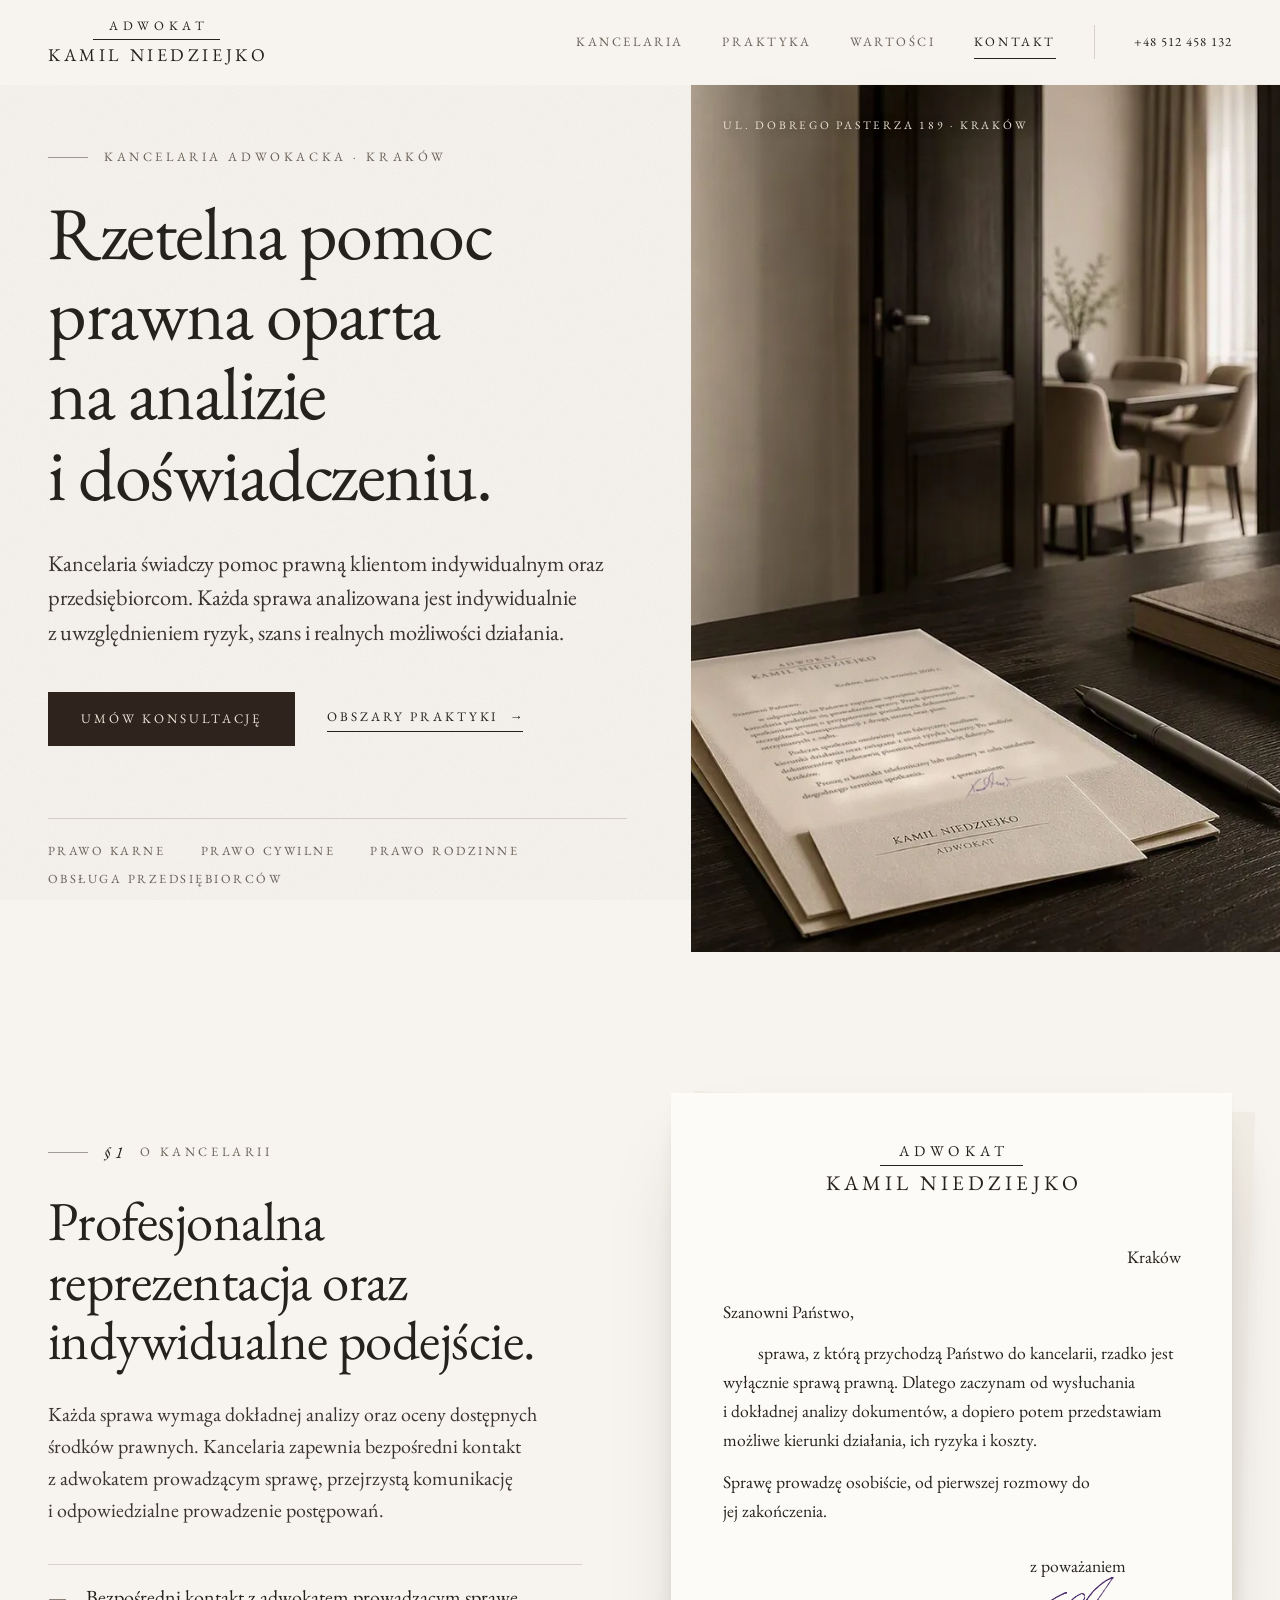
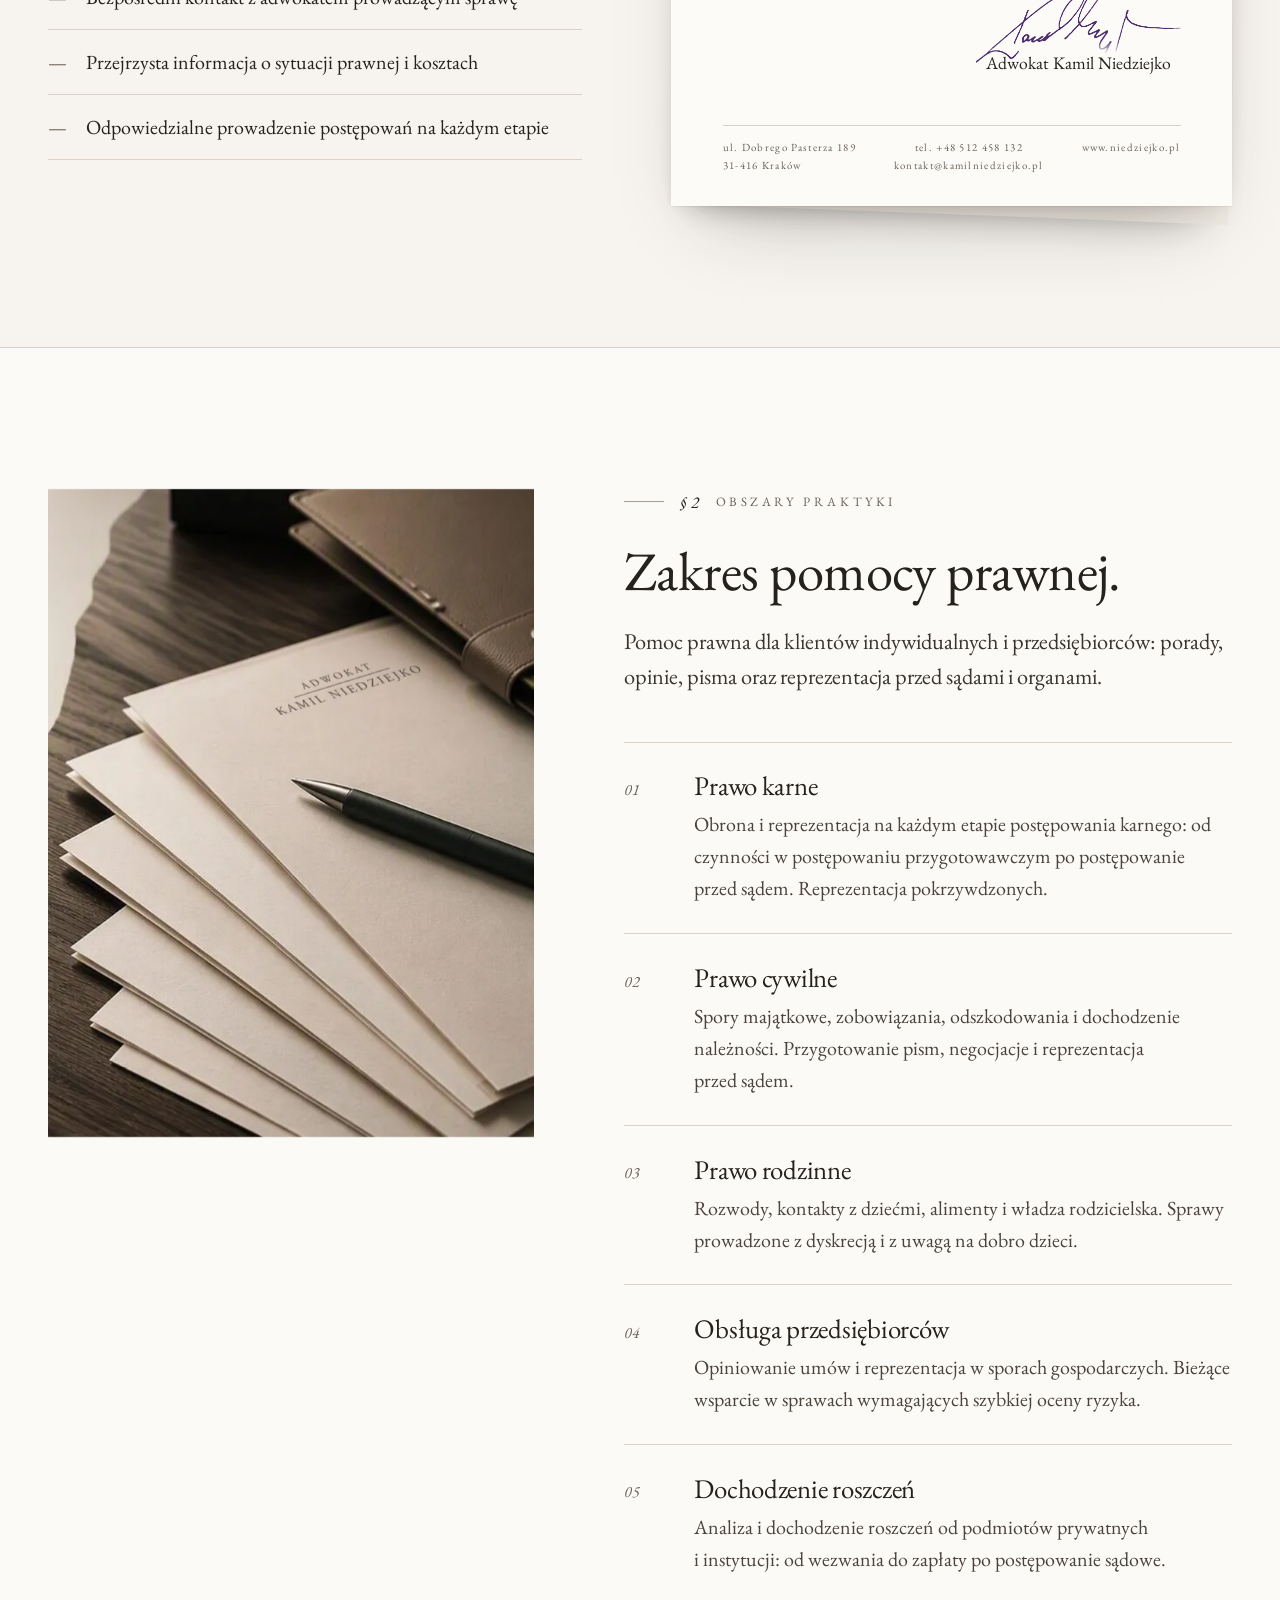
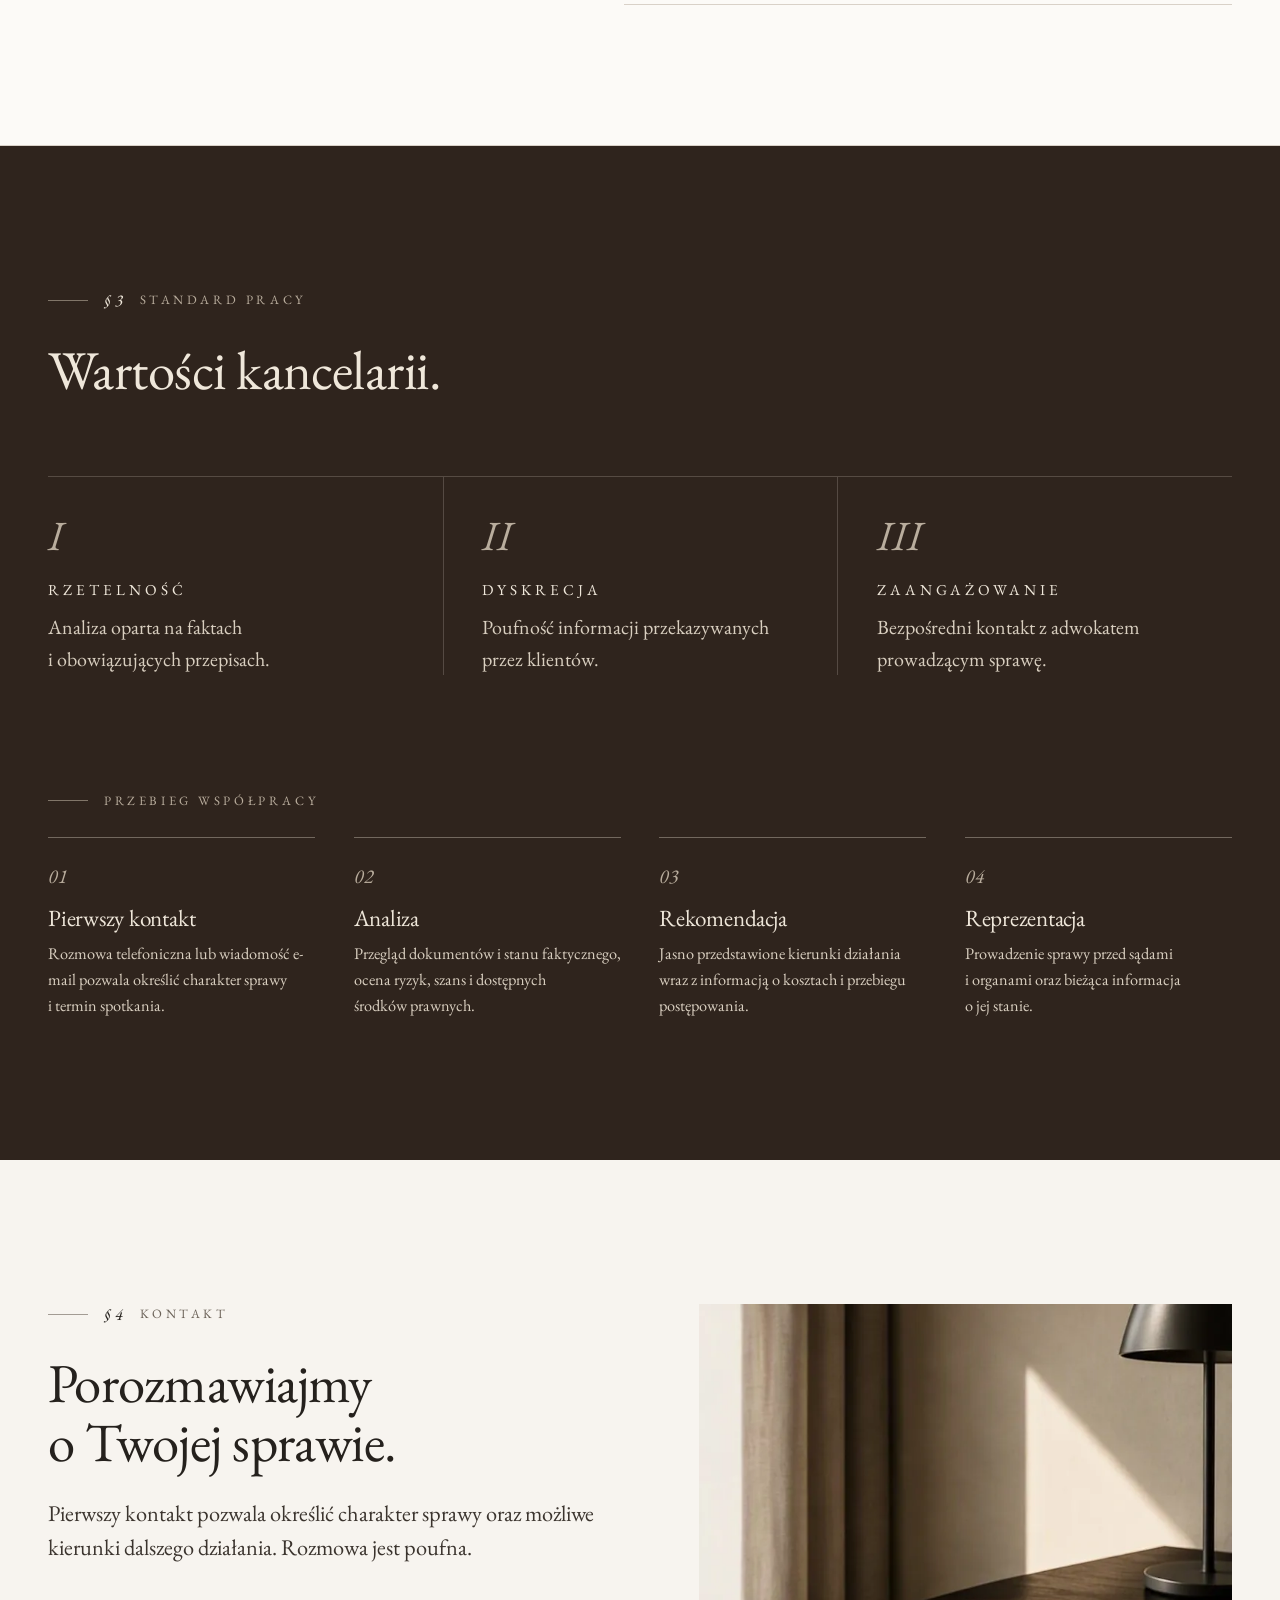
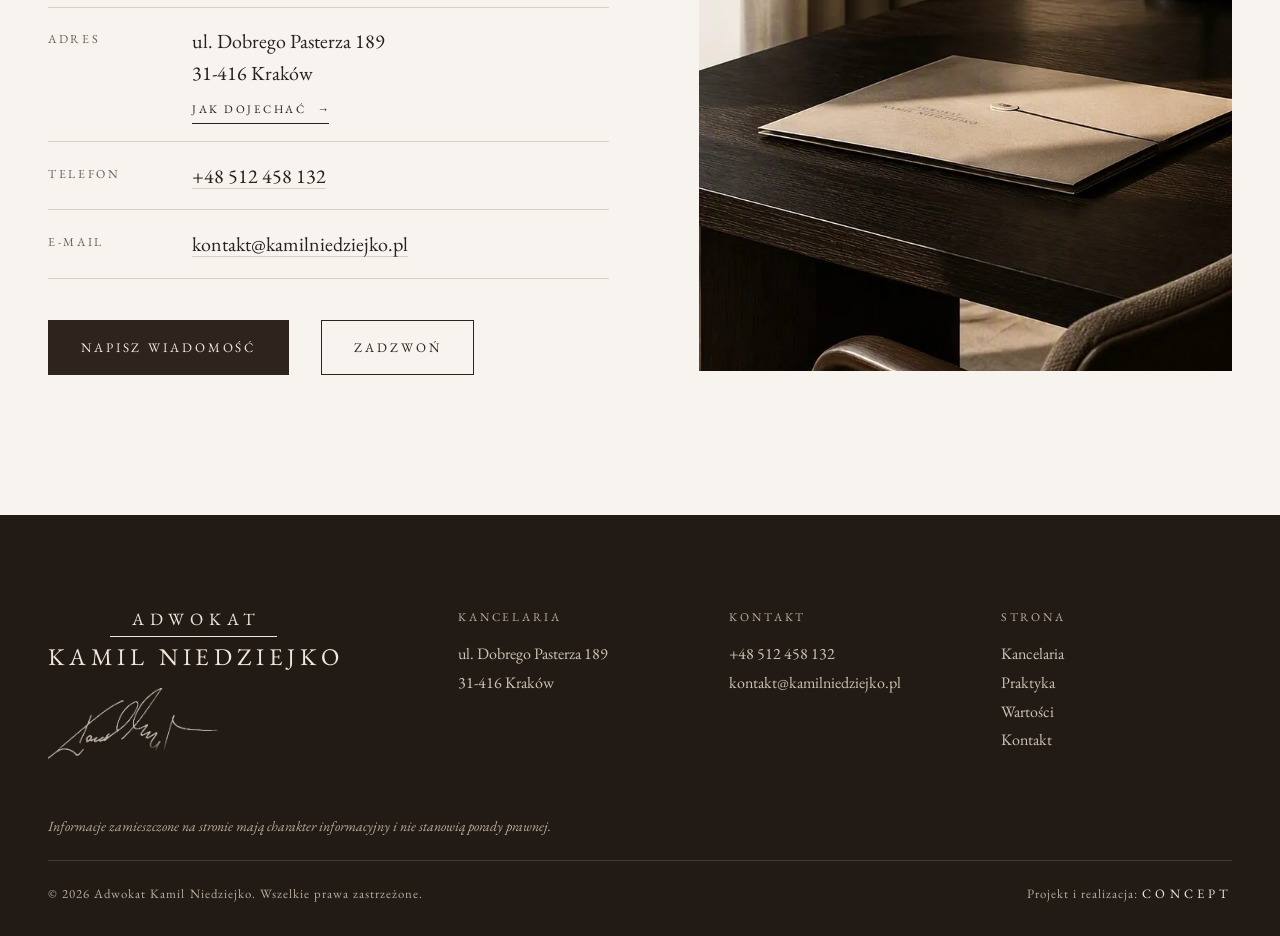
==== commit 99af9ff2: "T24: naprawa cache CSS, lokalne fonty, list z naglowkiem w hero - przyczyna rozsypanego ukladu: Clou" ====
--- a/index.html
+++ b/index.html
@@ -6,11 +6,10 @@
 <title>Adwokat Kamil Niedziejko | Kancelaria adwokacka w Krakowie</title>
 <meta name="description" content="Adwokat Kamil Niedziejko, Kraków. Rzetelna pomoc prawna dla klientów indywidualnych i przedsiębiorców: prawo karne, cywilne, rodzinne, dochodzenie roszczeń.">
 <script>document.documentElement.classList.add('js')</script>
-<link rel="preconnect" href="https://fonts.googleapis.com">
-<link rel="preconnect" href="https://fonts.gstatic.com" crossorigin>
-<link href="https://fonts.googleapis.com/css2?family=EB+Garamond:ital,wght@0,400;0,500;1,400&display=swap" rel="stylesheet">
-<link rel="preload" as="image" href="assets/images/web/hero-card-760.webp" imagesrcset="assets/images/web/hero-card-760.webp 760w, assets/images/web/hero-card.webp 1152w" imagesizes="(max-width: 900px) 100vw, 46vw" fetchpriority="high">
-<link rel="stylesheet" href="assets/css/styles.css">
+<link rel="preload" href="assets/fonts/eb-garamond-latin.woff2" as="font" type="font/woff2" crossorigin>
+<link rel="preload" href="assets/fonts/eb-garamond-latin-ext.woff2" as="font" type="font/woff2" crossorigin>
+<link rel="preload" as="image" href="assets/images/web/hero-letter-760.webp" imagesrcset="assets/images/web/hero-letter-760.webp 760w, assets/images/web/hero-letter.webp 1152w" imagesizes="(max-width: 900px) 100vw, 46vw" fetchpriority="high">
+<link rel="stylesheet" href="assets/css/styles.css?v=f2b0f399b7">
 <link rel="icon" href="favicon.ico" sizes="any">
 <link rel="icon" type="image/svg+xml" href="favicon.svg">
 <link rel="apple-touch-icon" href="assets/icons/apple-touch-icon.png">
@@ -78,8 +77,8 @@
     </div>
     <figure class="hero-media">
       <picture>
-        <source type="image/webp" srcset="assets/images/web/hero-card-760.webp 760w, assets/images/web/hero-card.webp 1152w" sizes="(max-width: 900px) 100vw, 46vw">
-        <img src="assets/images/web/hero-card.jpg" srcset="assets/images/web/hero-card-760.jpg 760w, assets/images/web/hero-card.jpg 1152w" sizes="(max-width: 900px) 100vw, 46vw" alt="Pismo na papierze firmowym i wizytówka z nazwiskiem Kamil Niedziejko, adwokat, na ciemnym biurku" width="1152" height="1536" fetchpriority="high" decoding="async">
+        <source type="image/webp" srcset="assets/images/web/hero-letter-760.webp 760w, assets/images/web/hero-letter.webp 1152w" sizes="(max-width: 900px) 100vw, 46vw">
+        <img src="assets/images/web/hero-letter.jpg" srcset="assets/images/web/hero-letter-760.jpg 760w, assets/images/web/hero-letter.jpg 1152w" sizes="(max-width: 900px) 100vw, 46vw" alt="Pismo na papierze firmowym i wizytówka z nazwiskiem Kamil Niedziejko, adwokat, na ciemnym biurku" width="1152" height="1536" fetchpriority="high" decoding="async">
       </picture>
       <figcaption>ul. Dobrego Pasterza 189 &middot; Kraków</figcaption>
     </figure>
@@ -257,6 +256,6 @@
   </div>
 </footer>
 
-<script src="assets/js/main.js" defer></script>
+<script src="assets/js/main.js?v=bae329b0e7" defer></script>
 </body>
 </html>
--- a/assets/css/styles.css
+++ b/assets/css/styles.css
@@ -1,5 +1,19 @@
 /* Adwokat Kamil Niedziejko - identyfikacja oparta na papierze firmowym kancelarii.
    Garamond (jak na piśmie), papier, espresso; fiolet wyłącznie dla atramentu podpisu. */
+
+/* EB Garamond (SIL OFL 1.1, assets/fonts/OFL.txt) - hosted locally, no third-party requests */
+@font-face { font-family: "EB Garamond"; font-style: normal; font-weight: 400 500; font-display: swap;
+  src: url("../fonts/eb-garamond-latin-ext.woff2") format("woff2");
+  unicode-range: U+0100-02BA, U+02BD-02C5, U+02C7-02CC, U+02CE-02D7, U+02DD-02FF, U+0304, U+0308, U+0329, U+1D00-1DBF, U+1E00-1E9F, U+1EF2-1EFF, U+2020, U+20A0-20AB, U+20AD-20C0, U+2113, U+2C60-2C7F, U+A720-A7FF; }
+@font-face { font-family: "EB Garamond"; font-style: normal; font-weight: 400 500; font-display: swap;
+  src: url("../fonts/eb-garamond-latin.woff2") format("woff2");
+  unicode-range: U+0000-00FF, U+0131, U+0152-0153, U+02BB-02BC, U+02C6, U+02DA, U+02DC, U+0304, U+0308, U+0329, U+2000-206F, U+20AC, U+2122, U+2191, U+2193, U+2212, U+2215, U+FEFF, U+FFFD; }
+@font-face { font-family: "EB Garamond"; font-style: italic; font-weight: 400; font-display: swap;
+  src: url("../fonts/eb-garamond-italic-latin-ext.woff2") format("woff2");
+  unicode-range: U+0100-02BA, U+02BD-02C5, U+02C7-02CC, U+02CE-02D7, U+02DD-02FF, U+0304, U+0308, U+0329, U+1D00-1DBF, U+1E00-1E9F, U+1EF2-1EFF, U+2020, U+20A0-20AB, U+20AD-20C0, U+2113, U+2C60-2C7F, U+A720-A7FF; }
+@font-face { font-family: "EB Garamond"; font-style: italic; font-weight: 400; font-display: swap;
+  src: url("../fonts/eb-garamond-italic-latin.woff2") format("woff2");
+  unicode-range: U+0000-00FF, U+0131, U+0152-0153, U+02BB-02BC, U+02C6, U+02DA, U+02DC, U+0304, U+0308, U+0329, U+2000-206F, U+20AC, U+2122, U+2191, U+2193, U+2212, U+2215, U+FEFF, U+FFFD; }
 
 :root {
   --paper: #f7f4ef;
@@ -55,7 +69,7 @@
   background-image: url("data:image/svg+xml,%3Csvg xmlns='http://www.w3.org/2000/svg' width='220' height='220'%3E%3Cfilter id='n'%3E%3CfeTurbulence type='fractalNoise' baseFrequency='.85' numOctaves='3' stitchTiles='stitch'/%3E%3CfeColorMatrix values='0 0 0 0 .15 0 0 0 0 .12 0 0 0 0 .1 0 0 0 1 0'/%3E%3C/filter%3E%3Crect width='100%25' height='100%25' filter='url(%23n)'/%3E%3C/svg%3E");
 }
 
-img { display: block; max-width: 100%; height: auto; }
+img, picture { display: block; max-width: 100%; height: auto; }
 figure { margin: 0; }
 ul, ol { list-style: none; }
 a { color: inherit; text-decoration: none; }
@@ -193,7 +207,7 @@
 
 /* ---------- about + letter ---------- */
 
-.about { padding: var(--section) 0; }
+.about { padding: var(--section) 0; overflow-x: clip; }
 .about-grid { display: grid; grid-template-columns: minmax(0, 1fr) minmax(0, 1.05fr); gap: clamp(3rem, 7vw, 7rem); align-items: center; }
 .about-copy h2 { max-width: 12em; }
 .about-copy > p:not(.eyebrow) { margin-top: 1.8rem; max-width: 32em; color: #3b342e; }
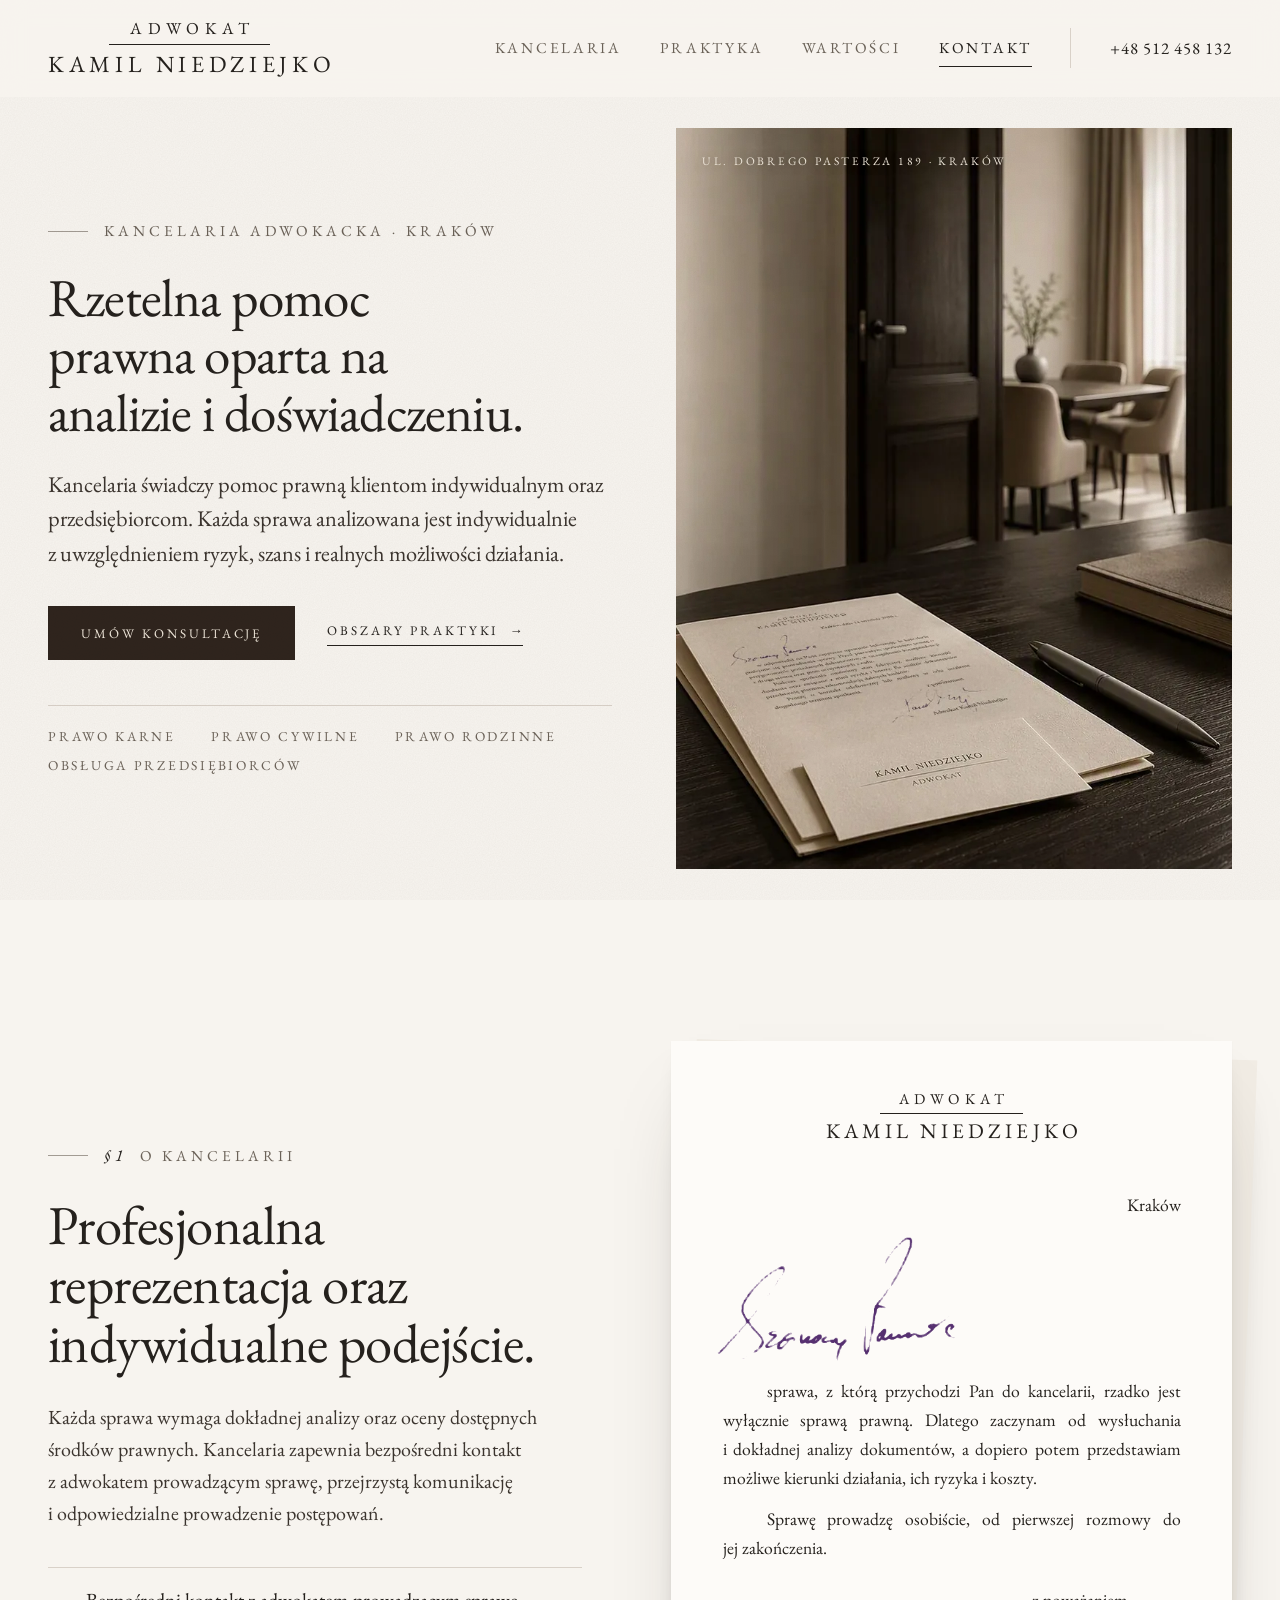
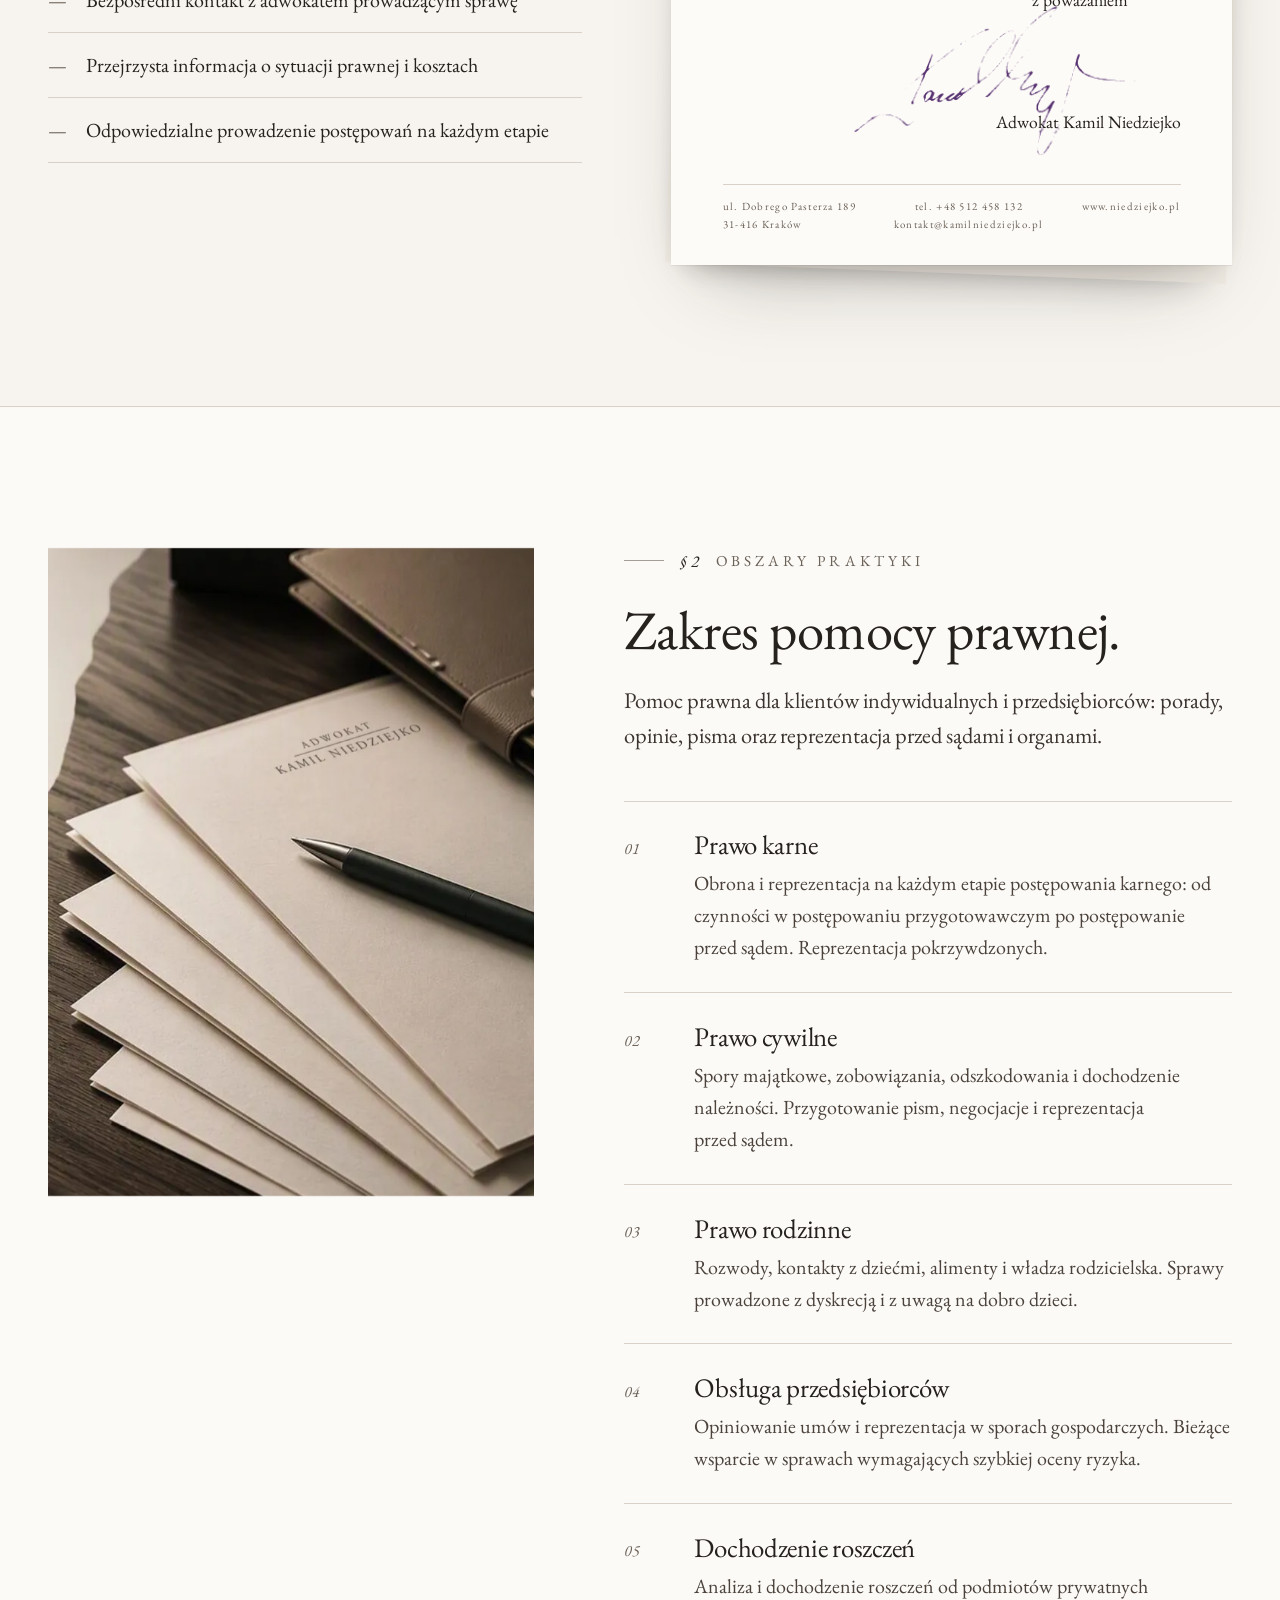
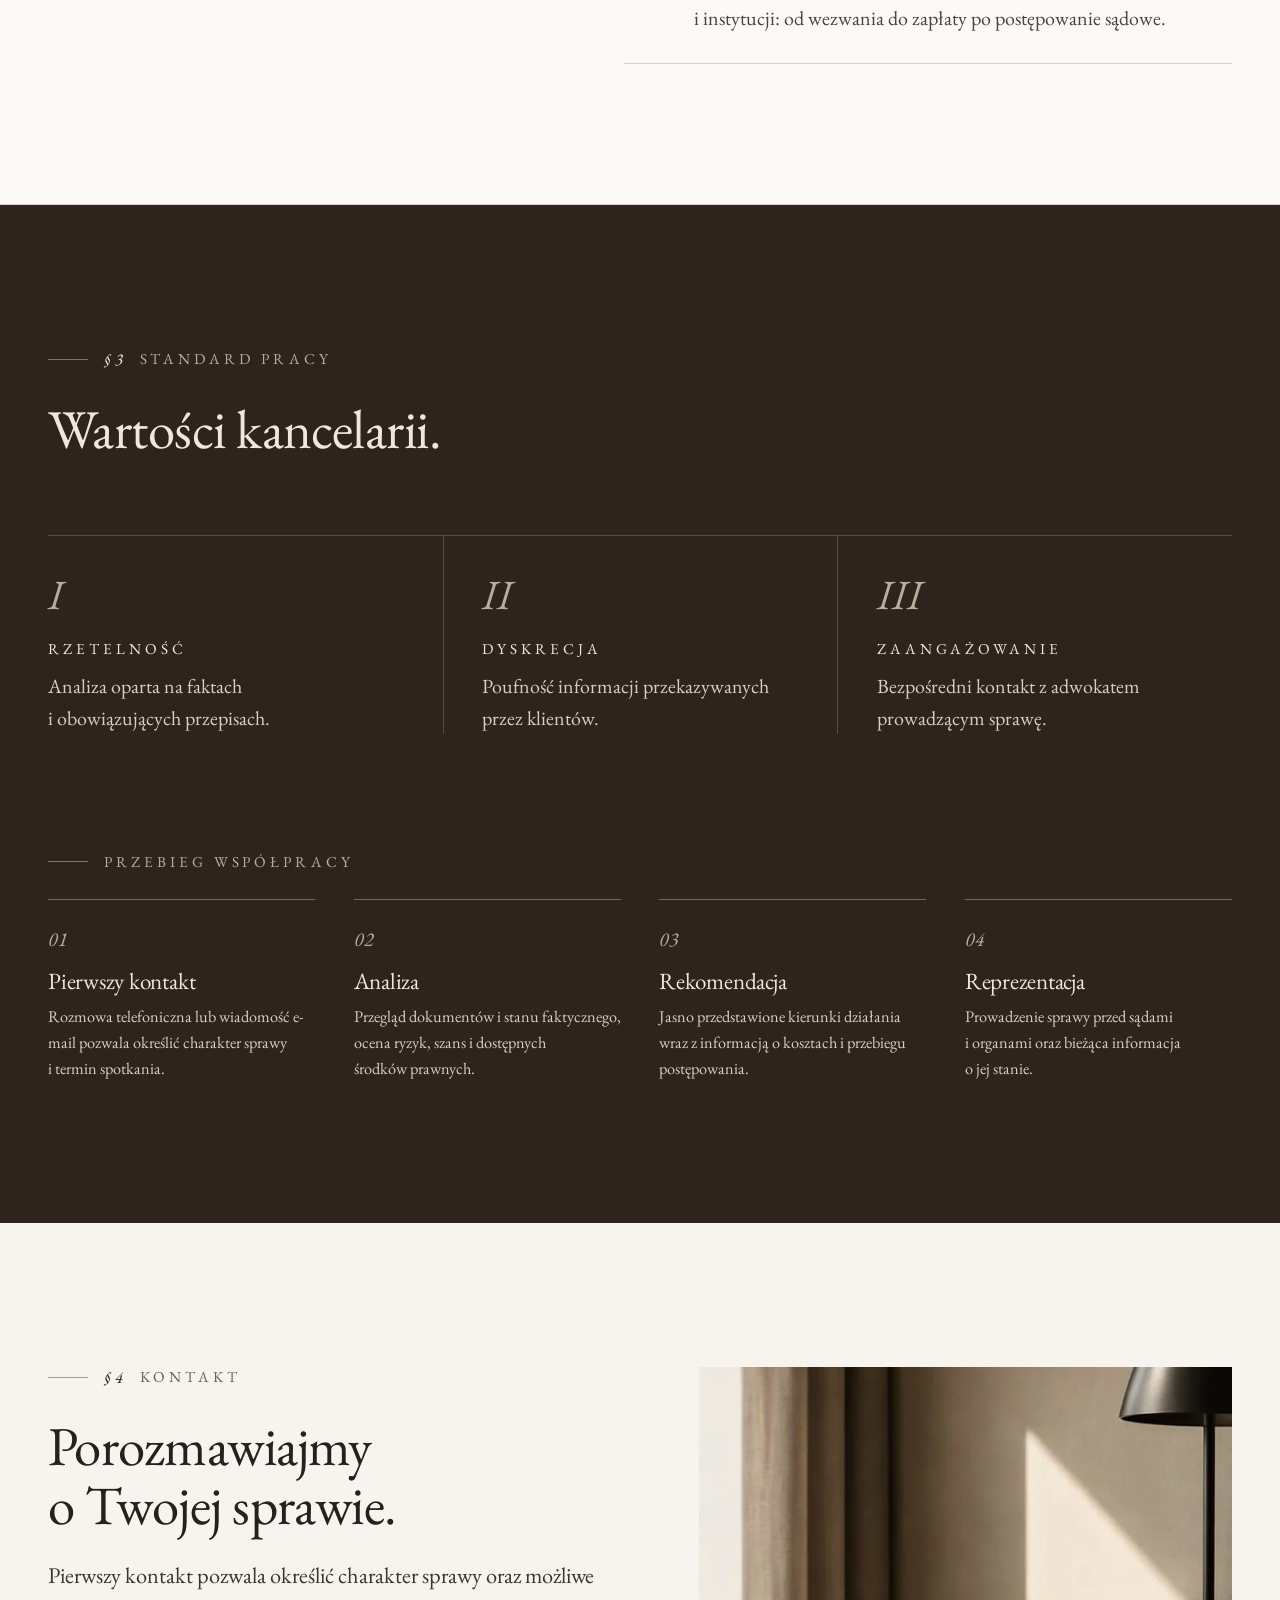
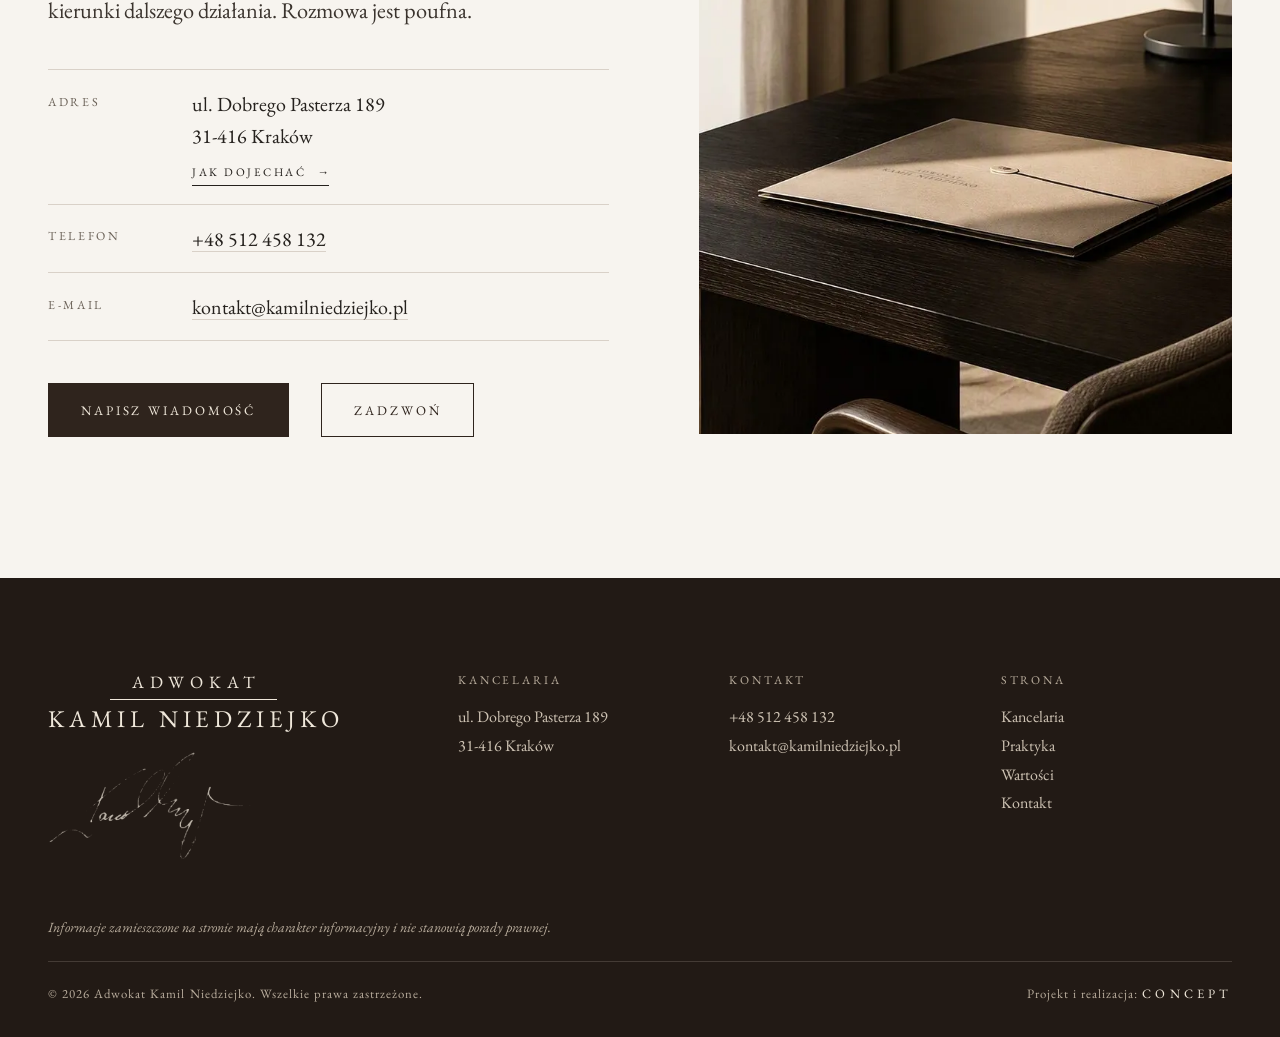
==== commit 621ceca2: "T25: hero w jednym ekranie, list w stylu Kamila, justowanie - hero miesci sie w pierwszym ekranie ra" ====
--- a/index.html
+++ b/index.html
@@ -8,8 +8,8 @@
 <script>document.documentElement.classList.add('js')</script>
 <link rel="preload" href="assets/fonts/eb-garamond-latin.woff2" as="font" type="font/woff2" crossorigin>
 <link rel="preload" href="assets/fonts/eb-garamond-latin-ext.woff2" as="font" type="font/woff2" crossorigin>
-<link rel="preload" as="image" href="assets/images/web/hero-letter-760.webp" imagesrcset="assets/images/web/hero-letter-760.webp 760w, assets/images/web/hero-letter.webp 1152w" imagesizes="(max-width: 900px) 100vw, 46vw" fetchpriority="high">
-<link rel="stylesheet" href="assets/css/styles.css?v=f2b0f399b7">
+<link rel="preload" as="image" href="assets/images/web/hero-letter-760.webp" imagesrcset="assets/images/web/hero-letter-760.webp 760w, assets/images/web/hero-letter.webp 1152w" imagesizes="(max-width: 900px) 100vw, 40vw" fetchpriority="high">
+<link rel="stylesheet" href="assets/css/styles.css?v=a0a3813475">
 <link rel="icon" href="favicon.ico" sizes="any">
 <link rel="icon" type="image/svg+xml" href="favicon.svg">
 <link rel="apple-touch-icon" href="assets/icons/apple-touch-icon.png">
@@ -60,8 +60,9 @@
 <main id="tresc">
 
   <section class="hero" id="top">
+    <div class="container hero-grid">
     <div class="hero-copy">
-      <p class="eyebrow reveal">Kancelaria adwokacka &middot; Kraków</p>
+      <p class="eyebrow reveal">Kancelaria adwokacka&nbsp;&middot; Kraków</p>
       <h1 class="reveal">Rzetelna pomoc prawna oparta na analizie i&nbsp;doświadczeniu.</h1>
       <p class="lead reveal">Kancelaria świadczy pomoc prawną klientom indywidualnym oraz przedsiębiorcom. Każda sprawa analizowana jest indywidualnie z&nbsp;uwzględnieniem ryzyk, szans i&nbsp;realnych możliwości działania.</p>
       <div class="actions reveal">
@@ -77,11 +78,12 @@
     </div>
     <figure class="hero-media">
       <picture>
-        <source type="image/webp" srcset="assets/images/web/hero-letter-760.webp 760w, assets/images/web/hero-letter.webp 1152w" sizes="(max-width: 900px) 100vw, 46vw">
-        <img src="assets/images/web/hero-letter.jpg" srcset="assets/images/web/hero-letter-760.jpg 760w, assets/images/web/hero-letter.jpg 1152w" sizes="(max-width: 900px) 100vw, 46vw" alt="Pismo na papierze firmowym i wizytówka z nazwiskiem Kamil Niedziejko, adwokat, na ciemnym biurku" width="1152" height="1536" fetchpriority="high" decoding="async">
+        <source type="image/webp" srcset="assets/images/web/hero-letter-760.webp 760w, assets/images/web/hero-letter.webp 1152w" sizes="(max-width: 900px) 100vw, 40vw">
+        <img src="assets/images/web/hero-letter.jpg" srcset="assets/images/web/hero-letter-760.jpg 760w, assets/images/web/hero-letter.jpg 1152w" sizes="(max-width: 900px) 100vw, 40vw" alt="Pismo na papierze firmowym i wizytówka z nazwiskiem Kamil Niedziejko, adwokat, na ciemnym biurku" width="1152" height="1536" fetchpriority="high" decoding="async">
       </picture>
       <figcaption>ul. Dobrego Pasterza 189 &middot; Kraków</figcaption>
     </figure>
+    </div>
   </section>
 
   <section class="about" id="o-kancelarii">
@@ -98,7 +100,7 @@
       </div>
 
       <div class="letter-wrap reveal">
-      <article class="letter" aria-label="List od adwokata">
+      <article class="letter" lang="pl" aria-label="List od adwokata">
         <header class="letter-head">
           <span class="lockup">
             <span class="lockup-top">Adwokat</span>
@@ -106,12 +108,12 @@
           </span>
         </header>
         <p class="letter-place">Kraków</p>
-        <p class="letter-salutation">Szanowni Państwo,</p>
-        <p>sprawa, z&nbsp;którą przychodzą Państwo do kancelarii, rzadko jest wyłącznie sprawą prawną. Dlatego zaczynam od wysłuchania i&nbsp;dokładnej analizy dokumentów, a&nbsp;dopiero potem przedstawiam możliwe kierunki działania, ich ryzyka i&nbsp;koszty.</p>
+        <p class="letter-salutation"><img src="assets/images/web/salutation-ink.png" alt="Szanowny Panie," width="373" height="197" loading="lazy" decoding="async"></p>
+        <p>sprawa, z&nbsp;którą przychodzi Pan do kancelarii, rzadko jest wyłącznie sprawą prawną. Dlatego zaczynam od wysłuchania i&nbsp;dokładnej analizy dokumentów, a&nbsp;dopiero potem przedstawiam możliwe kierunki działania, ich ryzyka i&nbsp;koszty.</p>
         <p>Sprawę prowadzę osobiście, od pierwszej rozmowy do jej zakończenia.</p>
         <div class="letter-sign">
           <p>z poważaniem</p>
-          <img src="assets/images/web/signature-ink.png" alt="Podpis Kamila Niedziejki" width="407" height="171" loading="lazy" decoding="async">
+          <img src="assets/images/web/signature-ink.png" alt="Podpis Kamila Niedziejki" width="604" height="315" loading="lazy" decoding="async">
           <p>Adwokat Kamil Niedziejko</p>
         </div>
         <footer class="letter-foot">
@@ -233,7 +235,7 @@
           <span class="lockup-top">Adwokat</span>
           <span class="lockup-name">Kamil Niedziejko</span>
         </span>
-        <img class="footer-signature" src="assets/images/web/signature-paper.png" alt="" width="407" height="171" loading="lazy" decoding="async">
+        <img class="footer-signature" src="assets/images/web/signature-paper.png" alt="" width="604" height="315" loading="lazy" decoding="async">
       </div>
       <div class="footer-col">
         <h2>Kancelaria</h2>
--- a/assets/css/styles.css
+++ b/assets/css/styles.css
@@ -29,10 +29,10 @@
   --violet: #4b2d6e;
 
   --serif: "EB Garamond", "Adobe Garamond Pro", Garamond, "Times New Roman", serif;
-  --container: 1240px;
+  --container: 1360px;
   --gutter: clamp(1.25rem, 4vw, 3rem);
   --section: clamp(5rem, 11vw, 9.5rem);
-  --header-h: 84px;
+  --header-h: 96px;
   --ease: cubic-bezier(.2, .7, .2, 1);
 }
 
@@ -88,7 +88,7 @@
 /* ---------- type ---------- */
 
 h1, h2, h3 { font-weight: 400; line-height: 1.08; letter-spacing: -.01em; text-wrap: balance; }
-h1 { font-size: clamp(2.6rem, 1.6rem + 3.8vw, 5.2rem); letter-spacing: -.02em; }
+h1 { font-size: clamp(2.4rem, 1.4rem + 2.4vw, 4rem); letter-spacing: -.015em; }
 h2 { font-size: clamp(2.1rem, 1.5rem + 2.4vw, 3.6rem); }
 h3 { font-size: clamp(1.4rem, 1.2rem + .6vw, 1.75rem); }
 p { text-wrap: pretty; }
@@ -96,7 +96,7 @@
 .eyebrow {
   display: flex; align-items: center; gap: 1rem;
   margin-bottom: 1.6rem;
-  font-size: .8rem; letter-spacing: .28em; text-transform: uppercase;
+  font-size: .95rem; letter-spacing: .26em; text-transform: uppercase;
   color: var(--muted);
 }
 .eyebrow::before { content: ""; width: 2.5rem; height: 1px; background: currentColor; opacity: .6; }
@@ -119,7 +119,7 @@
 }
 .lockup-name { font-size: 1em; letter-spacing: .2em; margin-right: -.2em; }
 
-.lockup--header { font-size: 1.12rem; }
+.lockup--header { font-size: 1.45rem; }
 .lockup--footer { font-size: 1.5rem; color: var(--cream); }
 
 /* ---------- buttons & links ---------- */
@@ -164,43 +164,47 @@
 
 .site-nav { display: flex; align-items: center; gap: 2.4rem; }
 .site-nav a {
-  font-size: .8rem; letter-spacing: .2em; text-transform: uppercase; color: var(--muted);
+  font-size: .95rem; letter-spacing: .18em; text-transform: uppercase; color: var(--muted);
   padding: .4rem 0;
   background: linear-gradient(var(--ink), var(--ink)) 0 100% / 0 1px no-repeat;
   transition: color .3s, background-size .35s var(--ease);
 }
 .site-nav a:hover, .site-nav a.is-active { color: var(--ink); background-size: 100% 1px; }
-.site-nav .nav-phone { letter-spacing: .08em; color: var(--ink); padding-left: 2.4rem; border-left: 1px solid var(--line); background: none; }
+.site-nav .nav-phone { font-size: 1.05rem; letter-spacing: .06em; color: var(--ink); padding-left: 2.4rem; border-left: 1px solid var(--line); background: none; }
 .site-nav .nav-phone:hover { color: var(--violet); }
 
 .nav-toggle { display: none; }
 
 /* ---------- hero ---------- */
 
+/* hero fits the first screen: header + copy + the whole photo, card included */
 .hero {
-  display: grid;
-  grid-template-columns: minmax(0, 1fr) 46vw;
-  min-height: 100svh;
-  padding-top: var(--header-h);
-}
-.hero-copy {
-  align-self: center;
-  padding: clamp(3rem, 7vh, 6rem) clamp(2rem, 5vw, 6rem) clamp(3rem, 7vh, 6rem) max(var(--gutter), (100vw - var(--container)) / 2);
-}
-.hero h1 { max-width: 12.5em; }
-.hero .lead { margin-top: 2rem; }
+  height: 100svh; min-height: 600px;
+  padding: calc(var(--header-h) + clamp(1rem, 3.5vh, 2.75rem)) 0 clamp(1rem, 3.5vh, 2.75rem);
+}
+.hero-grid {
+  height: 100%;
+  display: grid; grid-template-columns: minmax(0, 1fr) auto;
+  gap: clamp(2.5rem, 5vw, 6rem); align-items: center;
+}
+.hero h1 { max-width: 13em; }
+.hero .lead { margin-top: 1.6rem; }
+.hero .actions { margin-top: 2.2rem; }
 .hero-areas {
   display: flex; flex-wrap: wrap; gap: .5rem 2.2rem;
-  margin-top: clamp(3rem, 8vh, 5rem); padding-top: 1.4rem;
+  margin-top: clamp(1.8rem, 5vh, 3.2rem); padding-top: 1.2rem;
   border-top: 1px solid var(--line);
-  font-size: .78rem; letter-spacing: .2em; text-transform: uppercase; color: var(--muted);
-}
-
-.hero-media { position: relative; overflow: hidden; background: var(--espresso); }
+  font-size: .85rem; letter-spacing: .2em; text-transform: uppercase; color: var(--muted);
+}
+@media (min-width: 901px) and (max-height: 780px) {
+  .hero-areas { display: none; }
+}
+
+.hero-media { position: relative; height: 100%; aspect-ratio: 3 / 4; max-width: 44vw; overflow: hidden; background: var(--espresso); }
 .hero-media picture, .hero-media img { width: 100%; height: 100%; }
 .hero-media img { object-fit: cover; object-position: 50% 100%; }
 .hero-media figcaption {
-  position: absolute; left: 2rem; top: 2rem;
+  position: absolute; left: 1.6rem; top: 1.5rem;
   font-size: .72rem; letter-spacing: .24em; text-transform: uppercase; color: var(--cream);
   text-shadow: 0 1px 12px rgba(0, 0, 0, .35);
 }
@@ -236,12 +240,19 @@
 }
 .letter-head { display: flex; justify-content: center; margin-bottom: clamp(2rem, 4vw, 3rem); font-size: clamp(1.05rem, .9rem + .5vw, 1.4rem); }
 .letter-place { text-align: right; margin-bottom: 1.6rem; }
-.letter-salutation { margin-bottom: .8rem; }
+.letter p { text-align: justify; hyphens: auto; -webkit-hyphens: auto; }
+.letter-place, .letter-salutation { text-align: left; }
+.letter-place { text-align: right !important; }
+/* handwritten salutation and signature: oversized, as in Kamil's letters */
+.letter-salutation { margin: -.6rem 0 .4rem -.5rem; }
+.letter-salutation img { width: min(52%, 250px); }
 .letter p + p:not(.letter-place):not(.letter-salutation) { margin-top: .8rem; }
-.letter-salutation + p { text-indent: 2em; }
-.letter-sign { margin: 1.6rem 0 0 auto; width: max-content; text-align: center; }
-.letter-sign p + p { margin-top: 0; }
-.letter-sign img { width: clamp(150px, 16vw, 210px); margin: -.2rem auto -.9rem; }
+.letter > p:not(.letter-place):not(.letter-salutation) { text-indent: 2.5em; }
+.letter-sign { margin: 1.4rem 0 0 auto; width: max(min(64%, 330px), min(80%, 260px)); }
+.letter-sign p { text-align: right; }
+.letter-sign p:first-child { padding-right: 18%; }
+.letter-sign img { width: 100%; margin: -.6rem 0 -17% -12%; position: relative; z-index: 1; }
+.letter-sign p:last-child { position: relative; }
 .letter-foot {
   display: flex; justify-content: space-between; gap: 1rem;
   margin-top: clamp(2rem, 4vw, 3rem); padding-top: .8rem;
@@ -309,7 +320,7 @@
 .site-footer a:hover { color: var(--sheet); }
 .footer-top { display: grid; grid-template-columns: 1.6fr repeat(3, 1fr); gap: 2.5rem; align-items: start; }
 .footer-brand { display: flex; flex-direction: column; align-items: flex-start; }
-.footer-signature { width: 170px; margin-top: 1.2rem; opacity: .75; }
+.footer-signature { width: 210px; margin-top: 1.2rem; opacity: .75; }
 .footer-col h2 { font-size: .74rem; letter-spacing: .24em; text-transform: uppercase; color: var(--cream-muted); margin-bottom: 1rem; font-weight: 400; }
 .footer-col p { line-height: 1.8; }
 .footer-note { margin-top: 3.5rem; font-size: .88rem; font-style: italic; color: var(--cream-muted); }
@@ -346,9 +357,9 @@
 }
 
 @media (max-width: 900px) {
-  :root { --header-h: 68px; }
-
-  .lockup--header { font-size: .98rem; }
+  :root { --header-h: 72px; }
+
+  .lockup--header { font-size: 1.12rem; }
 
   .nav-toggle {
     display: inline-flex; align-items: center; gap: .8rem;
@@ -376,9 +387,10 @@
   .site-nav a { padding: 1rem 0; border-bottom: 1px solid var(--line); font-size: .9rem; background: none; }
   .site-nav .nav-phone { padding-left: 0; border-left: 0; border-bottom: 0; margin-top: .6rem; }
 
-  .hero { grid-template-columns: 1fr; min-height: 0; }
-  .hero-copy { padding: 3.5rem var(--gutter) 3rem; }
-  .hero-media { aspect-ratio: 4 / 5; max-height: 80svh; }
+  .hero { height: auto; min-height: 0; padding: var(--header-h) 0 0; }
+  .hero-grid { display: block; width: 100%; }
+  .hero-copy { padding: 3rem var(--gutter) 3rem; }
+  .hero-media { height: auto; width: 100%; max-width: none; aspect-ratio: 4 / 5; max-height: 85svh; }
   .hero-media figcaption { left: var(--gutter); top: auto; bottom: 1.4rem; }
 
   .about-grid, .practice-grid, .contact-grid { grid-template-columns: 1fr; }
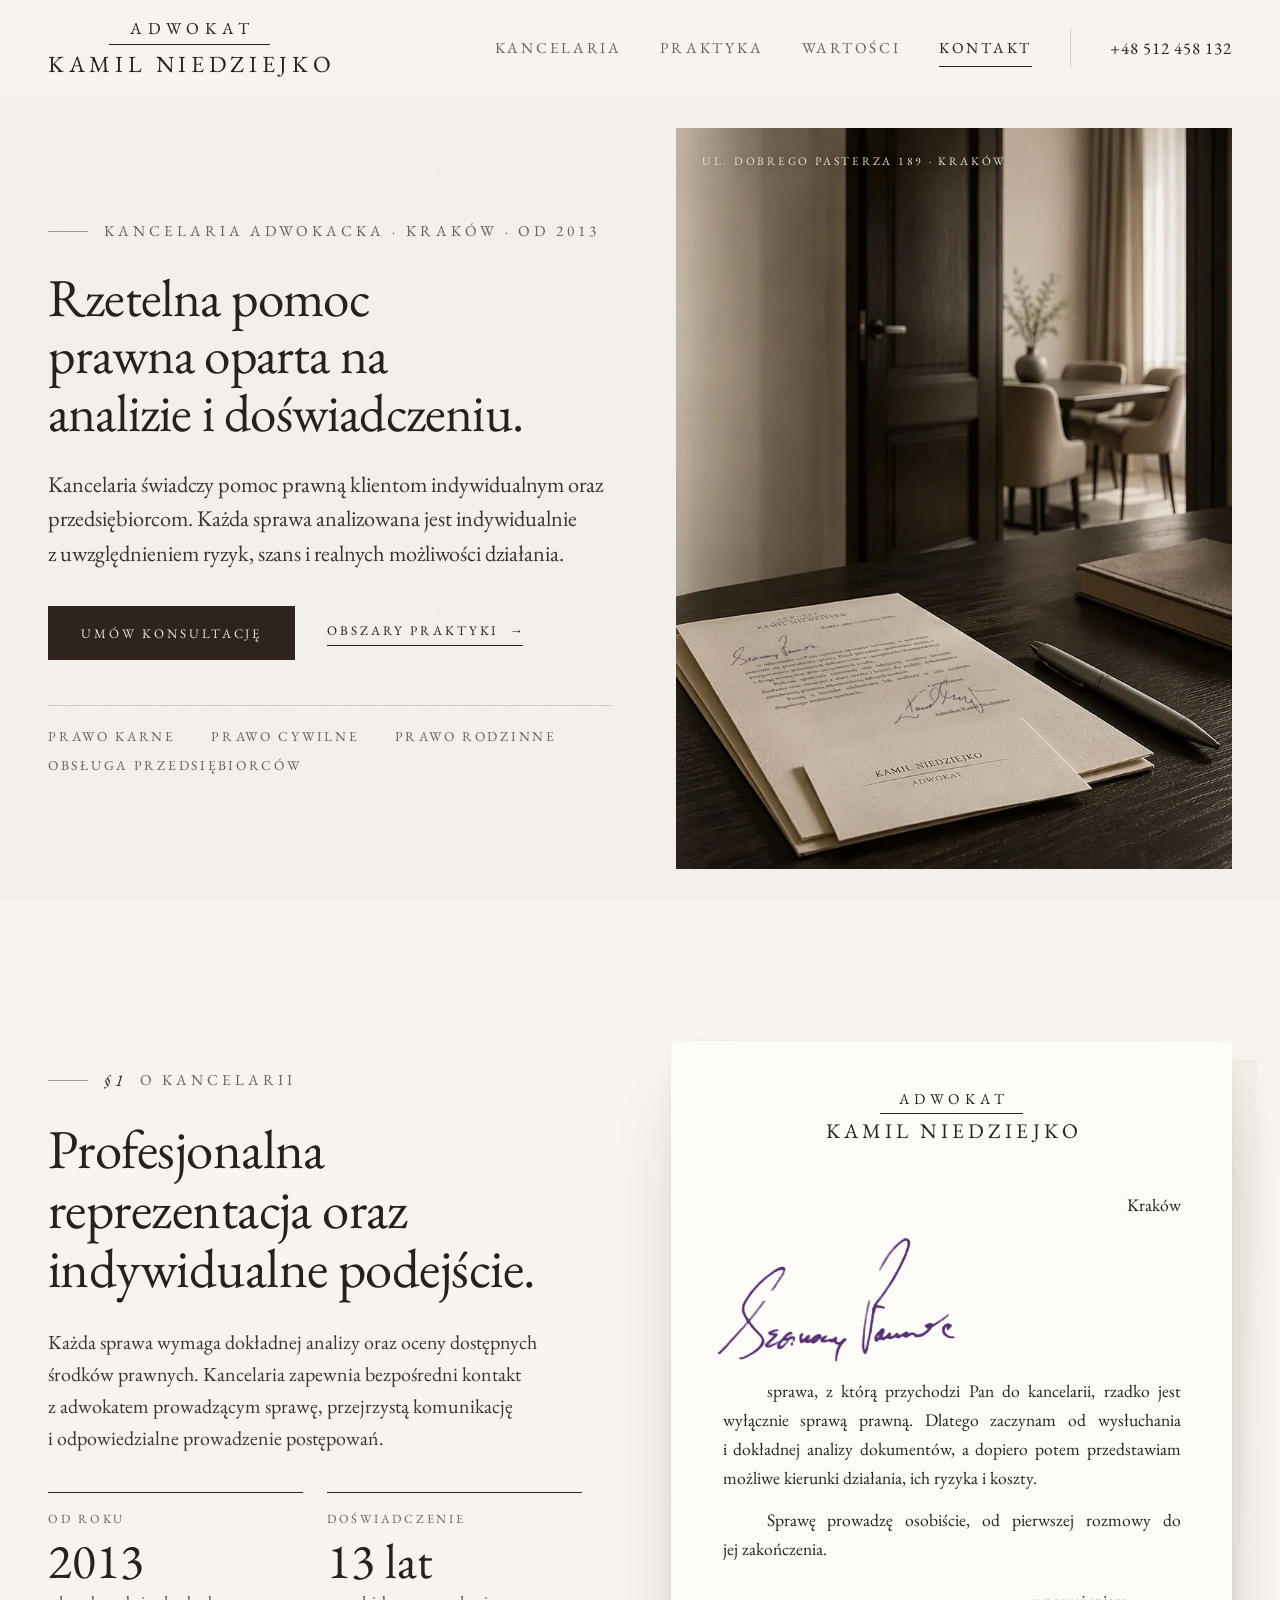
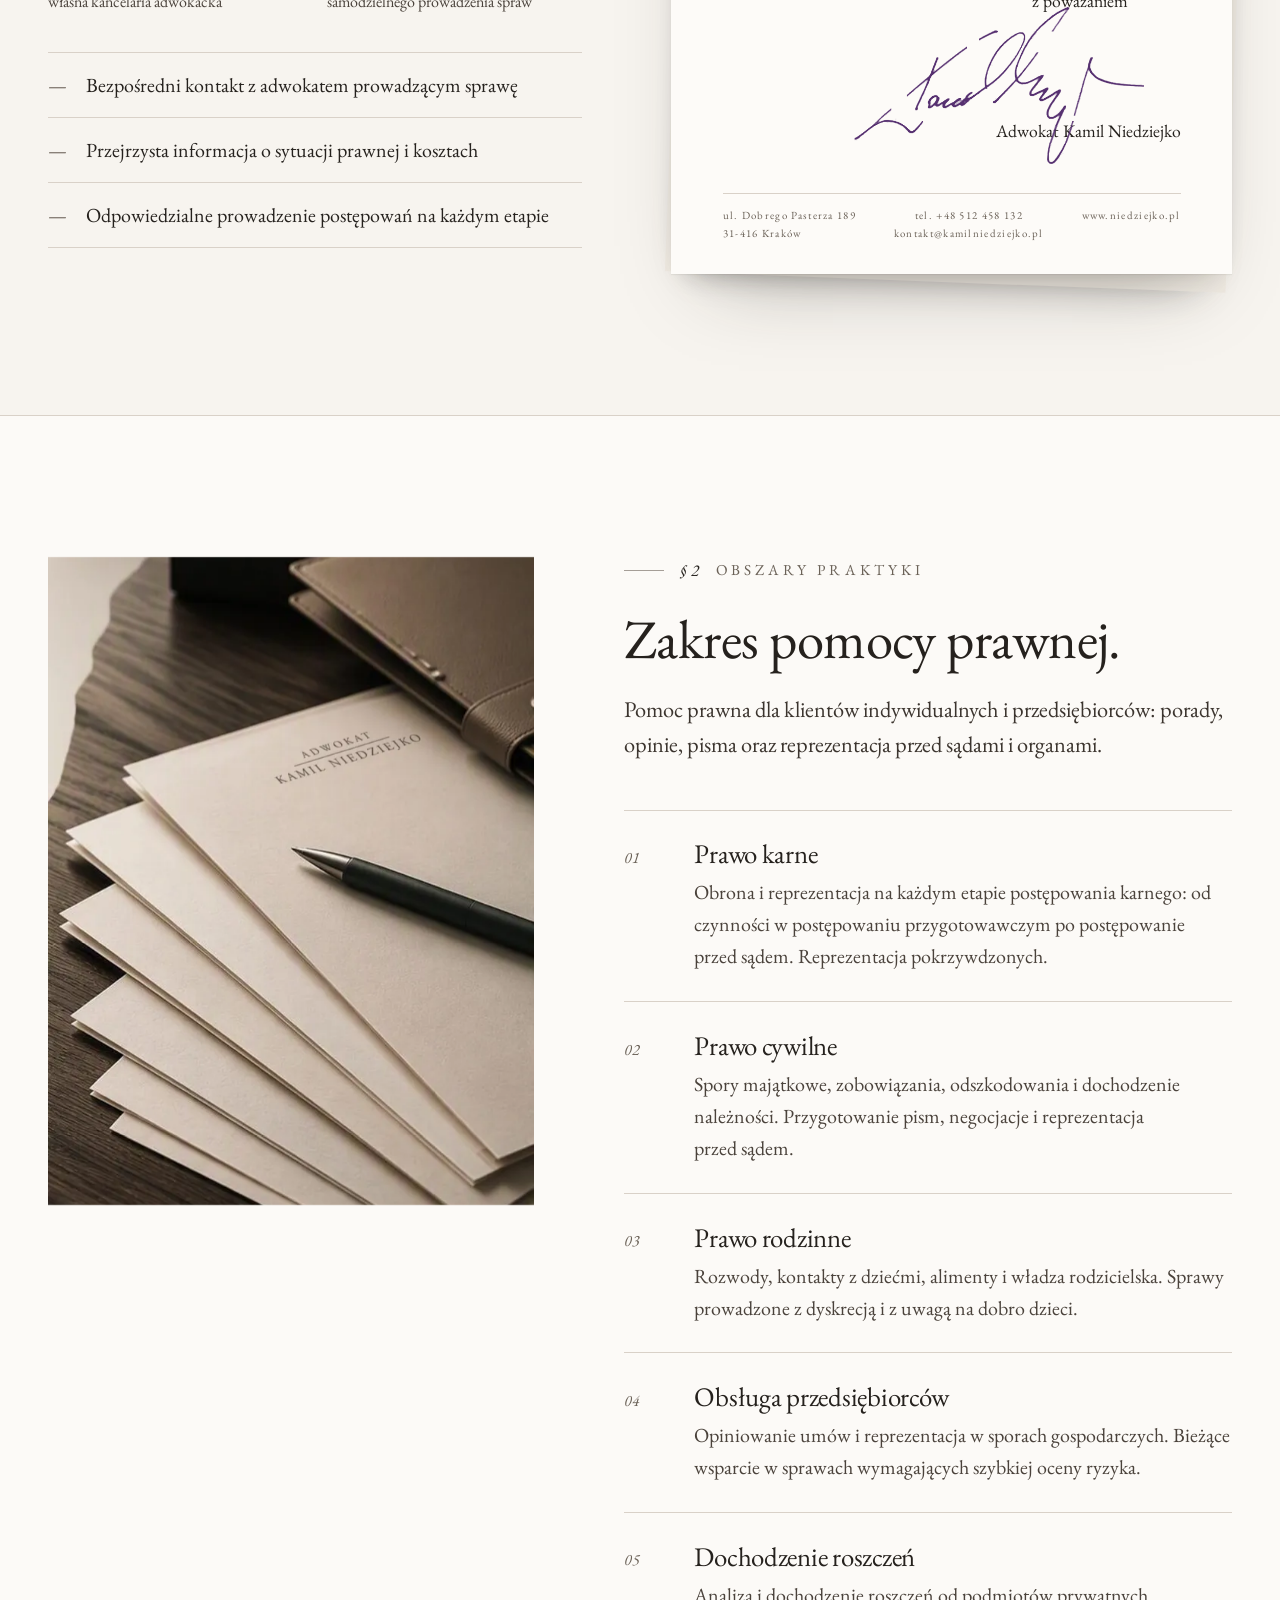
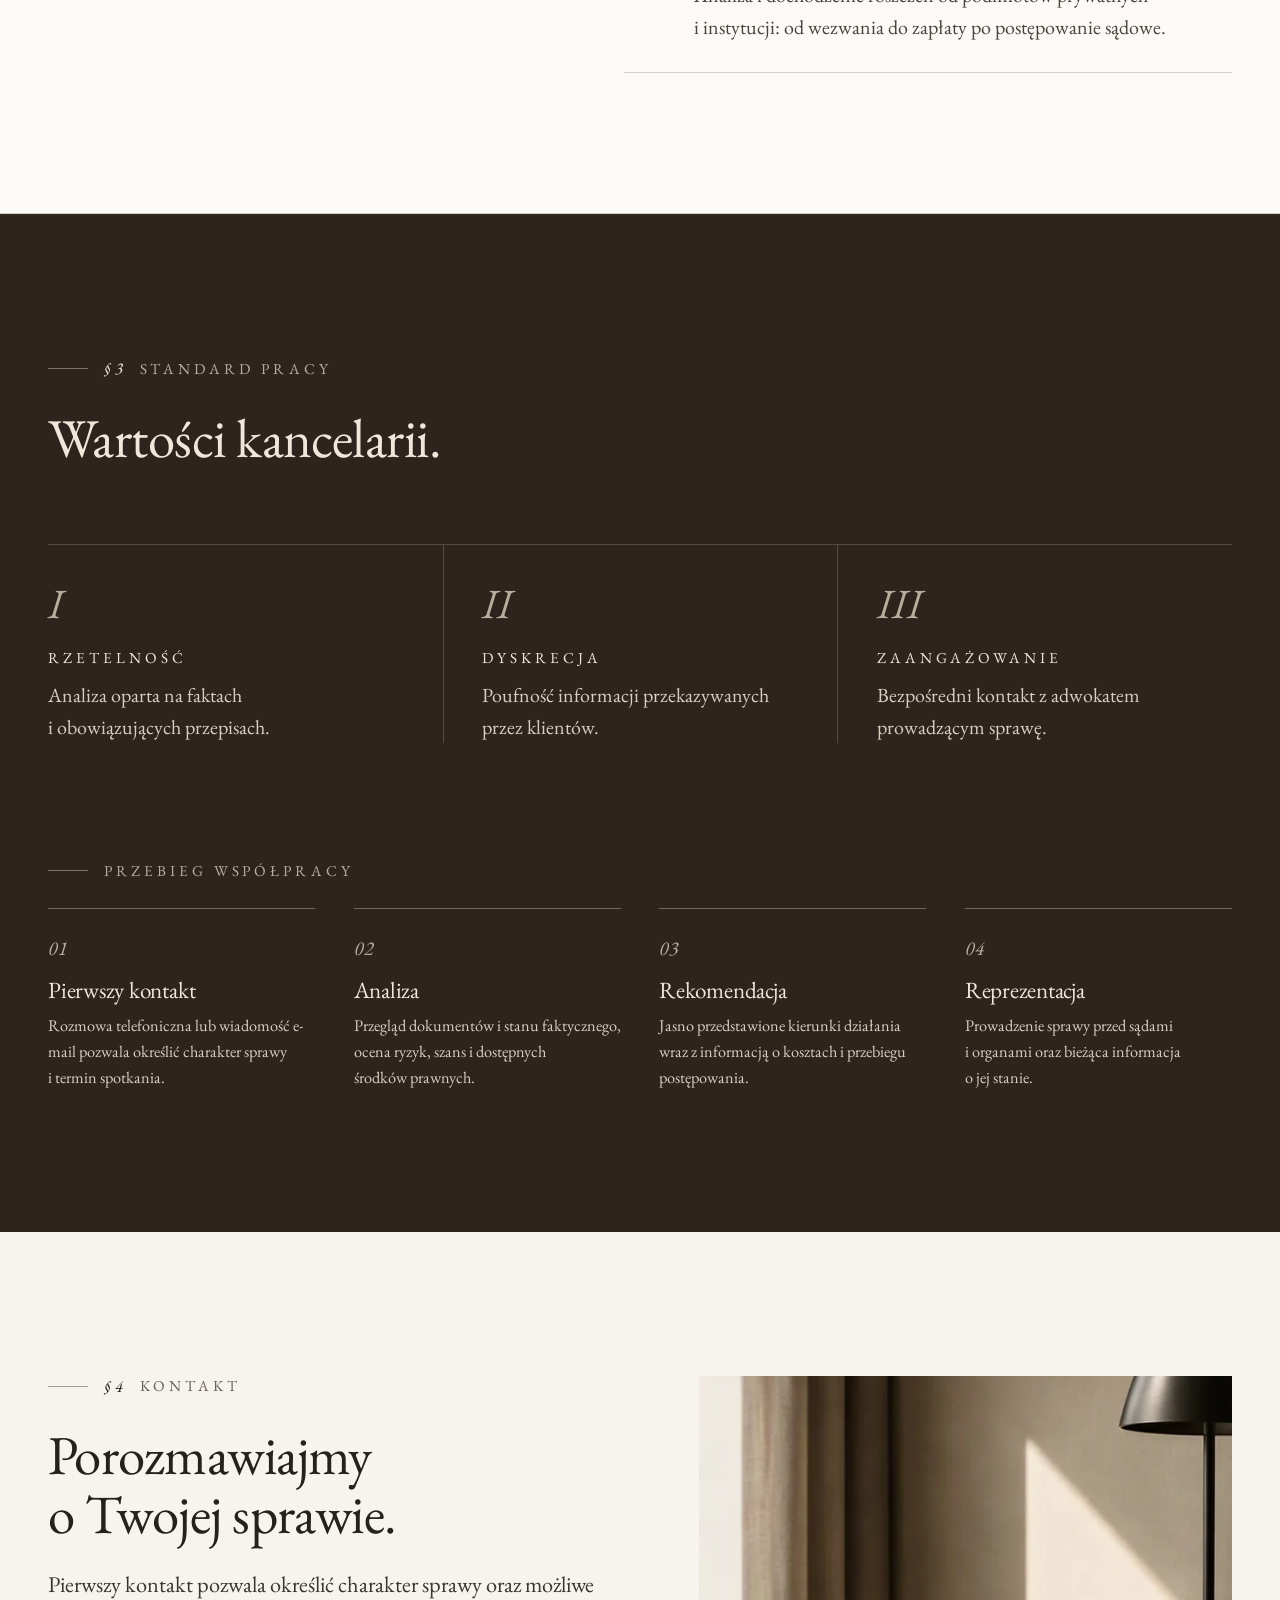
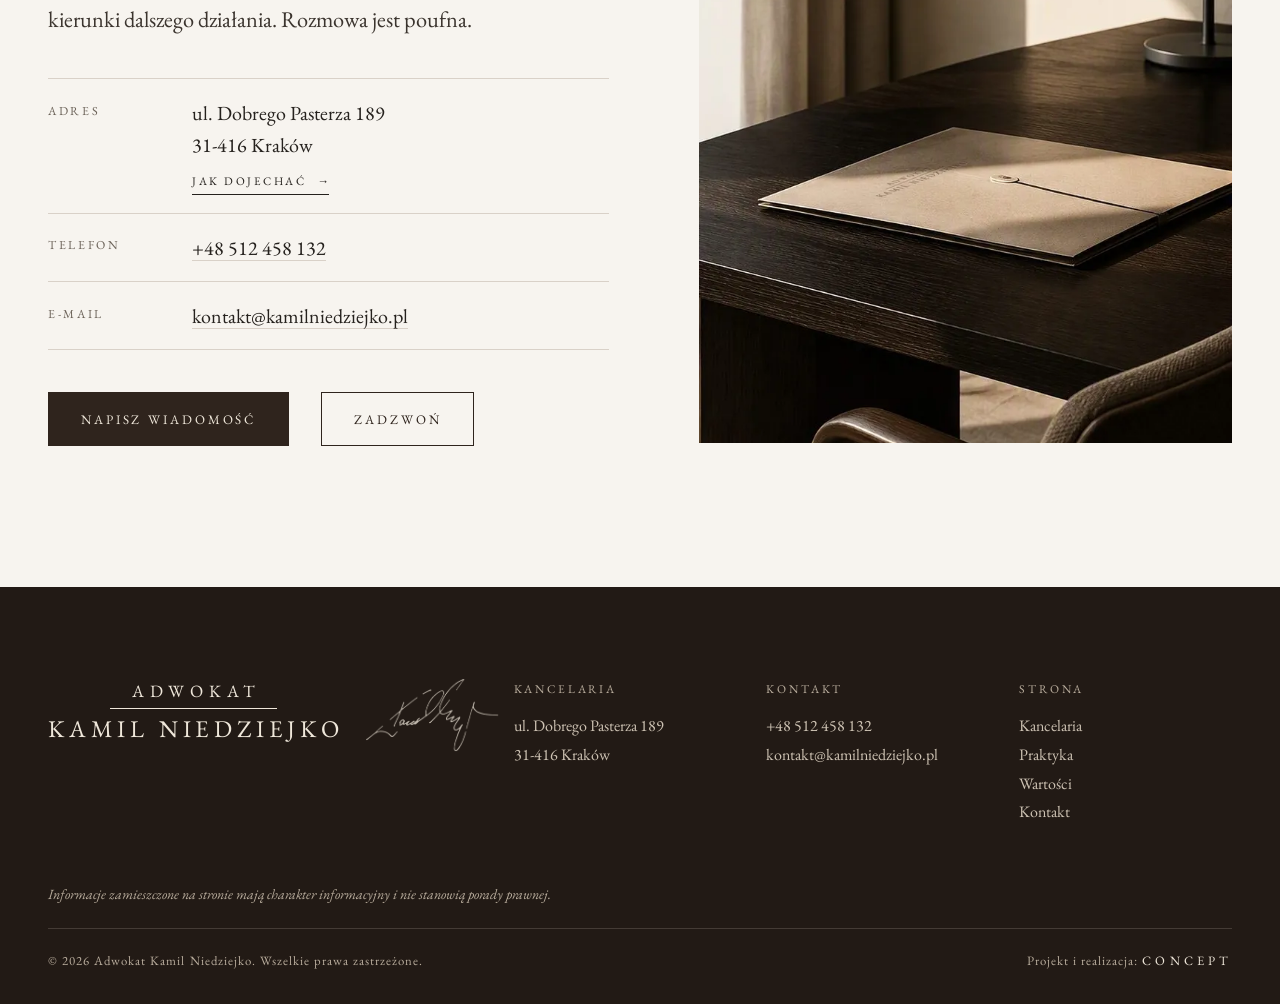
==== commit 6e5183ae: "T26: pelne pismo odreczne, logo na teczce, stopka, od 2013 - podpis i "Szanowny Panie" wyciete od no" ====
--- a/index.html
+++ b/index.html
@@ -8,11 +8,11 @@
 <script>document.documentElement.classList.add('js')</script>
 <link rel="preload" href="assets/fonts/eb-garamond-latin.woff2" as="font" type="font/woff2" crossorigin>
 <link rel="preload" href="assets/fonts/eb-garamond-latin-ext.woff2" as="font" type="font/woff2" crossorigin>
-<link rel="preload" as="image" href="assets/images/web/hero-letter-760.webp" imagesrcset="assets/images/web/hero-letter-760.webp 760w, assets/images/web/hero-letter.webp 1152w" imagesizes="(max-width: 900px) 100vw, 40vw" fetchpriority="high">
-<link rel="stylesheet" href="assets/css/styles.css?v=a0a3813475">
+<link rel="preload" as="image" href="assets/images/web/hero-letter-760.webp?v=81531014b6" imagesrcset="assets/images/web/hero-letter-760.webp?v=81531014b6 760w, assets/images/web/hero-letter.webp?v=9a11cd3c85 1152w" imagesizes="(max-width: 900px) 100vw, 40vw" fetchpriority="high">
+<link rel="stylesheet" href="assets/css/styles.css?v=f301560e1d">
 <link rel="icon" href="favicon.ico" sizes="any">
 <link rel="icon" type="image/svg+xml" href="favicon.svg">
-<link rel="apple-touch-icon" href="assets/icons/apple-touch-icon.png">
+<link rel="apple-touch-icon" href="assets/icons/apple-touch-icon.png?v=0a20a23040">
 <meta name="robots" content="index,follow,max-image-preview:large">
 <meta name="author" content="Kamil Niedziejko">
 <meta name="theme-color" content="#f7f4ef">
@@ -30,7 +30,7 @@
 <meta name="twitter:description" content="Rzetelna pomoc prawna oparta na analizie i doświadczeniu. Kancelaria adwokacka w Krakowie.">
 <meta name="twitter:image" content="https://niedziejko.pl/og-image.jpg">
 <script type="application/ld+json">
-{"@context":"https://schema.org","@type":"LegalService","name":"Adwokat Kamil Niedziejko","url":"https://niedziejko.pl/","image":"https://niedziejko.pl/og-image.jpg","telephone":"+48512458132","email":"kontakt@kamilniedziejko.pl","address":{"@type":"PostalAddress","streetAddress":"ul. Dobrego Pasterza 189","postalCode":"31-416","addressLocality":"Kraków","addressCountry":"PL"},"areaServed":"Kraków","knowsLanguage":"pl","founder":{"@type":"Person","name":"Kamil Niedziejko","jobTitle":"Adwokat"}}
+{"@context":"https://schema.org","@type":"LegalService","name":"Adwokat Kamil Niedziejko","url":"https://niedziejko.pl/","image":"https://niedziejko.pl/og-image.jpg","telephone":"+48512458132","email":"kontakt@kamilniedziejko.pl","address":{"@type":"PostalAddress","streetAddress":"ul. Dobrego Pasterza 189","postalCode":"31-416","addressLocality":"Kraków","addressCountry":"PL"},"areaServed":"Kraków","foundingDate":"2013","knowsLanguage":"pl","founder":{"@type":"Person","name":"Kamil Niedziejko","jobTitle":"Adwokat"}}
 </script>
 </head>
 <body>
@@ -62,7 +62,7 @@
   <section class="hero" id="top">
     <div class="container hero-grid">
     <div class="hero-copy">
-      <p class="eyebrow reveal">Kancelaria adwokacka&nbsp;&middot; Kraków</p>
+      <p class="eyebrow reveal">Kancelaria adwokacka&nbsp;&middot; Kraków&nbsp;&middot; od&nbsp;2013</p>
       <h1 class="reveal">Rzetelna pomoc prawna oparta na analizie i&nbsp;doświadczeniu.</h1>
       <p class="lead reveal">Kancelaria świadczy pomoc prawną klientom indywidualnym oraz przedsiębiorcom. Każda sprawa analizowana jest indywidualnie z&nbsp;uwzględnieniem ryzyk, szans i&nbsp;realnych możliwości działania.</p>
       <div class="actions reveal">
@@ -78,8 +78,8 @@
     </div>
     <figure class="hero-media">
       <picture>
-        <source type="image/webp" srcset="assets/images/web/hero-letter-760.webp 760w, assets/images/web/hero-letter.webp 1152w" sizes="(max-width: 900px) 100vw, 40vw">
-        <img src="assets/images/web/hero-letter.jpg" srcset="assets/images/web/hero-letter-760.jpg 760w, assets/images/web/hero-letter.jpg 1152w" sizes="(max-width: 900px) 100vw, 40vw" alt="Pismo na papierze firmowym i wizytówka z nazwiskiem Kamil Niedziejko, adwokat, na ciemnym biurku" width="1152" height="1536" fetchpriority="high" decoding="async">
+        <source type="image/webp" srcset="assets/images/web/hero-letter-760.webp?v=81531014b6 760w, assets/images/web/hero-letter.webp?v=9a11cd3c85 1152w" sizes="(max-width: 900px) 100vw, 40vw">
+        <img src="assets/images/web/hero-letter.jpg?v=ab43c164f9" srcset="assets/images/web/hero-letter-760.jpg?v=52c007f935 760w, assets/images/web/hero-letter.jpg?v=ab43c164f9 1152w" sizes="(max-width: 900px) 100vw, 40vw" alt="Pismo na papierze firmowym i wizytówka z nazwiskiem Kamil Niedziejko, adwokat, na ciemnym biurku" width="1152" height="1536" fetchpriority="high" decoding="async">
       </picture>
       <figcaption>ul. Dobrego Pasterza 189 &middot; Kraków</figcaption>
     </figure>
@@ -92,6 +92,10 @@
         <p class="eyebrow reveal"><span class="para">&sect; 1</span> O kancelarii</p>
         <h2 class="reveal">Profesjonalna reprezentacja oraz indywidualne podejście.</h2>
         <p class="reveal">Każda sprawa wymaga dokładnej analizy oraz oceny dostępnych środków prawnych. Kancelaria zapewnia bezpośredni kontakt z&nbsp;adwokatem prowadzącym sprawę, przejrzystą komunikację i&nbsp;odpowiedzialne prowadzenie postępowań.</p>
+        <dl class="since reveal">
+          <div><dt>Od roku</dt><dd>2013</dd><dd class="since-note">własna kancelaria adwokacka</dd></div>
+          <div><dt>Doświadczenie</dt><dd><span data-years-since="2013">13</span> <span data-years-word>lat</span></dd><dd class="since-note">samodzielnego prowadzenia spraw</dd></div>
+        </dl>
         <ul class="rule-list reveal">
           <li>Bezpośredni kontakt z&nbsp;adwokatem prowadzącym sprawę</li>
           <li>Przejrzysta informacja o&nbsp;sytuacji prawnej i&nbsp;kosztach</li>
@@ -108,12 +112,12 @@
           </span>
         </header>
         <p class="letter-place">Kraków</p>
-        <p class="letter-salutation"><img src="assets/images/web/salutation-ink.png" alt="Szanowny Panie," width="373" height="197" loading="lazy" decoding="async"></p>
+        <p class="letter-salutation"><img src="assets/images/web/salutation-ink.png?v=4f0a660592" alt="Szanowny Panie," width="373" height="197" loading="lazy" decoding="async"></p>
         <p>sprawa, z&nbsp;którą przychodzi Pan do kancelarii, rzadko jest wyłącznie sprawą prawną. Dlatego zaczynam od wysłuchania i&nbsp;dokładnej analizy dokumentów, a&nbsp;dopiero potem przedstawiam możliwe kierunki działania, ich ryzyka i&nbsp;koszty.</p>
         <p>Sprawę prowadzę osobiście, od pierwszej rozmowy do jej zakończenia.</p>
         <div class="letter-sign">
           <p>z poważaniem</p>
-          <img src="assets/images/web/signature-ink.png" alt="Podpis Kamila Niedziejki" width="604" height="315" loading="lazy" decoding="async">
+          <img src="assets/images/web/signature-ink.png?v=1151ac054e" alt="Podpis Kamila Niedziejki" width="604" height="315" loading="lazy" decoding="async">
           <p>Adwokat Kamil Niedziejko</p>
         </div>
         <footer class="letter-foot">
@@ -130,8 +134,8 @@
     <div class="container practice-grid">
       <figure class="practice-media reveal">
         <picture>
-          <source type="image/webp" srcset="assets/images/web/letterhead-paper-640.webp 640w, assets/images/web/letterhead-paper.webp 1000w" sizes="(max-width: 900px) 100vw, 40vw">
-          <img src="assets/images/web/letterhead-paper.jpg" srcset="assets/images/web/letterhead-paper-640.jpg 640w, assets/images/web/letterhead-paper.jpg 1000w" sizes="(max-width: 900px) 100vw, 40vw" alt="Papier firmowy kancelarii z nagłówkiem Adwokat Kamil Niedziejko i pióro na biurku" width="1000" height="1802" loading="lazy" decoding="async">
+          <source type="image/webp" srcset="assets/images/web/letterhead-paper-640.webp?v=4f005d505b 640w, assets/images/web/letterhead-paper.webp?v=db3af45960 1000w" sizes="(max-width: 900px) 100vw, 40vw">
+          <img src="assets/images/web/letterhead-paper.jpg?v=d5bdd49cb4" srcset="assets/images/web/letterhead-paper-640.jpg?v=9b69e99711 640w, assets/images/web/letterhead-paper.jpg?v=d5bdd49cb4 1000w" sizes="(max-width: 900px) 100vw, 40vw" alt="Papier firmowy kancelarii z nagłówkiem Adwokat Kamil Niedziejko i pióro na biurku" width="1000" height="1802" loading="lazy" decoding="async">
         </picture>
       </figure>
       <div class="practice-copy">
@@ -218,8 +222,8 @@
       </div>
       <figure class="contact-media reveal">
         <picture>
-          <source type="image/webp" srcset="assets/images/web/desk-folder-720.webp 720w, assets/images/web/desk-folder.webp 1100w" sizes="(max-width: 900px) 100vw, 44vw">
-          <img src="assets/images/web/desk-folder.jpg" srcset="assets/images/web/desk-folder-720.jpg 720w, assets/images/web/desk-folder.jpg 1100w" sizes="(max-width: 900px) 100vw, 44vw" alt="Teczka z tłoczonym nazwiskiem Adwokat Kamil Niedziejko na biurku w świetle popołudnia" width="1100" height="1528" loading="lazy" decoding="async">
+          <source type="image/webp" srcset="assets/images/web/desk-folder-720.webp?v=68dfe04ac2 720w, assets/images/web/desk-folder.webp?v=7915df6a32 1100w" sizes="(max-width: 900px) 100vw, 44vw">
+          <img src="assets/images/web/desk-folder.jpg?v=cd42682942" srcset="assets/images/web/desk-folder-720.jpg?v=160f027327 720w, assets/images/web/desk-folder.jpg?v=cd42682942 1100w" sizes="(max-width: 900px) 100vw, 44vw" alt="Teczka z tłoczonym nazwiskiem Adwokat Kamil Niedziejko na biurku w świetle popołudnia" width="1100" height="1528" loading="lazy" decoding="async">
         </picture>
       </figure>
     </div>
@@ -235,7 +239,7 @@
           <span class="lockup-top">Adwokat</span>
           <span class="lockup-name">Kamil Niedziejko</span>
         </span>
-        <img class="footer-signature" src="assets/images/web/signature-paper.png" alt="" width="604" height="315" loading="lazy" decoding="async">
+        <img class="footer-signature" src="assets/images/web/signature-paper.png?v=00b4c49dd9" alt="" width="604" height="315" loading="lazy" decoding="async">
       </div>
       <div class="footer-col">
         <h2>Kancelaria</h2>
@@ -258,6 +262,6 @@
   </div>
 </footer>
 
-<script src="assets/js/main.js?v=bae329b0e7" defer></script>
+<script src="assets/js/main.js?v=e350d7c52e" defer></script>
 </body>
 </html>
--- a/assets/css/styles.css
+++ b/assets/css/styles.css
@@ -216,6 +216,11 @@
 .about-copy h2 { max-width: 12em; }
 .about-copy > p:not(.eyebrow) { margin-top: 1.8rem; max-width: 32em; color: #3b342e; }
 
+.since { display: grid; grid-template-columns: repeat(2, minmax(0, 1fr)); gap: 1.5rem; margin-top: 2.4rem; }
+.since > div { padding-top: 1rem; border-top: 1px solid var(--espresso); }
+.since dt { font-size: .78rem; letter-spacing: .22em; text-transform: uppercase; color: var(--muted); }
+.since dd { font-size: clamp(2.4rem, 1.8rem + 1.6vw, 3.4rem); line-height: 1.1; margin-top: .3rem; }
+.since .since-note { font-size: 1rem; line-height: 1.4; margin-top: .2rem; color: #4a423b; }
 .rule-list { margin-top: 2.4rem; border-top: 1px solid var(--line); }
 .rule-list li { display: flex; gap: 1.2rem; padding: 1rem 0; border-bottom: 1px solid var(--line); }
 .rule-list li::before { content: "\2014"; color: var(--muted); }
@@ -318,9 +323,9 @@
 .site-footer { background: var(--espresso-deep); color: #cdc2b3; padding: clamp(4rem, 8vw, 6rem) 0 2rem; font-size: 1rem; }
 .site-footer a { transition: color .3s; }
 .site-footer a:hover { color: var(--sheet); }
-.footer-top { display: grid; grid-template-columns: 1.6fr repeat(3, 1fr); gap: 2.5rem; align-items: start; }
-.footer-brand { display: flex; flex-direction: column; align-items: flex-start; }
-.footer-signature { width: 210px; margin-top: 1.2rem; opacity: .75; }
+.footer-top { display: grid; grid-template-columns: 2fr repeat(3, 1fr); gap: 2.5rem; align-items: start; }
+.footer-brand { display: flex; align-items: center; gap: 1.6rem; }
+.footer-signature { width: auto; height: 4.6rem; margin: -.6rem 0 -1rem; opacity: .8; }
 .footer-col h2 { font-size: .74rem; letter-spacing: .24em; text-transform: uppercase; color: var(--cream-muted); margin-bottom: 1rem; font-weight: 400; }
 .footer-col p { line-height: 1.8; }
 .footer-note { margin-top: 3.5rem; font-size: .88rem; font-style: italic; color: var(--cream-muted); }
@@ -411,5 +416,8 @@
   .letter-foot span, .letter-foot span:nth-child(2), .letter-foot span:last-child { text-align: left; }
   .contact-list > div { grid-template-columns: 1fr; gap: .2rem; }
   .footer-top { grid-template-columns: 1fr; }
+  .footer-brand { gap: 1rem; }
+  .lockup--footer { font-size: 1.15rem; }
+  .footer-signature { height: 3.4rem; min-width: 0; flex-shrink: 1; object-fit: contain; }
   .hero-areas { font-size: .72rem; }
 }
